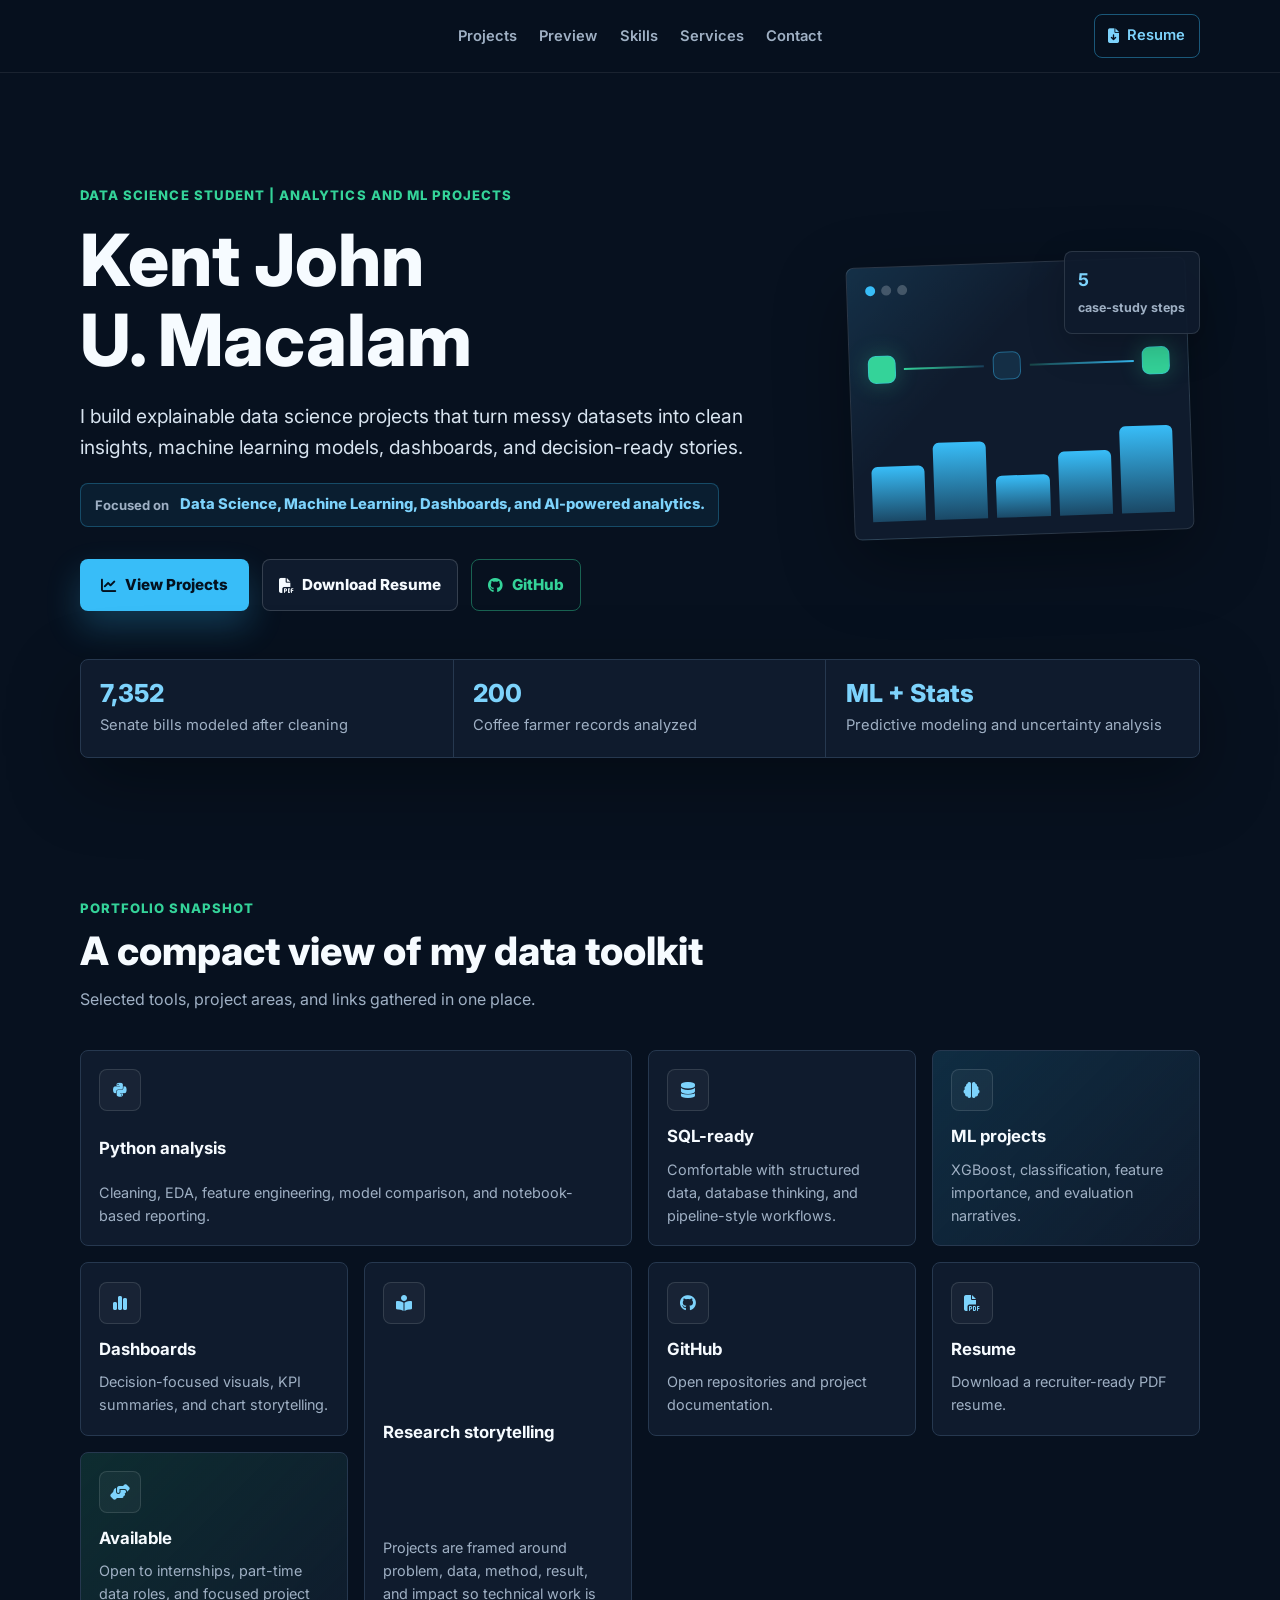
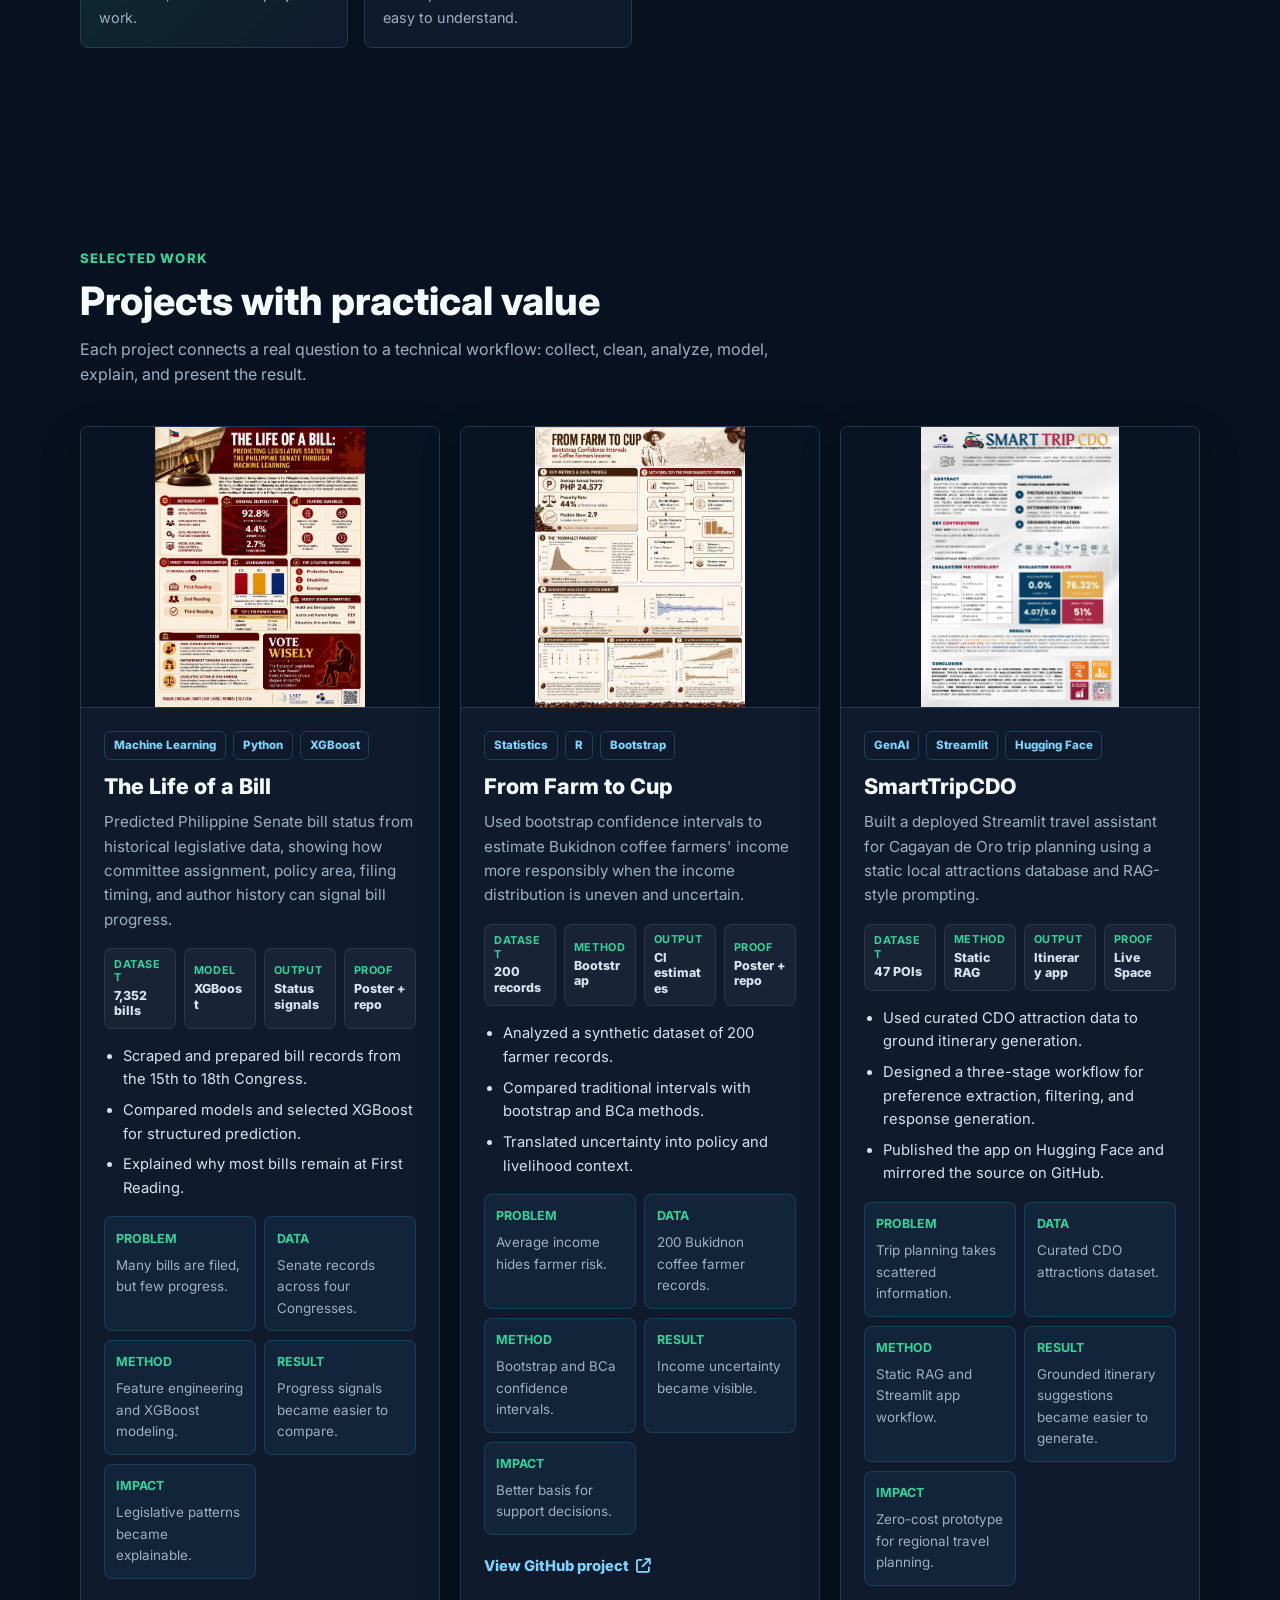
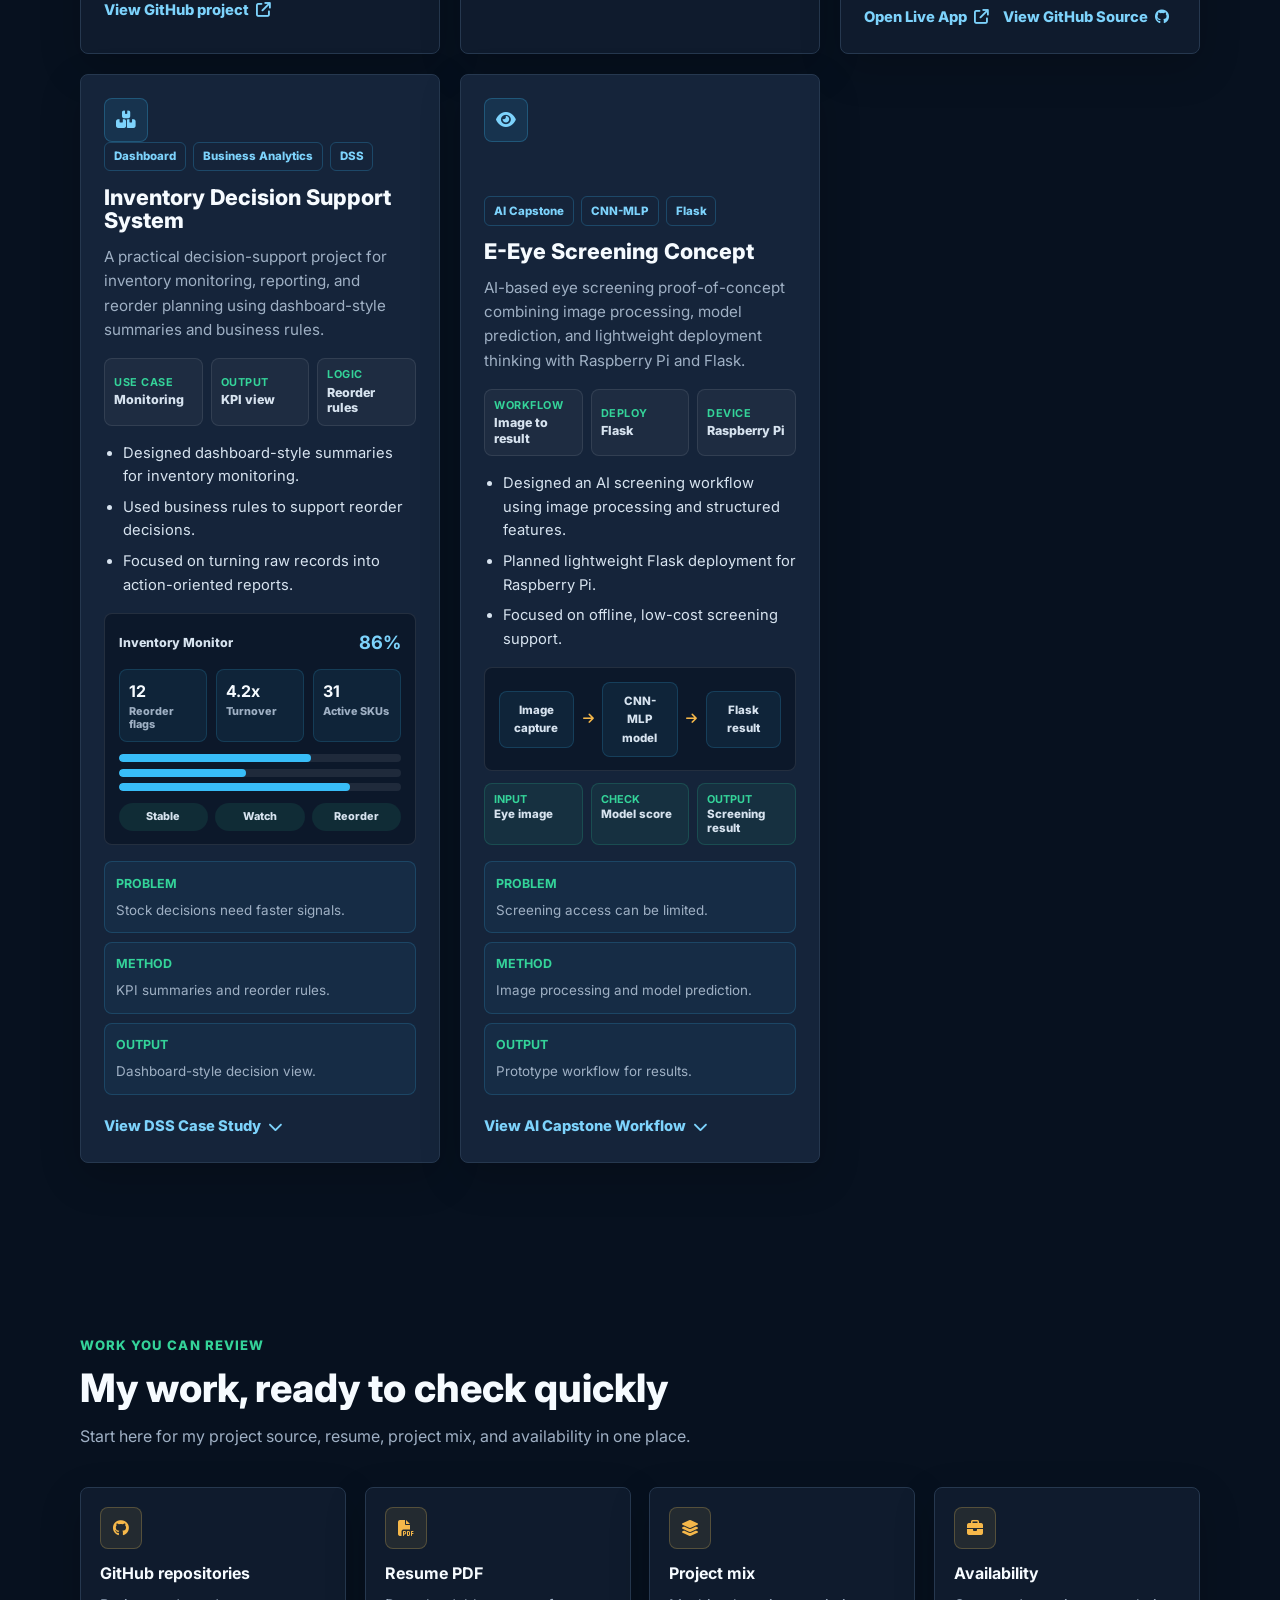
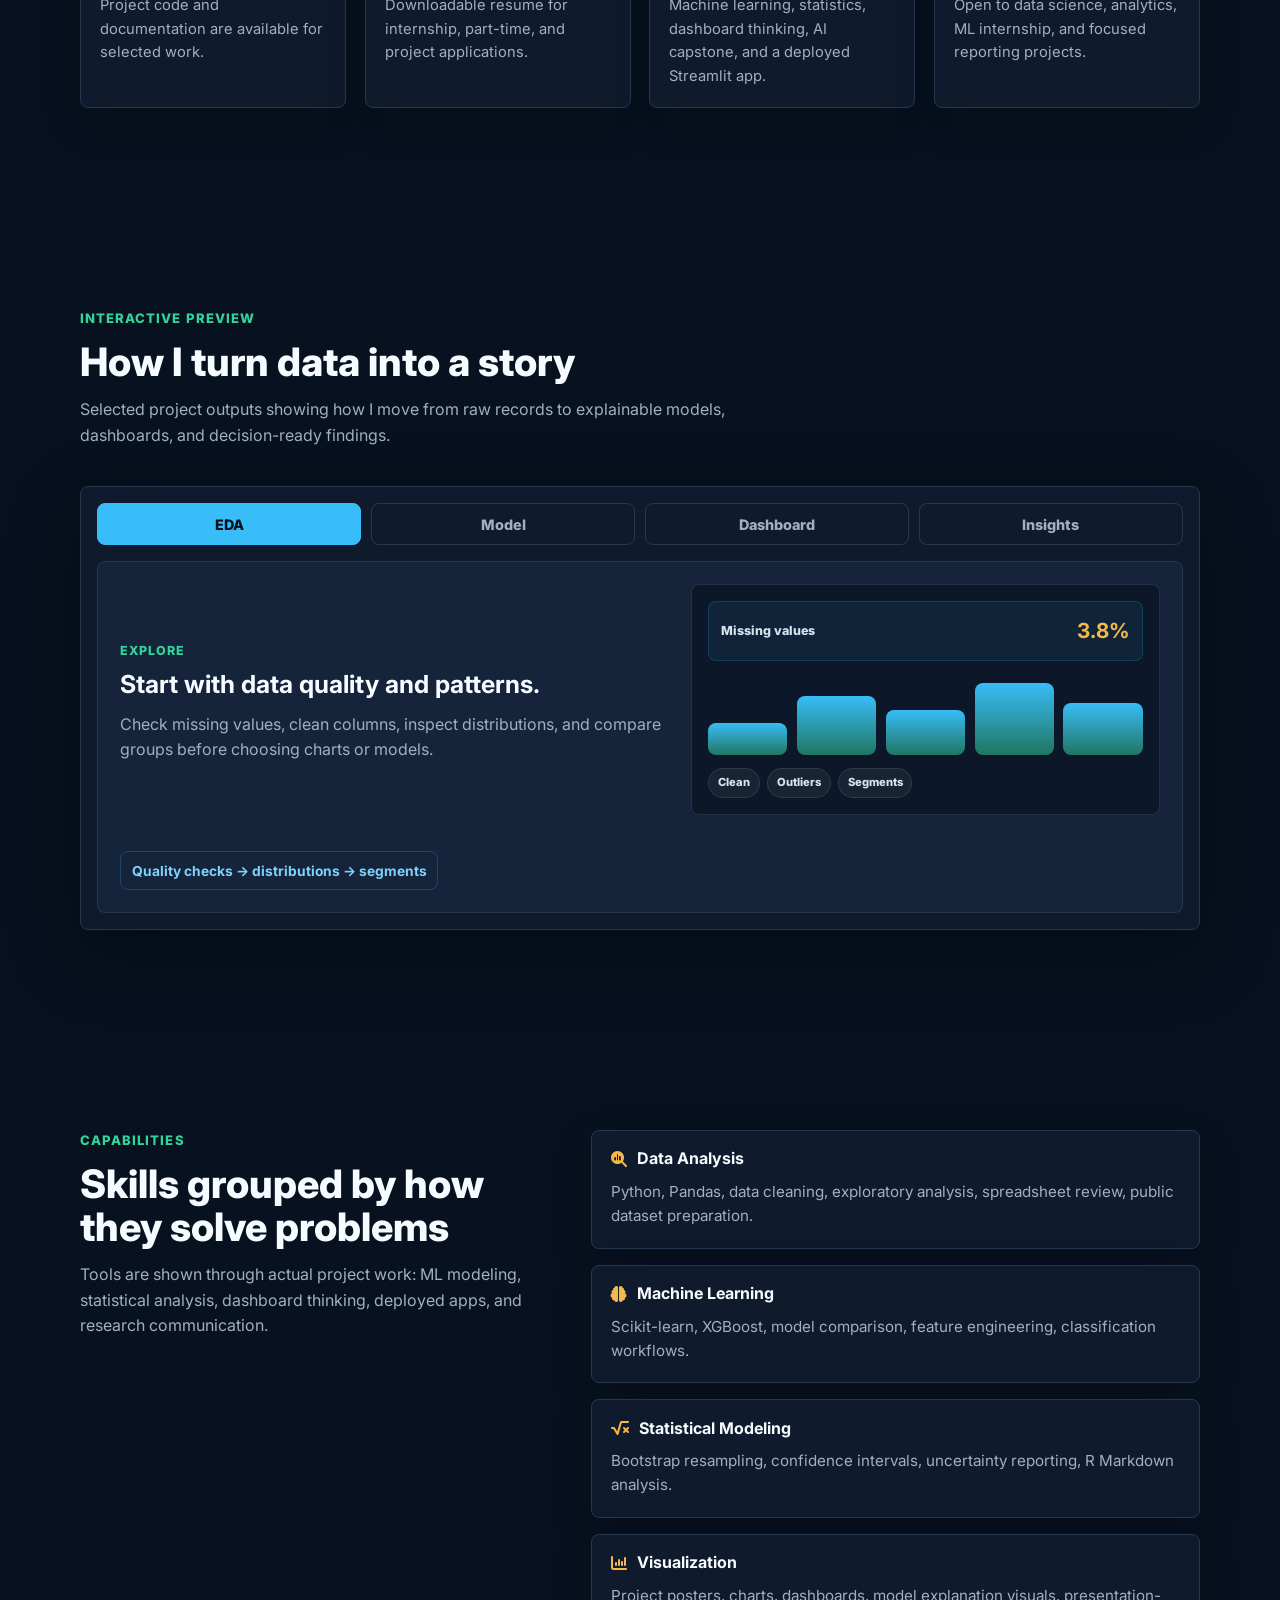
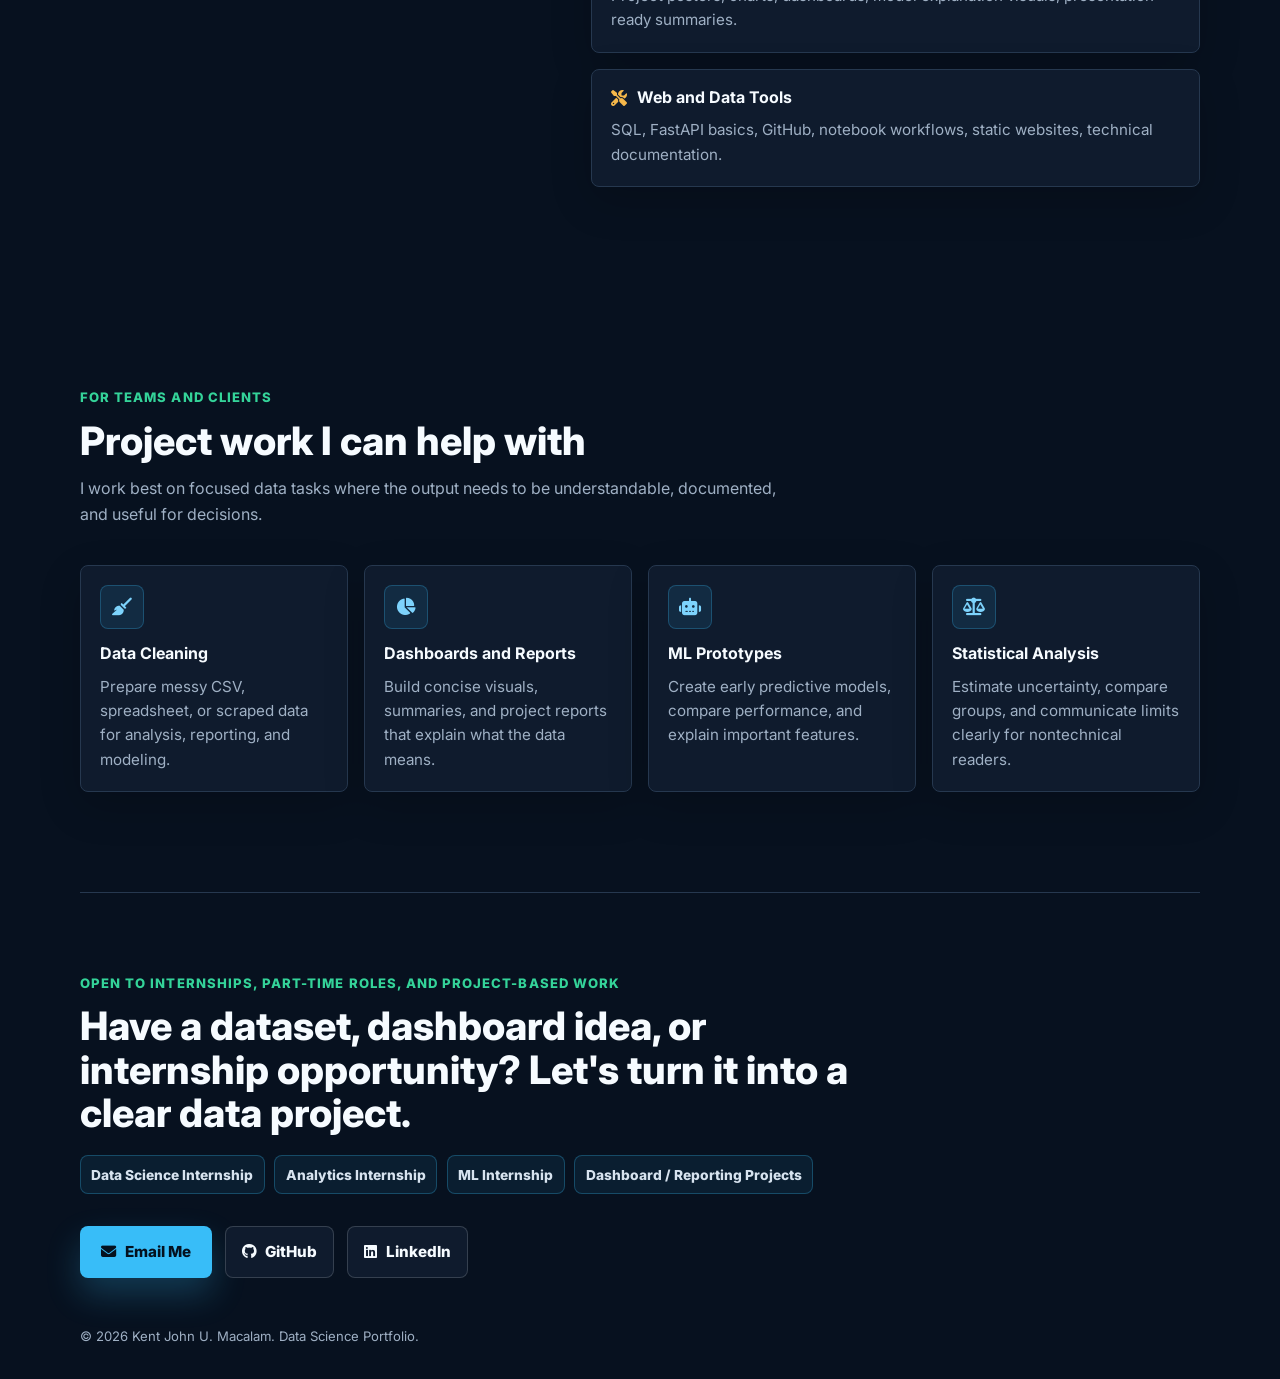
==== index.html @ 92735b00 "feat: add project case study pages" ====
<!DOCTYPE html>
<html lang="en">
<head>
    <meta charset="UTF-8">
    <meta name="viewport" content="width=device-width, initial-scale=1.0">
    <title>Kent John U. Macalam | Data Science Portfolio</title>

    <link rel="preconnect" href="https://fonts.googleapis.com">
    <link rel="preconnect" href="https://fonts.gstatic.com" crossorigin>
    <link href="https://fonts.googleapis.com/css2?family=Inter:wght@400;500;600;700;800&display=swap" rel="stylesheet">
    <link rel="stylesheet" href="https://cdnjs.cloudflare.com/ajax/libs/font-awesome/6.4.0/css/all.min.css">
    <link rel="stylesheet" href="style.css">
</head>
<body>
    <header class="site-header">
        <nav class="nav-shell" aria-label="Primary navigation">
            <ul class="nav-links">
                <li><a href="#projects">Projects</a></li>
                <li><a href="#preview">Preview</a></li>
                <li><a href="#skills">Skills</a></li>
                <li><a href="#services">Services</a></li>
                <li><a href="#contact">Contact</a></li>
            </ul>
            <a class="nav-action" href="assets/documents/Kent_John_Macalam_RESUME.pdf" download="Kent_John_Macalam_RESUME.pdf">
                <i class="fa-solid fa-file-arrow-down" aria-hidden="true"></i>
                Resume
            </a>
        </nav>
    </header>

    <main>
        <section id="hero" class="hero-section">
            <div class="hero-layout">
                <div class="hero-content">
                    <p class="eyebrow">Data Science Student | Analytics and ML Projects</p>
                    <h1>Kent John U. Macalam</h1>
                    <p class="hero-copy">
                        I build explainable data science projects that turn messy datasets into clean insights, machine learning models, dashboards, and decision-ready stories.
                    </p>
                    <div class="keyword-rail" aria-label="Portfolio focus areas">
                        <span class="keyword-label">Focused on</span>
                        <span class="keyword-text">Data Science, Machine Learning, Dashboards, and AI-powered analytics.</span>
                    </div>
                    <div class="hero-actions" aria-label="Primary actions">
                        <a class="button primary" href="#projects">
                            <i class="fa-solid fa-chart-line" aria-hidden="true"></i>
                            View Projects
                        </a>
                        <a class="button secondary" href="assets/documents/Kent_John_Macalam_RESUME.pdf" download="Kent_John_Macalam_RESUME.pdf">
                            <i class="fa-solid fa-file-pdf" aria-hidden="true"></i>
                            Download Resume
                        </a>
                        <a class="button ghost" href="https://github.com/Kent0625" target="_blank" rel="noopener">
                            <i class="fa-brands fa-github" aria-hidden="true"></i>
                            GitHub
                        </a>
                    </div>
                </div>

                <div class="hero-visual" aria-label="Data workflow visual">
                    <div class="signal-panel">
                        <div class="signal-header">
                            <span></span>
                            <span></span>
                            <span></span>
                        </div>
                        <div class="signal-grid">
                            <span class="signal-node active"></span>
                            <span class="signal-line"></span>
                            <span class="signal-node"></span>
                            <span class="signal-line long"></span>
                            <span class="signal-node active"></span>
                        </div>
                        <div class="mini-bars" aria-hidden="true">
                            <span style="--height: 58%"></span>
                            <span style="--height: 82%"></span>
                            <span style="--height: 44%"></span>
                            <span style="--height: 68%"></span>
                            <span style="--height: 92%"></span>
                        </div>
                    </div>
                    <div class="metric-chip primary-chip">
                        <strong>5</strong>
                        <span>case-study steps</span>
                    </div>
                </div>
            </div>

            <div class="proof-strip" aria-label="Portfolio highlights">
                <div>
                    <span>7,352</span>
                    <p>Senate bills modeled after cleaning</p>
                </div>
                <div>
                    <span>200</span>
                    <p>Coffee farmer records analyzed</p>
                </div>
                <div>
                    <span>ML + Stats</span>
                    <p>Predictive modeling and uncertainty analysis</p>
                </div>
            </div>
        </section>

        <section class="section-block bento-section" aria-labelledby="snapshot-title">
            <div class="section-heading">
                <p class="eyebrow">Portfolio snapshot</p>
                <h2 id="snapshot-title">A compact view of my data toolkit</h2>
                <p>
                    Selected tools, project areas, and links gathered in one place.
                </p>
            </div>

            <div class="bento-grid">
                <article class="bento-card large">
                    <i class="fa-brands fa-python" aria-hidden="true"></i>
                    <h3>Python analysis</h3>
                    <p>Cleaning, EDA, feature engineering, model comparison, and notebook-based reporting.</p>
                </article>
                <article class="bento-card">
                    <i class="fa-solid fa-database" aria-hidden="true"></i>
                    <h3>SQL-ready</h3>
                    <p>Comfortable with structured data, database thinking, and pipeline-style workflows.</p>
                </article>
                <article class="bento-card accent">
                    <i class="fa-solid fa-brain" aria-hidden="true"></i>
                    <h3>ML projects</h3>
                    <p>XGBoost, classification, feature importance, and evaluation narratives.</p>
                </article>
                <article class="bento-card">
                    <i class="fa-solid fa-chart-simple" aria-hidden="true"></i>
                    <h3>Dashboards</h3>
                    <p>Decision-focused visuals, KPI summaries, and chart storytelling.</p>
                </article>
                <article class="bento-card tall">
                    <i class="fa-solid fa-book-open-reader" aria-hidden="true"></i>
                    <h3>Research storytelling</h3>
                    <p>Projects are framed around problem, data, method, result, and impact so technical work is easy to understand.</p>
                </article>
                <a class="bento-card link-card" href="https://github.com/Kent0625" target="_blank" rel="noopener">
                    <i class="fa-brands fa-github" aria-hidden="true"></i>
                    <h3>GitHub</h3>
                    <p>Open repositories and project documentation.</p>
                </a>
                <a class="bento-card link-card" href="assets/documents/Kent_John_Macalam_RESUME.pdf" download="Kent_John_Macalam_RESUME.pdf">
                    <i class="fa-solid fa-file-pdf" aria-hidden="true"></i>
                    <h3>Resume</h3>
                    <p>Download a recruiter-ready PDF resume.</p>
                </a>
                <article class="bento-card accent-alt">
                    <i class="fa-solid fa-handshake-angle" aria-hidden="true"></i>
                    <h3>Available</h3>
                    <p>Open to internships, part-time data roles, and focused project work.</p>
                </article>
            </div>
        </section>

        <section id="projects" class="section-block">
            <div class="section-heading">
                <p class="eyebrow">Selected work</p>
                <h2>Projects with practical value</h2>
                <p>
                    Each project connects a real question to a technical workflow: collect, clean, analyze, model, explain, and present the result.
                </p>
            </div>

            <div class="project-grid">
                <article class="project-card featured">
                    <a class="project-image" href="projects/life-of-a-bill.html" aria-label="Open The Life of a Bill case study">
                        <img src="assets/projects/legislative-ml-pubmat.png" alt="Publication material for The Life of a Bill machine learning project">
                    </a>
                    <div class="project-body">
                        <div class="project-meta">
                            <span>Machine Learning</span>
                            <span>Python</span>
                            <span>XGBoost</span>
                        </div>
                        <h3><a class="project-title-link" href="projects/life-of-a-bill.html">The Life of a Bill</a></h3>
                        <p>
                            Predicted Philippine Senate bill status from historical legislative data, showing how committee assignment, policy area, filing timing, and author history can signal bill progress.
                        </p>
                        <div class="project-facts" aria-label="The Life of a Bill proof points">
                            <span><strong>Dataset</strong>7,352 bills</span>
                            <span><strong>Model</strong>XGBoost</span>
                            <span><strong>Output</strong>Status signals</span>
                            <span><strong>Proof</strong>Poster + repo</span>
                        </div>
                        <ul class="result-list">
                            <li>Scraped and prepared bill records from the 15th to 18th Congress.</li>
                            <li>Compared models and selected XGBoost for structured prediction.</li>
                            <li>Explained why most bills remain at First Reading.</li>
                        </ul>
                        <div class="story-steps" aria-label="The Life of a Bill project story">
                            <span><strong>Problem</strong> Many bills are filed, but few progress.</span>
                            <span><strong>Data</strong> Senate records across four Congresses.</span>
                            <span><strong>Method</strong> Feature engineering and XGBoost modeling.</span>
                            <span><strong>Result</strong> Progress signals became easier to compare.</span>
                            <span><strong>Impact</strong> Legislative patterns became explainable.</span>
                        </div>
                        <a class="text-link" href="https://github.com/Kent0625/ML_FINAL_PROJECT" target="_blank" rel="noopener">
                            View GitHub project
                            <i class="fa-solid fa-arrow-up-right-from-square" aria-hidden="true"></i>
                        </a>
                    </div>
                </article>

                <article class="project-card featured">
                    <a class="project-image" href="projects/from-farm-to-cup.html" aria-label="Open From Farm to Cup case study">
                        <img src="assets/projects/coffee-income-poster.png" alt="Poster for From Farm to Cup bootstrap confidence interval project">
                    </a>
                    <div class="project-body">
                        <div class="project-meta">
                            <span>Statistics</span>
                            <span>R</span>
                            <span>Bootstrap</span>
                        </div>
                        <h3><a class="project-title-link" href="projects/from-farm-to-cup.html">From Farm to Cup</a></h3>
                        <p>
                            Used bootstrap confidence intervals to estimate Bukidnon coffee farmers' income more responsibly when the income distribution is uneven and uncertain.
                        </p>
                        <div class="project-facts" aria-label="From Farm to Cup proof points">
                            <span><strong>Dataset</strong>200 records</span>
                            <span><strong>Method</strong>Bootstrap</span>
                            <span><strong>Output</strong>CI estimates</span>
                            <span><strong>Proof</strong>Poster + repo</span>
                        </div>
                        <ul class="result-list">
                            <li>Analyzed a synthetic dataset of 200 farmer records.</li>
                            <li>Compared traditional intervals with bootstrap and BCa methods.</li>
                            <li>Translated uncertainty into policy and livelihood context.</li>
                        </ul>
                        <div class="story-steps" aria-label="From Farm to Cup project story">
                            <span><strong>Problem</strong> Average income hides farmer risk.</span>
                            <span><strong>Data</strong> 200 Bukidnon coffee farmer records.</span>
                            <span><strong>Method</strong> Bootstrap and BCa confidence intervals.</span>
                            <span><strong>Result</strong> Income uncertainty became visible.</span>
                            <span><strong>Impact</strong> Better basis for support decisions.</span>
                        </div>
                        <a class="text-link" href="https://github.com/Kent0625/bootstrap-coffee-farmers-income" target="_blank" rel="noopener">
                            View GitHub project
                            <i class="fa-solid fa-arrow-up-right-from-square" aria-hidden="true"></i>
                        </a>
                    </div>
                </article>

                <article class="project-card featured">
                    <a class="project-image" href="projects/smartrip-cdo.html" aria-label="Open SmartTripCDO case study">
                        <img src="GEN_AI/FINAL%20Research%20Poster%20.png" alt="Research poster for SmartTripCDO static RAG travel itinerary system">
                    </a>
                    <div class="project-body">
                        <div class="project-meta">
                            <span>GenAI</span>
                            <span>Streamlit</span>
                            <span>Hugging Face</span>
                        </div>
                        <h3><a class="project-title-link" href="projects/smartrip-cdo.html">SmartTripCDO</a></h3>
                        <p>
                            Built a deployed Streamlit travel assistant for Cagayan de Oro trip planning using a static local attractions database and RAG-style prompting.
                        </p>
                        <div class="project-facts" aria-label="SmartTripCDO proof points">
                            <span><strong>Dataset</strong>47 POIs</span>
                            <span><strong>Method</strong>Static RAG</span>
                            <span><strong>Output</strong>Itinerary app</span>
                            <span><strong>Proof</strong>Live Space</span>
                        </div>
                        <ul class="result-list">
                            <li>Used curated CDO attraction data to ground itinerary generation.</li>
                            <li>Designed a three-stage workflow for preference extraction, filtering, and response generation.</li>
                            <li>Published the app on Hugging Face and mirrored the source on GitHub.</li>
                        </ul>
                        <div class="story-steps" aria-label="SmartTripCDO project story">
                            <span><strong>Problem</strong> Trip planning takes scattered information.</span>
                            <span><strong>Data</strong> Curated CDO attractions dataset.</span>
                            <span><strong>Method</strong> Static RAG and Streamlit app workflow.</span>
                            <span><strong>Result</strong> Grounded itinerary suggestions became easier to generate.</span>
                            <span><strong>Impact</strong> Zero-cost prototype for regional travel planning.</span>
                        </div>
                        <div class="project-actions">
                            <a class="text-link" href="https://kent0625-smartrip-cdo.hf.space" target="_blank" rel="noopener">
                                Open Live App
                                <i class="fa-solid fa-arrow-up-right-from-square" aria-hidden="true"></i>
                            </a>
                            <a class="text-link" href="https://github.com/Kent0625/smartrip_cdo" target="_blank" rel="noopener">
                                View GitHub Source
                                <i class="fa-brands fa-github" aria-hidden="true"></i>
                            </a>
                        </div>
                    </div>
                </article>

                <article class="project-card compact">
                    <div class="project-icon">
                        <i class="fa-solid fa-boxes-stacked" aria-hidden="true"></i>
                    </div>
                    <div class="project-body">
                        <div class="project-meta">
                            <span>Dashboard</span>
                            <span>Business Analytics</span>
                            <span>DSS</span>
                        </div>
                        <h3>Inventory Decision Support System</h3>
                        <p>
                            A practical decision-support project for inventory monitoring, reporting, and reorder planning using dashboard-style summaries and business rules.
                        </p>
                        <div class="project-facts" aria-label="Inventory DSS proof points">
                            <span><strong>Use case</strong>Monitoring</span>
                            <span><strong>Output</strong>KPI view</span>
                            <span><strong>Logic</strong>Reorder rules</span>
                        </div>
                        <ul class="result-list">
                            <li>Designed dashboard-style summaries for inventory monitoring.</li>
                            <li>Used business rules to support reorder decisions.</li>
                            <li>Focused on turning raw records into action-oriented reports.</li>
                        </ul>
                        <div class="project-proof inventory-proof" aria-label="Inventory dashboard proof visual">
                            <div class="proof-toolbar">
                                <span>Inventory Monitor</span>
                                <strong>86%</strong>
                            </div>
                            <div class="proof-kpis">
                                <span><strong>12</strong><small>Reorder flags</small></span>
                                <span><strong>4.2x</strong><small>Turnover</small></span>
                                <span><strong>31</strong><small>Active SKUs</small></span>
                            </div>
                            <div class="proof-bars" aria-hidden="true">
                                <span style="--width: 68%"></span>
                                <span style="--width: 45%"></span>
                                <span style="--width: 82%"></span>
                            </div>
                            <div class="proof-status" aria-hidden="true">
                                <span>Stable</span>
                                <span>Watch</span>
                                <span>Reorder</span>
                            </div>
                        </div>
                        <div class="story-steps compact-story" aria-label="Inventory DSS project story">
                            <span><strong>Problem</strong> Stock decisions need faster signals.</span>
                            <span><strong>Method</strong> KPI summaries and reorder rules.</span>
                            <span><strong>Output</strong> Dashboard-style decision view.</span>
                        </div>
                        <details class="project-details">
                            <summary>
                                View DSS Case Study
                                <i class="fa-solid fa-chevron-down" aria-hidden="true"></i>
                            </summary>
                            <p>
                                Built as a business analytics concept for monitoring inventory status, surfacing reorder needs, and turning routine records into decision support.
                            </p>
                        </details>
                    </div>
                </article>

                <article class="project-card compact">
                    <div class="project-icon">
                        <i class="fa-solid fa-eye" aria-hidden="true"></i>
                    </div>
                    <div class="project-body">
                        <div class="project-meta">
                            <span>AI Capstone</span>
                            <span>CNN-MLP</span>
                            <span>Flask</span>
                        </div>
                        <h3>E-Eye Screening Concept</h3>
                        <p>
                            AI-based eye screening proof-of-concept combining image processing, model prediction, and lightweight deployment thinking with Raspberry Pi and Flask.
                        </p>
                        <div class="project-facts" aria-label="E-Eye proof points">
                            <span><strong>Workflow</strong>Image to result</span>
                            <span><strong>Deploy</strong>Flask</span>
                            <span><strong>Device</strong>Raspberry Pi</span>
                        </div>
                        <ul class="result-list">
                            <li>Designed an AI screening workflow using image processing and structured features.</li>
                            <li>Planned lightweight Flask deployment for Raspberry Pi.</li>
                            <li>Focused on offline, low-cost screening support.</li>
                        </ul>
                        <div class="project-proof architecture-proof" aria-label="E-Eye system architecture proof visual">
                            <span>Image capture</span>
                            <i class="fa-solid fa-arrow-right" aria-hidden="true"></i>
                            <span>CNN-MLP model</span>
                            <i class="fa-solid fa-arrow-right" aria-hidden="true"></i>
                            <span>Flask result</span>
                        </div>
                        <div class="prototype-proof" aria-label="E-Eye prototype proof visual">
                            <span><strong>Input</strong>Eye image</span>
                            <span><strong>Check</strong>Model score</span>
                            <span><strong>Output</strong>Screening result</span>
                        </div>
                        <div class="story-steps compact-story" aria-label="E-Eye project story">
                            <span><strong>Problem</strong> Screening access can be limited.</span>
                            <span><strong>Method</strong> Image processing and model prediction.</span>
                            <span><strong>Output</strong> Prototype workflow for results.</span>
                        </div>
                        <details class="project-details">
                            <summary>
                                View AI Capstone Workflow
                                <i class="fa-solid fa-chevron-down" aria-hidden="true"></i>
                            </summary>
                            <p>
                                The concept connects image capture, preprocessing, model inference, and a lightweight Flask interface for explaining screening output.
                            </p>
                        </details>
                    </div>
                </article>

            </div>
        </section>

        <section id="proof" class="section-block proof-work-section" aria-labelledby="proof-title">
            <div class="section-heading">
                <p class="eyebrow">Work you can review</p>
                <h2 id="proof-title">My work, ready to check quickly</h2>
                <p>
                    Start here for my project source, resume, project mix, and availability in one place.
                </p>
            </div>

            <div class="proof-work-grid">
                <a class="proof-work-card" href="https://github.com/Kent0625" target="_blank" rel="noopener">
                    <i class="fa-brands fa-github" aria-hidden="true"></i>
                    <h3>GitHub repositories</h3>
                    <p>Project code and documentation are available for selected work.</p>
                </a>
                <a class="proof-work-card" href="assets/documents/Kent_John_Macalam_RESUME.pdf" download="Kent_John_Macalam_RESUME.pdf">
                    <i class="fa-solid fa-file-pdf" aria-hidden="true"></i>
                    <h3>Resume PDF</h3>
                    <p>Downloadable resume for internship, part-time, and project applications.</p>
                </a>
                <article class="proof-work-card">
                    <i class="fa-solid fa-layer-group" aria-hidden="true"></i>
                    <h3>Project mix</h3>
                    <p>Machine learning, statistics, dashboard thinking, AI capstone, and a deployed Streamlit app.</p>
                </article>
                <article class="proof-work-card">
                    <i class="fa-solid fa-briefcase" aria-hidden="true"></i>
                    <h3>Availability</h3>
                    <p>Open to data science, analytics, ML internship, and focused reporting projects.</p>
                </article>
            </div>
        </section>

        <section id="preview" class="section-block preview-section">
            <div class="section-heading">
                <p class="eyebrow">Interactive preview</p>
                <h2>How I turn data into a story</h2>
                <p>
                    Selected project outputs showing how I move from raw records to explainable models, dashboards, and decision-ready findings.
                </p>
            </div>

            <div class="preview-shell">
                <input class="preview-radio" type="radio" name="preview-tab" id="preview-eda" checked>
                <input class="preview-radio" type="radio" name="preview-tab" id="preview-model">
                <input class="preview-radio" type="radio" name="preview-tab" id="preview-dashboard">
                <input class="preview-radio" type="radio" name="preview-tab" id="preview-insights">

                <div class="preview-tabs" role="tablist" aria-label="Data workflow preview tabs">
                    <label for="preview-eda" role="tab">EDA</label>
                    <label for="preview-model" role="tab">Model</label>
                    <label for="preview-dashboard" role="tab">Dashboard</label>
                    <label for="preview-insights" role="tab">Insights</label>
                </div>

                <div class="preview-panels">
                    <article class="preview-panel eda-panel">
                        <div>
                            <span class="preview-kicker">Explore</span>
                            <h3>Start with data quality and patterns.</h3>
                            <p>Check missing values, clean columns, inspect distributions, and compare groups before choosing charts or models.</p>
                        </div>
                        <div class="preview-chart eda-visual" aria-hidden="true">
                            <div class="missing-card">
                                <span>Missing values</span>
                                <strong>3.8%</strong>
                            </div>
                            <div class="mini-histogram">
                                <span style="--height: 40%"></span>
                                <span style="--height: 72%"></span>
                                <span style="--height: 56%"></span>
                                <span style="--height: 88%"></span>
                                <span style="--height: 64%"></span>
                            </div>
                            <div class="data-checks">
                                <span>Clean</span>
                                <span>Outliers</span>
                                <span>Segments</span>
                            </div>
                        </div>
                        <strong class="preview-metric">Quality checks -> distributions -> segments</strong>
                    </article>

                    <article class="preview-panel model-panel">
                        <div>
                            <span class="preview-kicker">Model</span>
                            <h3>Compare models before trusting predictions.</h3>
                            <p>Use validation results, model comparison, and feature importance so outputs are explainable and not treated like magic.</p>
                        </div>
                        <div class="preview-chart model-visual" aria-hidden="true">
                            <div class="score-row">
                                <span><small>Baseline</small><strong>0.71</strong></span>
                                <span class="winner"><small>XGBoost</small><strong>0.84</strong></span>
                                <span><small>Tree</small><strong>0.78</strong></span>
                            </div>
                            <div class="feature-bars">
                                <span style="--width: 86%"><em>committee</em></span>
                                <span style="--width: 68%"><em>timing</em></span>
                                <span style="--width: 54%"><em>author</em></span>
                            </div>
                        </div>
                        <strong class="preview-metric">Baseline -> comparison -> explanation</strong>
                    </article>

                    <article class="preview-panel dashboard-panel">
                        <div>
                            <span class="preview-kicker">Dashboard</span>
                            <h3>Turn analysis into a useful view.</h3>
                            <p>Summarize KPIs, trend changes, status groups, and next actions so the output can support decisions quickly.</p>
                        </div>
                        <div class="preview-chart dashboard-visual" aria-hidden="true">
                            <div class="dashboard-kpis">
                                <span><strong>86%</strong><small>Stock health</small></span>
                                <span><strong>12</strong><small>Flags</small></span>
                            </div>
                            <div class="dashboard-trend">
                                <span style="--height: 42%"></span>
                                <span style="--height: 58%"></span>
                                <span style="--height: 50%"></span>
                                <span style="--height: 76%"></span>
                                <span style="--height: 68%"></span>
                            </div>
                            <div class="status-row">
                                <span>Stable</span>
                                <span>Review</span>
                                <span>Restock</span>
                            </div>
                        </div>
                        <strong class="preview-metric">KPI cards -> trends -> status summary</strong>
                    </article>

                    <article class="preview-panel insights-panel">
                        <div>
                            <span class="preview-kicker">Insights</span>
                            <h3>End with what changed and what to do next.</h3>
                            <p>Every project should state the result, limitation, recommendation, and follow-up action for the audience.</p>
                        </div>
                        <div class="preview-chart insights-visual" aria-hidden="true">
                            <span><strong>Recommendation</strong> Prioritize high-risk items.</span>
                            <span><strong>Limitation</strong> Validate with newer records.</span>
                            <span><strong>Next step</strong> Turn summary into a dashboard.</span>
                        </div>
                        <strong class="preview-metric">Recommendation -> limitation -> next step</strong>
                    </article>
                </div>
            </div>
        </section>

        <section id="skills" class="section-block split-section">
            <div class="section-heading sticky-heading">
                <p class="eyebrow">Capabilities</p>
                <h2>Skills grouped by how they solve problems</h2>
                <p>
                    Tools are shown through actual project work: ML modeling, statistical analysis, dashboard thinking, deployed apps, and research communication.
                </p>
            </div>

            <div class="skills-grid">
                <article class="skill-group">
                    <h3><i class="fa-solid fa-magnifying-glass-chart" aria-hidden="true"></i> Data Analysis</h3>
                    <p>Python, Pandas, data cleaning, exploratory analysis, spreadsheet review, public dataset preparation.</p>
                </article>
                <article class="skill-group">
                    <h3><i class="fa-solid fa-brain" aria-hidden="true"></i> Machine Learning</h3>
                    <p>Scikit-learn, XGBoost, model comparison, feature engineering, classification workflows.</p>
                </article>
                <article class="skill-group">
                    <h3><i class="fa-solid fa-square-root-variable" aria-hidden="true"></i> Statistical Modeling</h3>
                    <p>Bootstrap resampling, confidence intervals, uncertainty reporting, R Markdown analysis.</p>
                </article>
                <article class="skill-group">
                    <h3><i class="fa-solid fa-chart-column" aria-hidden="true"></i> Visualization</h3>
                    <p>Project posters, charts, dashboards, model explanation visuals, presentation-ready summaries.</p>
                </article>
                <article class="skill-group">
                    <h3><i class="fa-solid fa-screwdriver-wrench" aria-hidden="true"></i> Web and Data Tools</h3>
                    <p>SQL, FastAPI basics, GitHub, notebook workflows, static websites, technical documentation.</p>
                </article>
            </div>
        </section>

        <section id="services" class="section-block">
            <div class="section-heading">
                <p class="eyebrow">For teams and clients</p>
                <h2>Project work I can help with</h2>
                <p>
                    I work best on focused data tasks where the output needs to be understandable, documented, and useful for decisions.
                </p>
            </div>

            <div class="service-grid">
                <article class="service-card">
                    <i class="fa-solid fa-broom" aria-hidden="true"></i>
                    <h3>Data Cleaning</h3>
                    <p>Prepare messy CSV, spreadsheet, or scraped data for analysis, reporting, and modeling.</p>
                </article>
                <article class="service-card">
                    <i class="fa-solid fa-chart-pie" aria-hidden="true"></i>
                    <h3>Dashboards and Reports</h3>
                    <p>Build concise visuals, summaries, and project reports that explain what the data means.</p>
                </article>
                <article class="service-card">
                    <i class="fa-solid fa-robot" aria-hidden="true"></i>
                    <h3>ML Prototypes</h3>
                    <p>Create early predictive models, compare performance, and explain important features.</p>
                </article>
                <article class="service-card">
                    <i class="fa-solid fa-scale-balanced" aria-hidden="true"></i>
                    <h3>Statistical Analysis</h3>
                    <p>Estimate uncertainty, compare groups, and communicate limits clearly for nontechnical readers.</p>
                </article>
            </div>
        </section>
    </main>

    <footer id="contact" class="site-footer">
        <div class="footer-content">
            <p class="eyebrow">Open to internships, part-time roles, and project-based work</p>
            <h2>Have a dataset, dashboard idea, or internship opportunity? Let's turn it into a clear data project.</h2>
            <div class="availability-list" aria-label="Availability">
                <span>Data Science Internship</span>
                <span>Analytics Internship</span>
                <span>ML Internship</span>
                <span>Dashboard / Reporting Projects</span>
            </div>
            <div class="footer-actions">
                <a class="button primary" href="mailto:macalam.kentjohn@gmail.com">
                    <i class="fa-solid fa-envelope" aria-hidden="true"></i>
                    Email Me
                </a>
                <a class="button secondary" href="https://github.com/Kent0625" target="_blank" rel="noopener">
                    <i class="fa-brands fa-github" aria-hidden="true"></i>
                    GitHub
                </a>
                <a class="button secondary" href="https://www.linkedin.com/in/kent-john-macalam-4229a52b3/" target="_blank" rel="noopener">
                    <i class="fa-brands fa-linkedin" aria-hidden="true"></i>
                    LinkedIn
                </a>
            </div>
        </div>
        <p class="copyright">&copy; 2026 Kent John U. Macalam. Data Science Portfolio.</p>
    </footer>
</body>
</html>
---- style.css ----
:root {
    --bg: #07111f;
    --surface: #0f1b2d;
    --surface-strong: #15243a;
    --line: #26384f;
    --text: #f6fbff;
    --muted: #9fb0c4;
    --muted-strong: #d7e3ef;
    --accent: #38bdf8;
    --accent-strong: #7dd3fc;
    --accent-alt: #34d399;
    --warning: #f6b84a;
    --accent-rgb: 56, 189, 248;
    --accent-alt-rgb: 52, 211, 153;
    --warning-rgb: 246, 184, 74;
    --shadow: 0 24px 70px rgba(0, 0, 0, 0.34);
    --radius: 8px;
    --transition: 180ms ease;
}

* {
    box-sizing: border-box;
    margin: 0;
    padding: 0;
}

html {
    scroll-behavior: smooth;
}

body {
    min-width: 320px;
    background: var(--bg);
    color: var(--text);
    font-family: "Inter", Arial, sans-serif;
    line-height: 1.6;
    overflow-x: hidden;
}

img {
    display: block;
    max-width: 100%;
}

a {
    color: inherit;
}

ul {
    padding-left: 1.15rem;
}

.site-header {
    position: sticky;
    top: 0;
    z-index: 20;
    border-bottom: 1px solid rgba(246, 251, 255, 0.08);
    background: rgba(7, 17, 31, 0.92);
    backdrop-filter: blur(16px);
}

.nav-shell {
    width: min(1120px, calc(100% - 32px));
    margin: 0 auto;
    min-height: 72px;
    display: grid;
    grid-template-columns: 1fr auto 1fr;
    align-items: center;
    gap: 1rem;
}

.nav-links {
    grid-column: 2;
    display: flex;
    align-items: center;
    justify-content: center;
    gap: 1.4rem;
    list-style: none;
    padding: 0;
}

.nav-links a,
.nav-action {
    color: var(--muted);
    font-size: 0.92rem;
    font-weight: 600;
    text-decoration: none;
    transition: color var(--transition), border-color var(--transition), background var(--transition);
}

.nav-links a:hover,
.nav-links a:focus-visible {
    color: var(--text);
}

.nav-action {
    grid-column: 3;
    justify-self: end;
    display: inline-flex;
    min-height: 40px;
    align-items: center;
    justify-content: center;
    gap: 0.5rem;
    border: 1px solid rgba(var(--accent-rgb), 0.42);
    border-radius: var(--radius);
    padding: 0.55rem 0.85rem;
    color: var(--accent-strong);
}

.nav-action:hover,
.nav-action:focus-visible {
    background: rgba(var(--accent-rgb), 0.1);
    border-color: rgba(var(--accent-rgb), 0.72);
}

.hero-section {
    width: min(1120px, calc(100% - 32px));
    min-height: 76svh;
    margin: 0 auto;
    padding: 7rem 0 2.5rem;
    display: flex;
    flex-direction: column;
    justify-content: center;
    gap: 3rem;
}

.hero-layout {
    display: grid;
    grid-template-columns: minmax(0, 1fr) minmax(280px, 360px);
    gap: 2rem;
    align-items: center;
}

.hero-content {
    max-width: 850px;
}

.eyebrow {
    color: var(--accent-alt);
    font-size: 0.82rem;
    font-weight: 800;
    letter-spacing: 0.08em;
    text-transform: uppercase;
}

h1,
h2,
h3 {
    line-height: 1.1;
}

h1 {
    max-width: 780px;
    margin-top: 0.9rem;
    font-size: 4.5rem;
    font-weight: 800;
    overflow-wrap: break-word;
    text-wrap: balance;
}

.hero-copy {
    max-width: 760px;
    margin-top: 1.4rem;
    color: var(--muted-strong);
    font-size: 1.2rem;
}

.keyword-rail {
    width: fit-content;
    max-width: 100%;
    min-height: 44px;
    margin-top: 1.3rem;
    display: flex;
    align-items: center;
    flex-wrap: wrap;
    gap: 0.7rem;
    border: 1px solid rgba(var(--accent-rgb), 0.28);
    border-radius: var(--radius);
    background: rgba(var(--accent-rgb), 0.08);
    padding: 0 0.85rem;
}

.keyword-label {
    color: var(--muted);
    font-size: 0.82rem;
    font-weight: 700;
    white-space: nowrap;
}

.keyword-text {
    color: var(--accent-strong);
    font-size: 0.92rem;
    font-weight: 800;
    line-height: 1.35;
}

.hero-visual {
    position: relative;
    min-height: 330px;
    display: grid;
    place-items: center;
}

.signal-panel {
    width: min(100%, 340px);
    border: 1px solid rgba(246, 251, 255, 0.12);
    border-radius: var(--radius);
    background:
        linear-gradient(135deg, rgba(var(--accent-rgb), 0.13), transparent 36%),
        var(--surface);
    box-shadow: var(--shadow);
    padding: 1.1rem;
    transform: rotate(-2deg);
}

.signal-header {
    display: flex;
    gap: 0.38rem;
}

.signal-header span {
    width: 10px;
    height: 10px;
    border-radius: 6px;
    background: rgba(246, 251, 255, 0.22);
}

.signal-header span:first-child {
    background: var(--accent);
}

.signal-grid {
    min-height: 116px;
    margin-top: 1rem;
    display: grid;
    grid-template-columns: 28px 1fr 28px 1.3fr 28px;
    align-items: center;
    gap: 0.55rem;
}

.signal-node {
    width: 28px;
    height: 28px;
    border: 1px solid rgba(var(--accent-rgb), 0.42);
    border-radius: var(--radius);
    background: rgba(var(--accent-rgb), 0.12);
}

.signal-node.active {
    background: var(--accent-alt);
    box-shadow: 0 0 22px rgba(var(--accent-alt-rgb), 0.3);
}

.signal-line {
    height: 2px;
    background: linear-gradient(90deg, var(--accent-alt), rgba(var(--accent-rgb), 0.22));
}

.signal-line.long {
    background: linear-gradient(90deg, rgba(var(--accent-alt-rgb), 0.22), var(--accent));
}

.mini-bars {
    height: 94px;
    display: grid;
    grid-template-columns: repeat(5, 1fr);
    align-items: end;
    gap: 0.55rem;
}

.mini-bars span,
.preview-chart.bars span {
    height: var(--height);
    min-height: 24px;
    border-radius: 6px 6px 0 0;
    background: linear-gradient(180deg, var(--accent), rgba(var(--accent-rgb), 0.28));
}

.metric-chip {
    position: absolute;
    max-width: 150px;
    border: 1px solid rgba(246, 251, 255, 0.12);
    border-radius: var(--radius);
    background: rgba(15, 27, 45, 0.94);
    box-shadow: 0 14px 36px rgba(0, 0, 0, 0.22);
    padding: 0.85rem;
}

.metric-chip strong {
    display: block;
    color: var(--accent-strong);
    font-size: 1.1rem;
}

.metric-chip span {
    color: var(--muted);
    font-size: 0.78rem;
    font-weight: 700;
}

.primary-chip {
    top: 18px;
    right: 0;
}

.hero-actions,
.footer-actions {
    display: flex;
    flex-wrap: wrap;
    gap: 0.8rem;
    margin-top: 2rem;
}

.button {
    display: inline-flex;
    min-height: 46px;
    align-items: center;
    justify-content: center;
    gap: 0.55rem;
    border: 1px solid transparent;
    border-radius: var(--radius);
    padding: 0.78rem 1rem;
    font-size: 0.95rem;
    font-weight: 800;
    line-height: 1.2;
    text-decoration: none;
    transition: transform var(--transition), border-color var(--transition), background var(--transition), color var(--transition), box-shadow var(--transition);
}

.button:hover,
.button:focus-visible {
    transform: translateY(-2px);
}

.button.primary {
    background: var(--accent);
    color: #04111f;
    min-height: 52px;
    padding-inline: 1.25rem;
    box-shadow: 0 16px 34px rgba(var(--accent-rgb), 0.24);
}

.button.primary:hover,
.button.primary:focus-visible {
    background: var(--accent-strong);
    box-shadow: 0 18px 42px rgba(var(--accent-rgb), 0.34);
}

.button.secondary {
    border-color: rgba(246, 251, 255, 0.16);
    background: var(--surface);
    color: var(--text);
}

.button.secondary:hover,
.button.secondary:focus-visible {
    border-color: rgba(var(--accent-rgb), 0.55);
}

.button.ghost {
    border-color: rgba(var(--accent-alt-rgb), 0.42);
    color: var(--accent-alt);
}

.button.ghost:hover,
.button.ghost:focus-visible {
    background: rgba(var(--accent-alt-rgb), 0.1);
}

.proof-strip {
    display: grid;
    grid-template-columns: repeat(3, 1fr);
    border: 1px solid var(--line);
    border-radius: var(--radius);
    background: var(--surface);
    box-shadow: var(--shadow);
}

.proof-strip div {
    padding: 1.2rem;
    border-right: 1px solid var(--line);
}

.proof-strip div:last-child {
    border-right: 0;
}

.proof-strip span {
    display: block;
    color: var(--accent-strong);
    font-size: 1.55rem;
    font-weight: 800;
    line-height: 1.1;
}

.proof-strip p {
    margin-top: 0.45rem;
    color: var(--muted);
    font-size: 0.92rem;
}

.bento-grid {
    display: grid;
    grid-template-columns: repeat(4, minmax(0, 1fr));
    grid-auto-rows: minmax(160px, auto);
    gap: 1rem;
}

.bento-card {
    min-height: 160px;
    display: flex;
    flex-direction: column;
    justify-content: space-between;
    border: 1px solid var(--line);
    border-radius: var(--radius);
    background: var(--surface);
    padding: 1.15rem;
    color: var(--text);
    text-decoration: none;
    transition: transform var(--transition), border-color var(--transition), background var(--transition);
}

.bento-card:hover,
.bento-card:focus-visible,
.project-card:hover,
.skill-group:hover,
.service-card:hover {
    transform: translateY(-4px);
    border-color: rgba(var(--accent-rgb), 0.48);
}

.bento-card.large {
    grid-column: span 2;
}

.bento-card.tall {
    grid-row: span 2;
}

.bento-card.accent {
    background: linear-gradient(135deg, rgba(var(--accent-rgb), 0.16), var(--surface));
}

.bento-card.accent-alt {
    background: linear-gradient(135deg, rgba(var(--accent-alt-rgb), 0.14), var(--surface));
}

.bento-card i {
    width: 42px;
    height: 42px;
    display: inline-flex;
    align-items: center;
    justify-content: center;
    border: 1px solid rgba(246, 251, 255, 0.12);
    border-radius: var(--radius);
    color: var(--accent-strong);
    background: rgba(246, 251, 255, 0.04);
}

.bento-card h3 {
    margin-top: 1rem;
    font-size: 1.05rem;
}

.bento-card p {
    margin-top: 0.75rem;
    color: var(--muted);
    font-size: 0.9rem;
}

.link-card:hover h3,
.link-card:focus-visible h3 {
    color: var(--accent-strong);
}

.section-block {
    width: min(1120px, calc(100% - 32px));
    margin: 0 auto;
    padding: 6.25rem 0;
    scroll-margin-top: 88px;
}

.section-heading {
    max-width: 720px;
    margin-bottom: 2.35rem;
}

.section-heading h2,
.site-footer h2 {
    margin-top: 0.65rem;
    font-size: 2.45rem;
    font-weight: 800;
}

.section-heading p:not(.eyebrow) {
    margin-top: 0.9rem;
    color: var(--muted);
    font-size: 1rem;
}

.project-grid {
    display: grid;
    grid-template-columns: repeat(3, minmax(0, 1fr));
    gap: 1.25rem;
}

.project-card,
.skill-group,
.service-card {
    border: 1px solid var(--line);
    border-radius: var(--radius);
    background: var(--surface);
    box-shadow: 0 14px 42px rgba(0, 0, 0, 0.18);
}

.project-card {
    overflow: hidden;
}

.project-card.featured {
    display: flex;
    flex-direction: column;
}

.project-card.compact {
    min-height: 280px;
    padding: 1.45rem;
    display: flex;
    flex-direction: column;
    justify-content: space-between;
    background: var(--surface-strong);
}

.project-image {
    min-height: 280px;
    display: grid;
    place-items: center;
    border-bottom: 1px solid var(--line);
    background: #081424;
    text-decoration: none;
}

.project-image img {
    width: 100%;
    height: 280px;
    object-fit: contain;
}

.project-body {
    padding: 1.45rem;
}

.project-card.compact .project-body {
    padding: 0;
}

.project-meta {
    display: flex;
    flex-wrap: wrap;
    gap: 0.45rem;
    margin-bottom: 0.9rem;
}

.project-meta span {
    border: 1px solid rgba(var(--accent-rgb), 0.24);
    border-radius: 6px;
    padding: 0.28rem 0.55rem;
    color: var(--accent-strong);
    font-size: 0.72rem;
    font-weight: 800;
}

.project-facts {
    margin-top: 1rem;
    display: grid;
    grid-template-columns: repeat(4, minmax(0, 1fr));
    gap: 0.5rem;
}

.project-card.compact .project-facts {
    grid-template-columns: repeat(3, minmax(0, 1fr));
}

.project-facts span {
    min-width: 0;
    min-height: 66px;
    display: flex;
    flex-direction: column;
    justify-content: center;
    border: 1px solid rgba(246, 251, 255, 0.09);
    border-radius: var(--radius);
    background: rgba(246, 251, 255, 0.04);
    padding: 0.55rem;
    color: var(--muted-strong);
    font-size: 0.78rem;
    font-weight: 800;
    line-height: 1.25;
    overflow-wrap: anywhere;
}

.project-facts strong {
    display: block;
    margin-bottom: 0.18rem;
    color: var(--accent-alt);
    font-size: 0.68rem;
    letter-spacing: 0.05em;
    text-transform: uppercase;
}

.project-card h3 {
    font-size: 1.35rem;
    font-weight: 800;
}

.project-card p,
.service-card p,
.skill-group p {
    margin-top: 0.75rem;
    color: var(--muted);
    font-size: 0.95rem;
}

.result-list {
    margin-top: 1rem;
    color: var(--muted-strong);
    font-size: 0.92rem;
}

.result-list li + li {
    margin-top: 0.45rem;
}

.story-steps {
    margin-top: 1rem;
    display: grid;
    grid-template-columns: repeat(auto-fit, minmax(118px, 1fr));
    gap: 0.55rem;
}

.story-steps span {
    min-height: 92px;
    display: flex;
    flex-direction: column;
    gap: 0.38rem;
    border: 1px solid rgba(var(--accent-rgb), 0.18);
    border-radius: var(--radius);
    background: rgba(var(--accent-rgb), 0.06);
    padding: 0.7rem;
    color: var(--muted);
    font-size: 0.84rem;
}

.compact-story {
    grid-template-columns: 1fr;
}

.compact-story span {
    min-height: auto;
}

.story-steps strong {
    color: var(--accent-alt);
    font-size: 0.78rem;
    text-transform: uppercase;
}

.text-link {
    width: fit-content;
    display: inline-flex;
    align-items: center;
    gap: 0.45rem;
    margin-top: 1.25rem;
    color: var(--accent-strong);
    font-size: 0.92rem;
    font-weight: 800;
    text-decoration: none;
}

.text-link:hover,
.text-link:focus-visible {
    text-decoration: underline;
}

.project-actions {
    display: flex;
    flex-wrap: wrap;
    gap: 0.85rem;
}

.project-details {
    margin-top: 1.15rem;
}

.project-details summary {
    width: fit-content;
    display: inline-flex;
    align-items: center;
    gap: 0.45rem;
    color: var(--accent-strong);
    cursor: pointer;
    font-size: 0.92rem;
    font-weight: 800;
    list-style: none;
}

.project-details summary::-webkit-details-marker {
    display: none;
}

.project-details summary:hover,
.project-details summary:focus-visible {
    text-decoration: underline;
}

.project-details[open] summary i {
    transform: rotate(180deg);
}

.project-details p {
    margin-top: 0.75rem;
    border: 1px solid rgba(246, 251, 255, 0.08);
    border-radius: var(--radius);
    background: rgba(246, 251, 255, 0.04);
    padding: 0.85rem;
}

.project-icon,
.service-card i {
    width: 44px;
    height: 44px;
    display: inline-flex;
    align-items: center;
    justify-content: center;
    border: 1px solid rgba(var(--accent-rgb), 0.26);
    border-radius: var(--radius);
    background: rgba(var(--accent-rgb), 0.1);
    color: var(--accent-strong);
    font-size: 1.1rem;
}

.project-proof {
    margin-top: 1rem;
    border: 1px solid rgba(246, 251, 255, 0.1);
    border-radius: var(--radius);
    background: rgba(7, 17, 31, 0.58);
    padding: 0.85rem;
}

.proof-toolbar {
    display: flex;
    align-items: center;
    justify-content: space-between;
    gap: 0.7rem;
    color: var(--muted-strong);
    font-size: 0.78rem;
    font-weight: 800;
}

.proof-toolbar strong {
    color: var(--accent-strong);
    font-size: 1.15rem;
}

.proof-kpis {
    display: grid;
    grid-template-columns: repeat(3, minmax(0, 1fr));
    gap: 0.55rem;
    margin-top: 0.75rem;
}

.proof-kpis span {
    min-width: 0;
    border: 1px solid rgba(var(--accent-rgb), 0.16);
    border-radius: var(--radius);
    background: rgba(var(--accent-rgb), 0.07);
    padding: 0.55rem;
}

.proof-kpis strong,
.dashboard-kpis strong,
.score-row strong {
    display: block;
    color: var(--text);
    font-size: 1rem;
}

.proof-kpis small,
.dashboard-kpis small,
.score-row small {
    display: block;
    color: var(--muted);
    font-size: 0.68rem;
    font-weight: 800;
    line-height: 1.25;
}

.proof-bars {
    display: grid;
    gap: 0.4rem;
    margin-top: 0.8rem;
}

.proof-bars span {
    height: 8px;
    border-radius: 999px;
    background: rgba(246, 251, 255, 0.08);
    overflow: hidden;
}

.proof-bars span::before {
    content: "";
    display: block;
    width: var(--width);
    height: 100%;
    border-radius: inherit;
    background: var(--accent);
}

.proof-status {
    margin-top: 0.75rem;
    display: grid;
    grid-template-columns: repeat(3, minmax(0, 1fr));
    gap: 0.45rem;
}

.proof-status span {
    border-radius: 999px;
    background: rgba(var(--accent-alt-rgb), 0.1);
    color: var(--muted-strong);
    padding: 0.32rem 0.45rem;
    text-align: center;
    font-size: 0.68rem;
    font-weight: 800;
    overflow-wrap: anywhere;
}

.architecture-proof {
    display: grid;
    grid-template-columns: 1fr auto 1fr auto 1fr;
    align-items: center;
    gap: 0.55rem;
}

.architecture-proof span {
    min-height: 56px;
    display: inline-flex;
    align-items: center;
    justify-content: center;
    border: 1px solid rgba(var(--accent-rgb), 0.18);
    border-radius: var(--radius);
    background: rgba(var(--accent-rgb), 0.07);
    color: var(--muted-strong);
    padding: 0.55rem;
    text-align: center;
    font-size: 0.72rem;
    font-weight: 800;
}

.architecture-proof i {
    color: var(--warning);
    font-size: 0.78rem;
}

.prototype-proof {
    margin-top: 0.75rem;
    display: grid;
    grid-template-columns: repeat(3, minmax(0, 1fr));
    gap: 0.5rem;
}

.prototype-proof span {
    min-height: 58px;
    border: 1px solid rgba(var(--accent-alt-rgb), 0.18);
    border-radius: var(--radius);
    background: rgba(var(--accent-alt-rgb), 0.07);
    padding: 0.55rem;
    color: var(--muted-strong);
    font-size: 0.72rem;
    font-weight: 800;
    line-height: 1.25;
    overflow-wrap: anywhere;
}

.prototype-proof strong {
    display: block;
    color: var(--accent-alt);
    font-size: 0.68rem;
    text-transform: uppercase;
}

.proof-work-section {
    padding-top: 4.5rem;
}

.proof-work-grid {
    display: grid;
    grid-template-columns: repeat(4, minmax(0, 1fr));
    gap: 1.15rem;
}

.proof-work-card {
    min-height: 205px;
    display: flex;
    flex-direction: column;
    border: 1px solid var(--line);
    border-radius: var(--radius);
    background: var(--surface);
    padding: 1.2rem;
    color: inherit;
    text-decoration: none;
    box-shadow: 0 14px 42px rgba(0, 0, 0, 0.18);
}

.proof-work-card i {
    width: 42px;
    height: 42px;
    display: inline-flex;
    align-items: center;
    justify-content: center;
    border: 1px solid rgba(241, 199, 91, 0.24);
    border-radius: var(--radius);
    background: rgba(241, 199, 91, 0.09);
    color: var(--warning);
}

.proof-work-card h3 {
    margin-top: 1rem;
    font-size: 1rem;
}

.proof-work-card p {
    margin-top: 0.7rem;
    color: var(--muted);
    font-size: 0.92rem;
}

.proof-work-card:hover,
.proof-work-card:focus-visible {
    border-color: rgba(var(--accent-rgb), 0.42);
}

.preview-shell {
    position: relative;
    border: 1px solid var(--line);
    border-radius: var(--radius);
    background: var(--surface);
    padding: 1rem;
    box-shadow: var(--shadow);
}

.preview-radio {
    position: absolute;
    opacity: 0;
    pointer-events: none;
}

.preview-tabs {
    display: grid;
    grid-template-columns: repeat(4, minmax(0, 1fr));
    gap: 0.6rem;
}

.preview-tabs label {
    min-height: 42px;
    display: inline-flex;
    align-items: center;
    justify-content: center;
    border: 1px solid rgba(246, 251, 255, 0.12);
    border-radius: var(--radius);
    color: var(--muted);
    cursor: pointer;
    font-size: 0.9rem;
    font-weight: 800;
    transition: background var(--transition), color var(--transition), border-color var(--transition);
}

.preview-tabs label:hover {
    color: var(--text);
    border-color: rgba(var(--accent-rgb), 0.42);
}

#preview-eda:checked ~ .preview-tabs label[for="preview-eda"],
#preview-model:checked ~ .preview-tabs label[for="preview-model"],
#preview-dashboard:checked ~ .preview-tabs label[for="preview-dashboard"],
#preview-insights:checked ~ .preview-tabs label[for="preview-insights"] {
    color: #04111f;
    border-color: var(--accent);
    background: var(--accent);
}

.preview-panels {
    margin-top: 1rem;
}

.preview-panel {
    min-height: 300px;
    display: none;
    grid-template-columns: minmax(0, 1fr) minmax(240px, 0.85fr);
    gap: 1.25rem;
    align-items: center;
    border: 1px solid rgba(246, 251, 255, 0.08);
    border-radius: var(--radius);
    background: var(--surface-strong);
    padding: 1.4rem;
}

#preview-eda:checked ~ .preview-panels .eda-panel,
#preview-model:checked ~ .preview-panels .model-panel,
#preview-dashboard:checked ~ .preview-panels .dashboard-panel,
#preview-insights:checked ~ .preview-panels .insights-panel {
    display: grid;
}

.preview-kicker {
    color: var(--accent-alt);
    font-size: 0.78rem;
    font-weight: 800;
    letter-spacing: 0.08em;
    text-transform: uppercase;
}

.preview-panel h3 {
    margin-top: 0.55rem;
    font-size: 1.55rem;
}

.preview-panel p {
    max-width: 560px;
    margin-top: 0.8rem;
    color: var(--muted);
}

.preview-metric {
    display: inline-flex;
    width: fit-content;
    margin-top: 1rem;
    border: 1px solid rgba(var(--accent-rgb), 0.24);
    border-radius: var(--radius);
    padding: 0.45rem 0.65rem;
    color: var(--accent-strong);
    font-size: 0.86rem;
}

.preview-chart {
    min-height: 190px;
    border: 1px solid rgba(246, 251, 255, 0.1);
    border-radius: var(--radius);
    background: rgba(7, 17, 31, 0.6);
    padding: 1rem;
}

.eda-visual,
.model-visual,
.dashboard-visual,
.insights-visual {
    display: grid;
    gap: 0.8rem;
}

.missing-card,
.score-row span,
.dashboard-kpis span {
    border: 1px solid rgba(var(--accent-rgb), 0.18);
    border-radius: var(--radius);
    background: rgba(var(--accent-rgb), 0.07);
    padding: 0.75rem;
}

.missing-card {
    display: flex;
    align-items: center;
    justify-content: space-between;
    color: var(--muted-strong);
    font-size: 0.78rem;
    font-weight: 800;
}

.missing-card strong {
    color: var(--warning);
    font-size: 1.3rem;
}

.mini-histogram,
.dashboard-trend {
    display: grid;
    grid-template-columns: repeat(5, minmax(0, 1fr));
    align-items: end;
    gap: 0.6rem;
    min-height: 82px;
}

.mini-histogram span,
.dashboard-trend span {
    height: var(--height);
    border-radius: var(--radius);
    background: linear-gradient(180deg, var(--accent), rgba(var(--accent-alt-rgb), 0.5));
}

.data-checks,
.status-row {
    display: flex;
    flex-wrap: wrap;
    gap: 0.45rem;
}

.data-checks span,
.status-row span {
    border: 1px solid rgba(246, 251, 255, 0.1);
    border-radius: 999px;
    background: rgba(246, 251, 255, 0.05);
    color: var(--muted-strong);
    padding: 0.32rem 0.55rem;
    font-size: 0.7rem;
    font-weight: 800;
}

.score-row,
.dashboard-kpis {
    display: grid;
    grid-template-columns: repeat(3, minmax(0, 1fr));
    gap: 0.6rem;
}

.score-row span.winner {
    border-color: rgba(var(--accent-alt-rgb), 0.36);
    background: rgba(var(--accent-alt-rgb), 0.11);
}

.feature-bars {
    display: grid;
    gap: 0.55rem;
}

.feature-bars span {
    position: relative;
    min-height: 30px;
    overflow: hidden;
    border: 1px solid rgba(246, 251, 255, 0.08);
    border-radius: var(--radius);
    background: rgba(246, 251, 255, 0.04);
}

.feature-bars span::before {
    content: "";
    position: absolute;
    inset: 0 auto 0 0;
    width: var(--width);
    background: rgba(var(--accent-rgb), 0.28);
}

.feature-bars em {
    position: relative;
    z-index: 1;
    display: inline-flex;
    padding: 0.38rem 0.55rem;
    color: var(--muted-strong);
    font-size: 0.72rem;
    font-style: normal;
    font-weight: 800;
}

.dashboard-kpis {
    grid-template-columns: repeat(2, minmax(0, 1fr));
}

.dashboard-trend {
    min-height: 96px;
    border: 1px solid rgba(246, 251, 255, 0.08);
    border-radius: var(--radius);
    background: rgba(246, 251, 255, 0.04);
    padding: 0.75rem;
}

.insights-visual {
    align-content: center;
}

.insights-visual span {
    border-left: 3px solid var(--accent);
    border-radius: var(--radius);
    background: rgba(246, 251, 255, 0.05);
    padding: 0.8rem;
    color: var(--muted-strong);
    font-size: 0.86rem;
}

.insights-visual strong {
    display: block;
    color: var(--accent-alt);
    font-size: 0.72rem;
    text-transform: uppercase;
}

.split-section {
    display: grid;
    grid-template-columns: minmax(0, 0.88fr) minmax(0, 1.12fr);
    gap: 2rem;
    align-items: start;
}

.sticky-heading {
    position: sticky;
    top: 104px;
}

.skills-grid,
.service-grid {
    display: grid;
    gap: 1rem;
}

.skills-grid {
    grid-template-columns: 1fr;
}

.skill-group {
    padding: 1.2rem;
}

.skill-group h3,
.service-card h3 {
    display: flex;
    align-items: center;
    gap: 0.65rem;
    color: var(--text);
    font-size: 1rem;
}

.skill-group h3 i {
    color: var(--warning);
}

.service-grid {
    grid-template-columns: repeat(4, minmax(0, 1fr));
}

.service-card {
    padding: 1.2rem;
}

.service-card h3 {
    margin-top: 1rem;
}

.site-footer {
    width: min(1120px, calc(100% - 32px));
    margin: 0 auto;
    padding: 5rem 0 2rem;
    border-top: 1px solid var(--line);
    scroll-margin-top: 88px;
}

.footer-content {
    max-width: 780px;
}

.availability-list {
    display: flex;
    flex-wrap: wrap;
    gap: 0.6rem;
    margin-top: 1.35rem;
}

.availability-list span {
    border: 1px solid rgba(var(--accent-rgb), 0.28);
    border-radius: var(--radius);
    background: rgba(var(--accent-rgb), 0.08);
    color: var(--muted-strong);
    padding: 0.45rem 0.65rem;
    font-size: 0.86rem;
    font-weight: 800;
}

.copyright {
    margin-top: 3rem;
    color: var(--muted);
    font-size: 0.82rem;
}

.case-study-page {
    background:
        radial-gradient(circle at 18% 8%, rgba(var(--accent-rgb), 0.16), transparent 32rem),
        radial-gradient(circle at 82% 16%, rgba(var(--accent-alt-rgb), 0.1), transparent 28rem),
        var(--bg);
}

.case-header {
    position: sticky;
    top: 0;
    z-index: 20;
    border-bottom: 1px solid rgba(246, 251, 255, 0.08);
    background: rgba(7, 17, 31, 0.92);
    backdrop-filter: blur(16px);
}

.case-nav {
    width: min(1120px, calc(100% - 32px));
    min-height: 72px;
    margin: 0 auto;
    display: flex;
    align-items: center;
    justify-content: space-between;
    gap: 1rem;
}

.case-back {
    display: inline-flex;
    min-height: 40px;
    align-items: center;
    gap: 0.55rem;
    color: var(--muted-strong);
    font-size: 0.92rem;
    font-weight: 800;
    text-decoration: none;
}

.case-back:hover,
.case-back:focus-visible {
    color: var(--accent-strong);
}

.case-main {
    width: min(1120px, calc(100% - 32px));
    margin: 0 auto;
    padding: 5.25rem 0 6rem;
}

.case-hero {
    min-height: 52svh;
    display: grid;
    grid-template-columns: minmax(0, 1fr) minmax(260px, 360px);
    gap: 2rem;
    align-items: end;
}

.case-hero-copy {
    max-width: 800px;
}

.case-hero h1 {
    font-size: clamp(2.6rem, 7vw, 5.2rem);
}

.case-hero p:not(.eyebrow) {
    max-width: 760px;
    margin-top: 1.25rem;
    color: var(--muted-strong);
    font-size: 1.12rem;
}

.case-actions {
    margin-top: 1.5rem;
    display: flex;
    flex-wrap: wrap;
    gap: 0.8rem;
}

.case-metrics {
    display: grid;
    gap: 0.7rem;
}

.case-metrics span,
.case-evidence div {
    border: 1px solid rgba(246, 251, 255, 0.1);
    border-radius: var(--radius);
    background: rgba(246, 251, 255, 0.04);
    padding: 0.9rem;
    color: var(--muted-strong);
    font-size: 0.88rem;
    font-weight: 800;
}

.case-metrics strong,
.case-evidence strong {
    display: block;
    color: var(--accent-strong);
    font-size: 1.25rem;
}

.case-proof-grid {
    margin-top: 4rem;
    display: grid;
    grid-template-columns: minmax(0, 1.05fr) minmax(280px, 0.95fr);
    gap: 1.25rem;
    align-items: stretch;
}

.case-visual {
    min-height: 420px;
    display: grid;
    place-items: center;
    overflow: hidden;
    border: 1px solid var(--line);
    border-radius: var(--radius);
    background: #081424;
    text-decoration: none;
}

.case-visual img {
    width: 100%;
    height: 100%;
    max-height: 640px;
    object-fit: contain;
}

.case-summary {
    border: 1px solid var(--line);
    border-radius: var(--radius);
    background: var(--surface);
    padding: 1.4rem;
}

.case-summary h2,
.case-panel h2 {
    margin-top: 0.65rem;
    font-size: 1.6rem;
}

.case-summary p:not(.eyebrow),
.case-panel p {
    margin-top: 0.9rem;
    color: var(--muted);
}

.case-section-grid {
    margin-top: 1.25rem;
    display: grid;
    grid-template-columns: repeat(2, minmax(0, 1fr));
    gap: 1.25rem;
}

.case-panel {
    border: 1px solid var(--line);
    border-radius: var(--radius);
    background: var(--surface);
    padding: 1.35rem;
}

.case-panel-wide {
    grid-column: 1 / -1;
}

.case-evidence {
    margin-top: 1.25rem;
    display: grid;
    grid-template-columns: repeat(3, minmax(0, 1fr));
    gap: 1.25rem;
}

.case-evidence span {
    display: block;
    margin-top: 0.35rem;
    color: var(--muted);
    font-size: 0.9rem;
}

.project-title-link {
    color: inherit;
    text-decoration: none;
}

.project-title-link:hover,
.project-title-link:focus-visible {
    color: var(--accent-strong);
}

@supports (animation-timeline: view()) {
    .bento-card,
    .project-card,
    .preview-shell,
    .skill-group,
    .service-card {
        animation: reveal-up both;
        animation-timeline: view();
        animation-range: entry 12% cover 32%;
    }
}

@keyframes reveal-up {
    from {
        opacity: 0.15;
        transform: translateY(22px);
    }
    to {
        opacity: 1;
        transform: translateY(0);
    }
}

@media (max-width: 900px) {
    .nav-shell {
        grid-template-columns: 1fr auto;
        min-height: auto;
        padding: 0.85rem 0;
    }

    .nav-links {
        grid-column: 1;
        width: 100%;
        justify-content: flex-start;
        gap: 1rem;
        overflow-x: auto;
        padding-bottom: 0.1rem;
    }

    .nav-action {
        grid-column: 2;
    }

    h1 {
        font-size: 3.35rem;
    }

    .hero-layout {
        grid-template-columns: 1fr;
    }

    .hero-visual {
        min-height: 250px;
    }

    .signal-panel {
        width: min(100%, 300px);
    }

    .hero-section {
        min-height: auto;
        padding-top: 5rem;
    }

    .project-grid,
    .split-section,
    .case-hero,
    .case-proof-grid,
    .case-section-grid,
    .case-evidence,
    .service-grid,
    .proof-work-grid {
        grid-template-columns: 1fr;
    }

    .bento-grid {
        grid-template-columns: repeat(2, minmax(0, 1fr));
    }

    .bento-card.large,
    .bento-card.tall {
        grid-column: span 2;
        grid-row: auto;
    }

    .preview-panel {
        grid-template-columns: 1fr;
    }

    .sticky-heading {
        position: static;
    }
}

@media (max-width: 650px) {
    .nav-shell,
    .hero-section,
    .section-block,
    .case-nav,
    .case-main,
    .site-footer {
        width: min(100% - 24px, 1120px);
    }

    .nav-action {
        padding-inline: 0.7rem;
    }

    .nav-links {
        display: none;
    }

    .hero-section {
        padding-top: 2.2rem;
        gap: 1.3rem;
    }

    .hero-visual {
        display: none;
    }

    h1 {
        max-width: 11ch;
        font-size: 2.1rem;
    }

    .hero-copy {
        font-size: 1rem;
    }

    .hero-actions {
        display: grid;
        grid-template-columns: repeat(2, minmax(0, 1fr));
        gap: 0.7rem;
    }

    .hero-actions .button:first-child {
        grid-column: 1 / -1;
    }

    .keyword-rail {
        width: 100%;
        height: auto;
        min-height: 42px;
        justify-content: space-between;
        gap: 0.45rem;
        padding-block: 0.55rem;
    }

    .keyword-text {
        font-size: 0.84rem;
    }

    .button {
        min-height: 48px;
        padding-inline: 0.7rem;
        font-size: 0.9rem;
    }

    .footer-actions .button {
        width: 100%;
    }

    .proof-strip {
        grid-template-columns: 1fr;
    }

    .proof-strip div {
        padding: 0.85rem;
        border-right: 0;
        border-bottom: 1px solid var(--line);
    }

    .proof-strip div:last-child {
        border-bottom: 0;
    }

    .proof-strip span {
        font-size: 1.1rem;
    }

    .proof-strip p {
        font-size: 0.82rem;
        line-height: 1.35;
    }

    .section-block {
        padding: 4rem 0;
    }

    .case-main {
        padding: 3.2rem 0 4rem;
    }

    .case-nav {
        min-height: auto;
        padding: 0.85rem 0;
    }

    .case-hero {
        min-height: auto;
        gap: 1.5rem;
    }

    .case-hero h1 {
        max-width: none;
    }

    .case-hero p:not(.eyebrow) {
        font-size: 1rem;
    }

    .case-actions .button,
    .case-nav .nav-action {
        width: 100%;
    }

    .case-proof-grid {
        margin-top: 2.5rem;
    }

    .case-visual {
        min-height: 300px;
    }

    .case-summary,
    .case-panel {
        padding: 1rem;
    }

    .bento-grid {
        grid-template-columns: 1fr;
    }

    .bento-card.large,
    .bento-card.tall {
        grid-column: auto;
    }

    .section-heading h2,
    .site-footer h2 {
        font-size: 2rem;
    }

    .project-image,
    .project-image img {
        height: 230px;
        min-height: 230px;
    }

    .project-card.compact {
        min-height: auto;
    }

    .story-steps {
        grid-template-columns: 1fr;
    }

    .story-steps span {
        gap: 0.25rem;
        min-height: auto;
    }

    .proof-kpis,
    .score-row {
        grid-template-columns: 1fr;
    }

    .architecture-proof {
        grid-template-columns: 1fr;
    }

    .architecture-proof i {
        transform: rotate(90deg);
        justify-self: center;
    }

    .proof-work-card {
        min-height: auto;
    }

    .preview-shell {
        padding: 0.8rem;
    }

    .preview-tabs {
        grid-template-columns: repeat(2, minmax(0, 1fr));
    }

    .preview-panel {
        min-height: auto;
        padding: 1rem;
    }

    .preview-chart {
        min-height: 150px;
    }

    .project-body,
    .project-card.compact,
    .skill-group,
    .service-card {
        padding: 1rem;
    }
}

@media (prefers-reduced-motion: reduce) {
    *,
    *::before,
    *::after {
        animation-duration: 0.01ms !important;
        animation-iteration-count: 1 !important;
        scroll-behavior: auto !important;
        transition-duration: 0.01ms !important;
    }

}
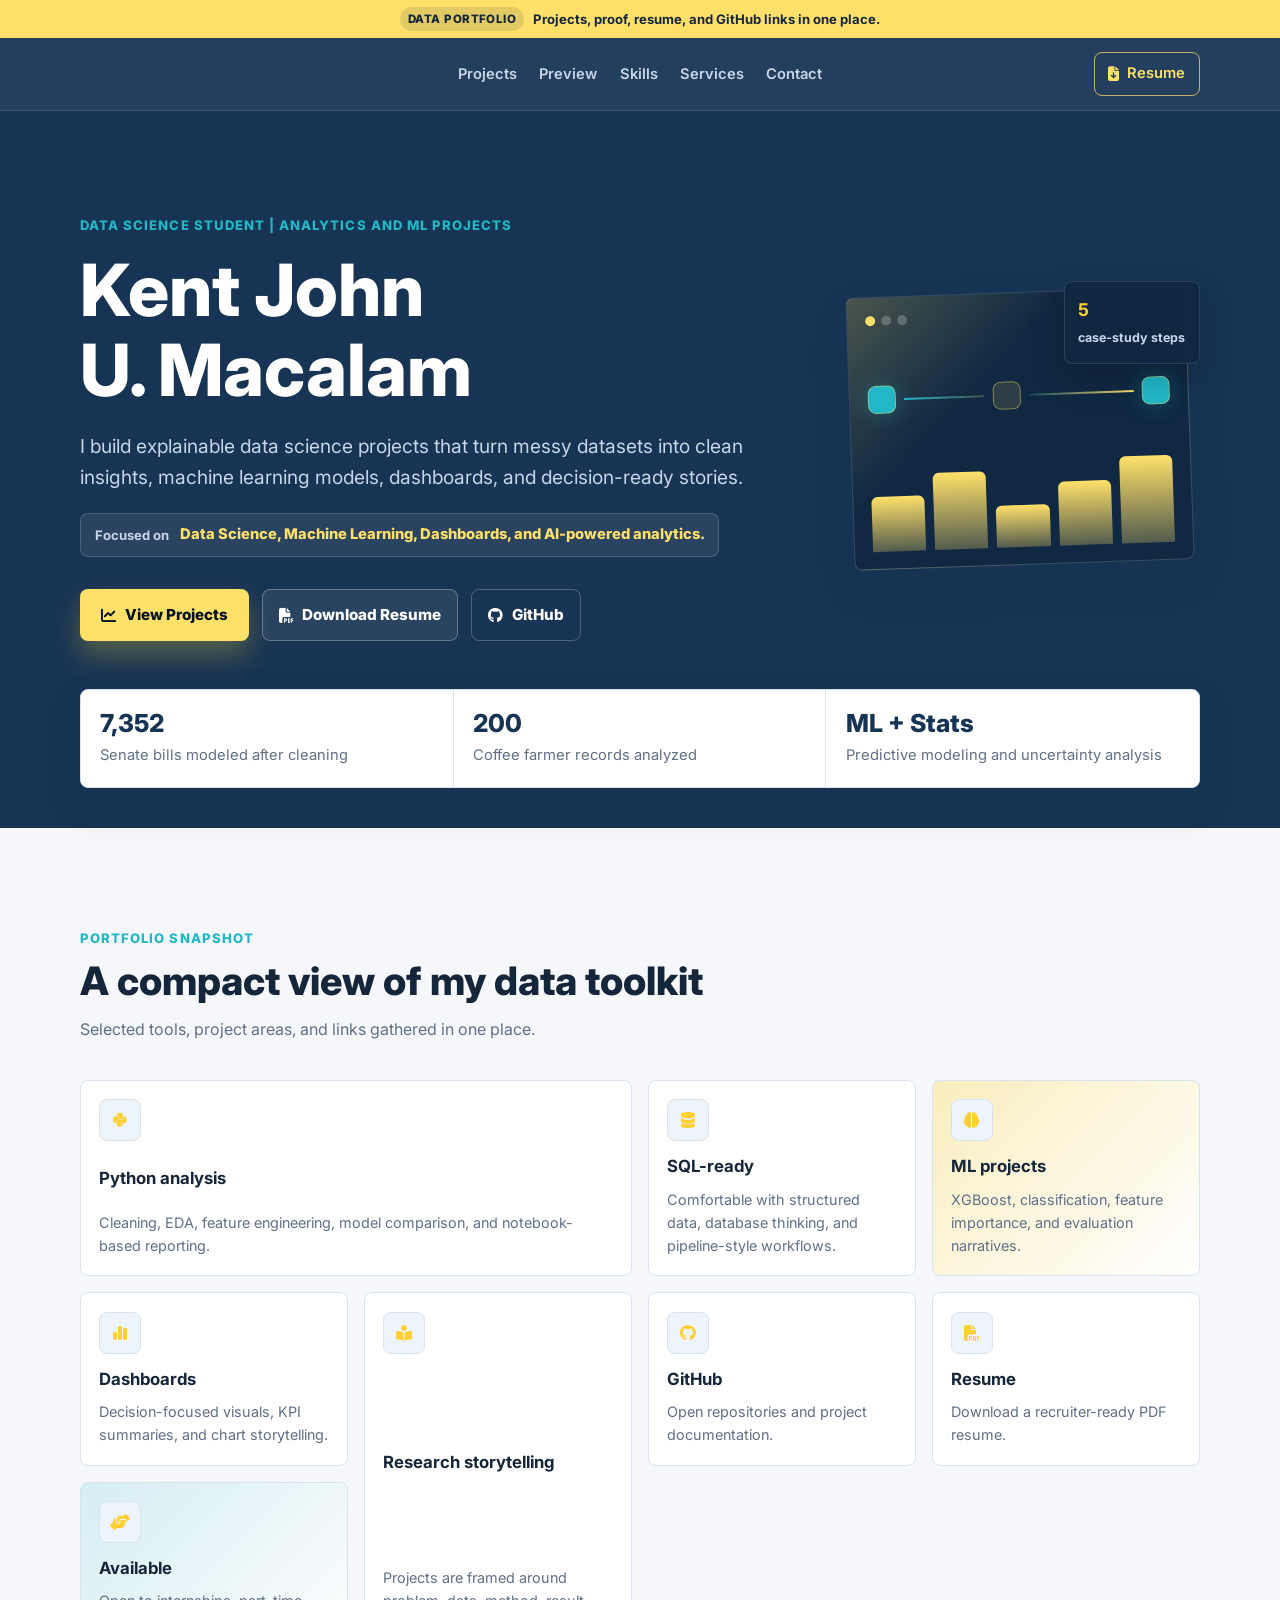
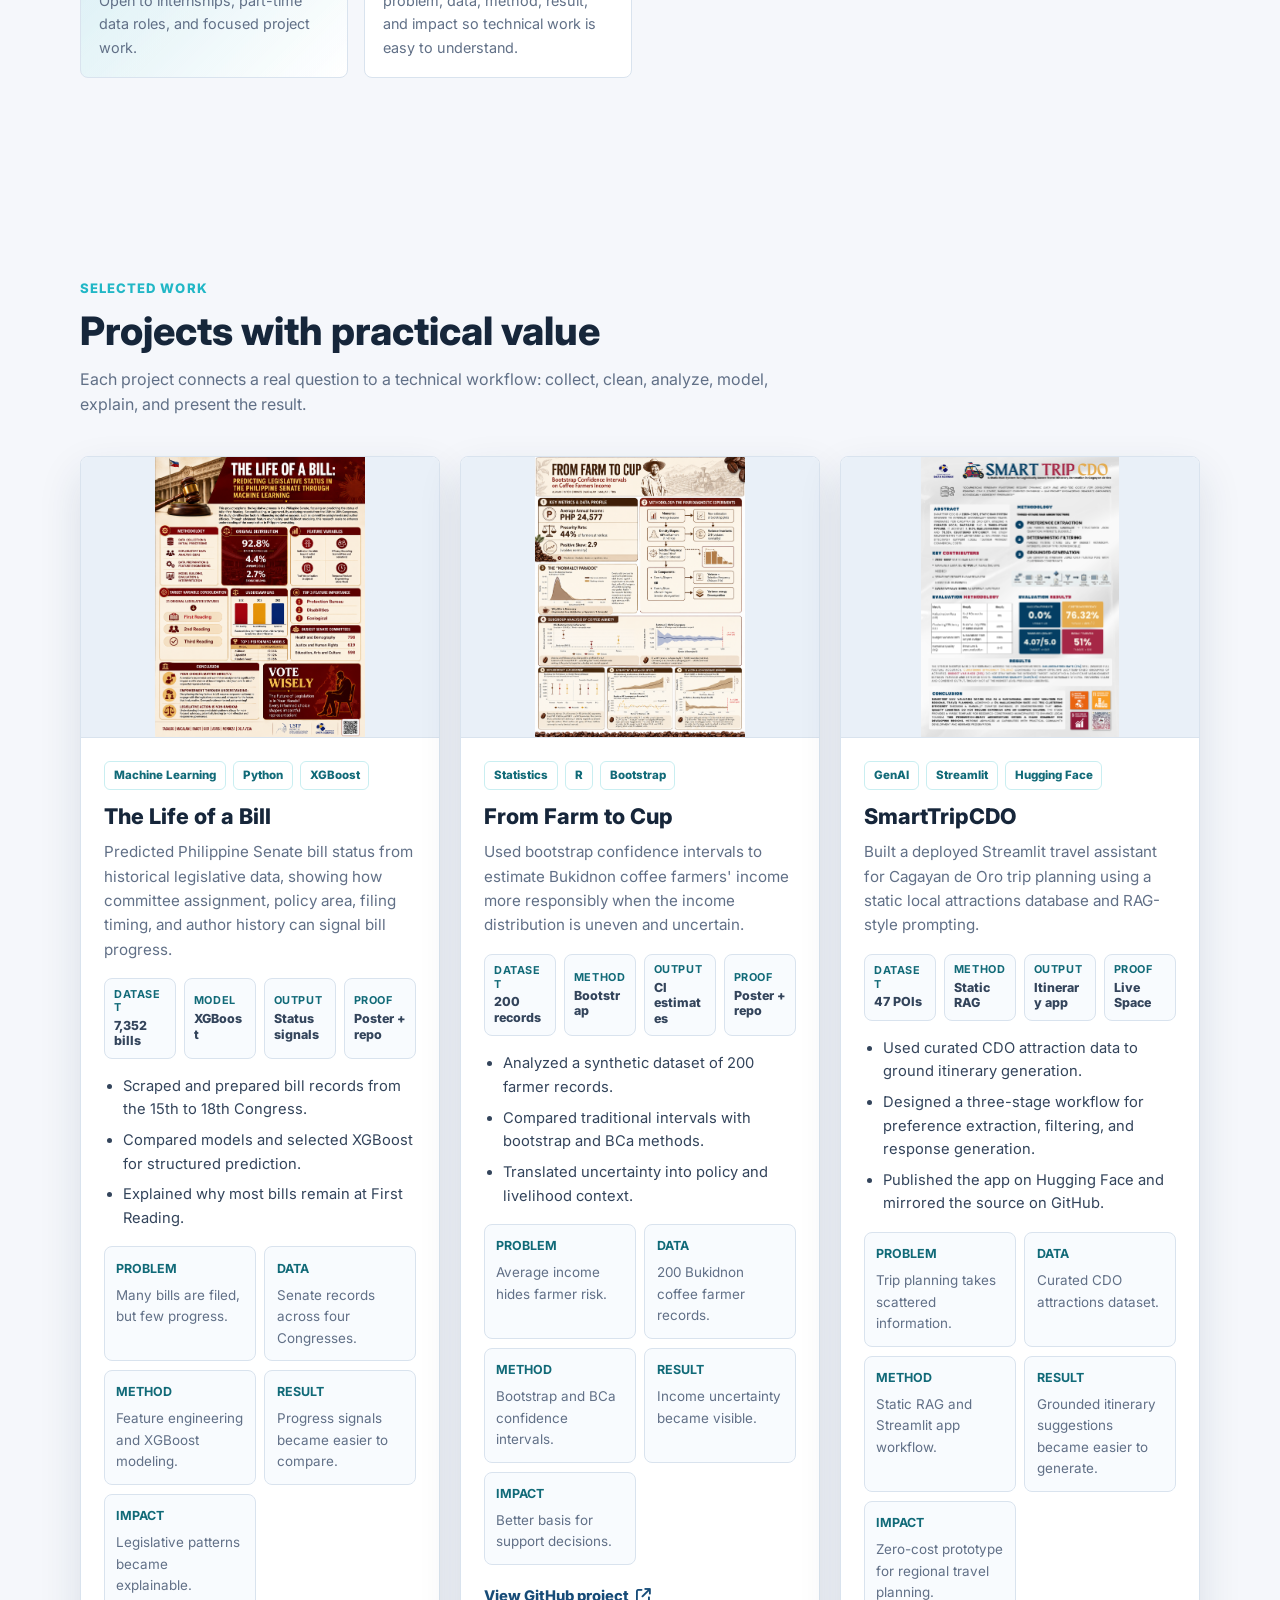
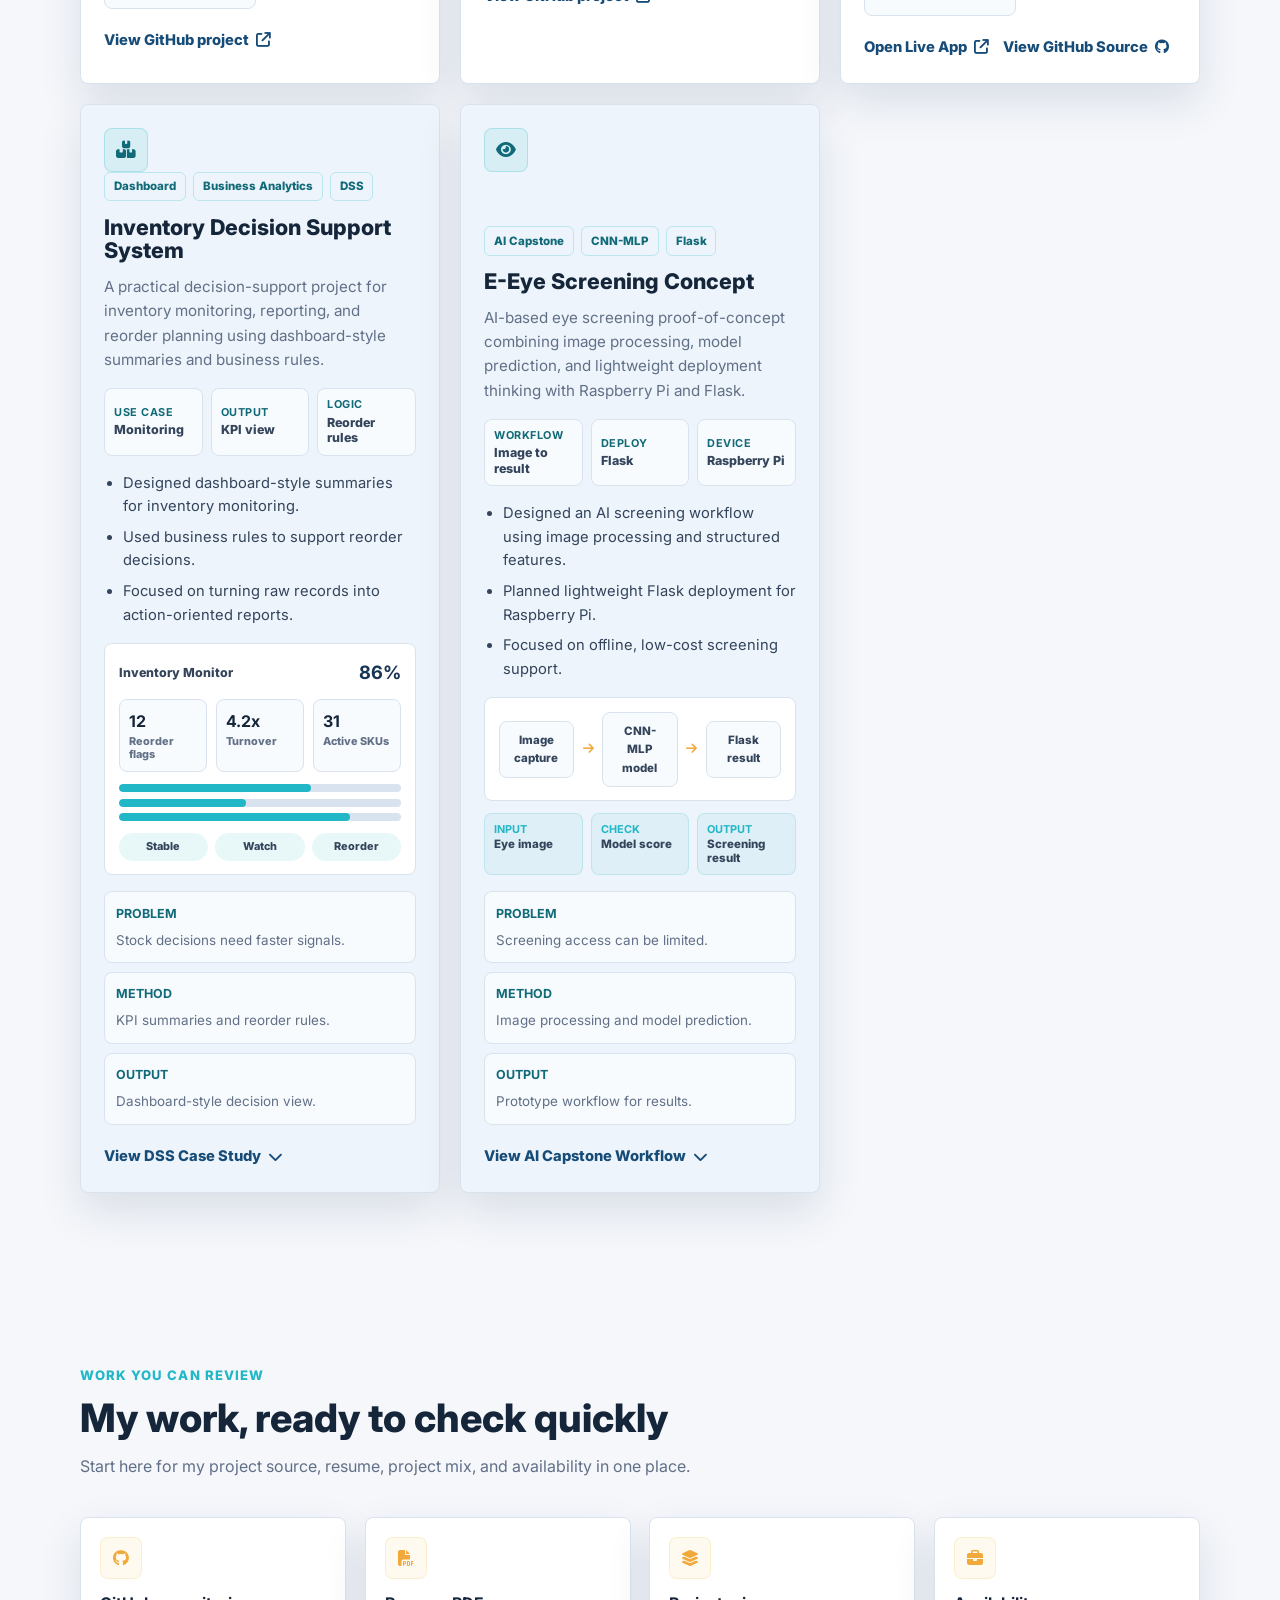
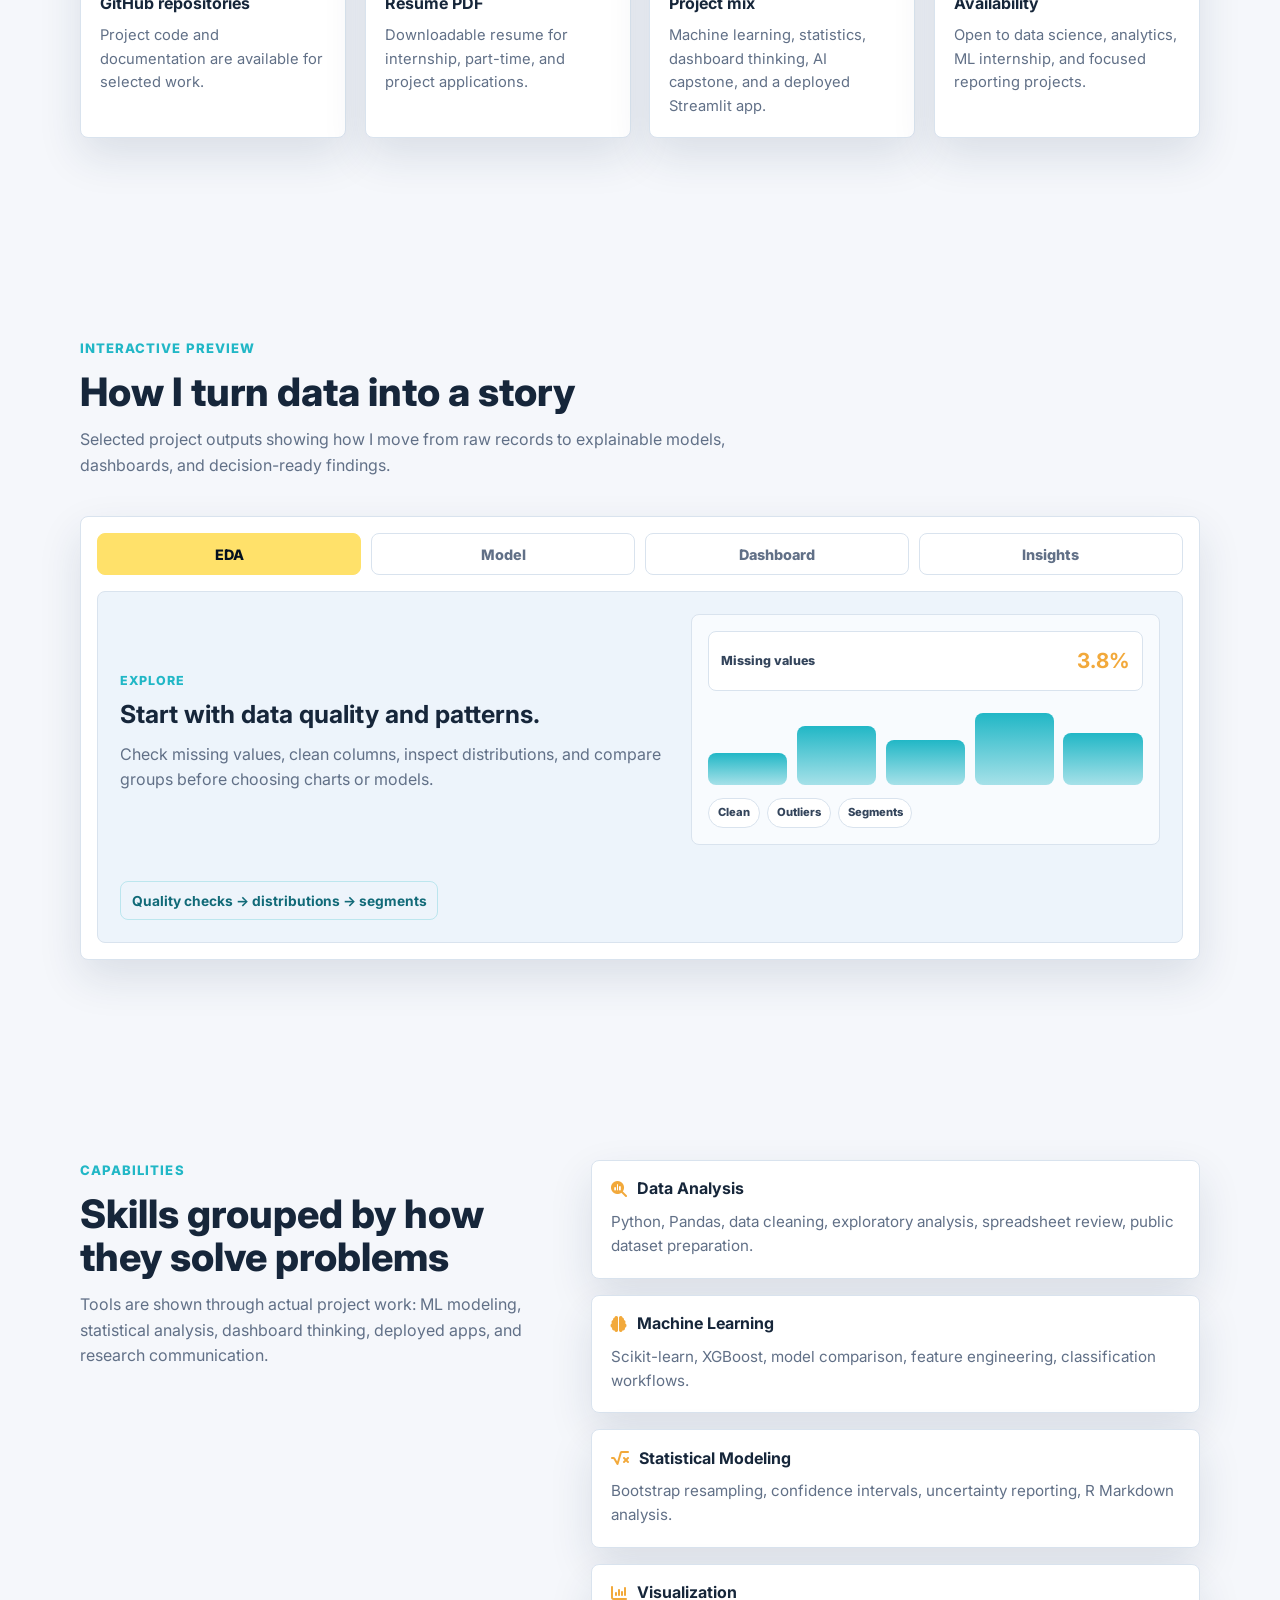
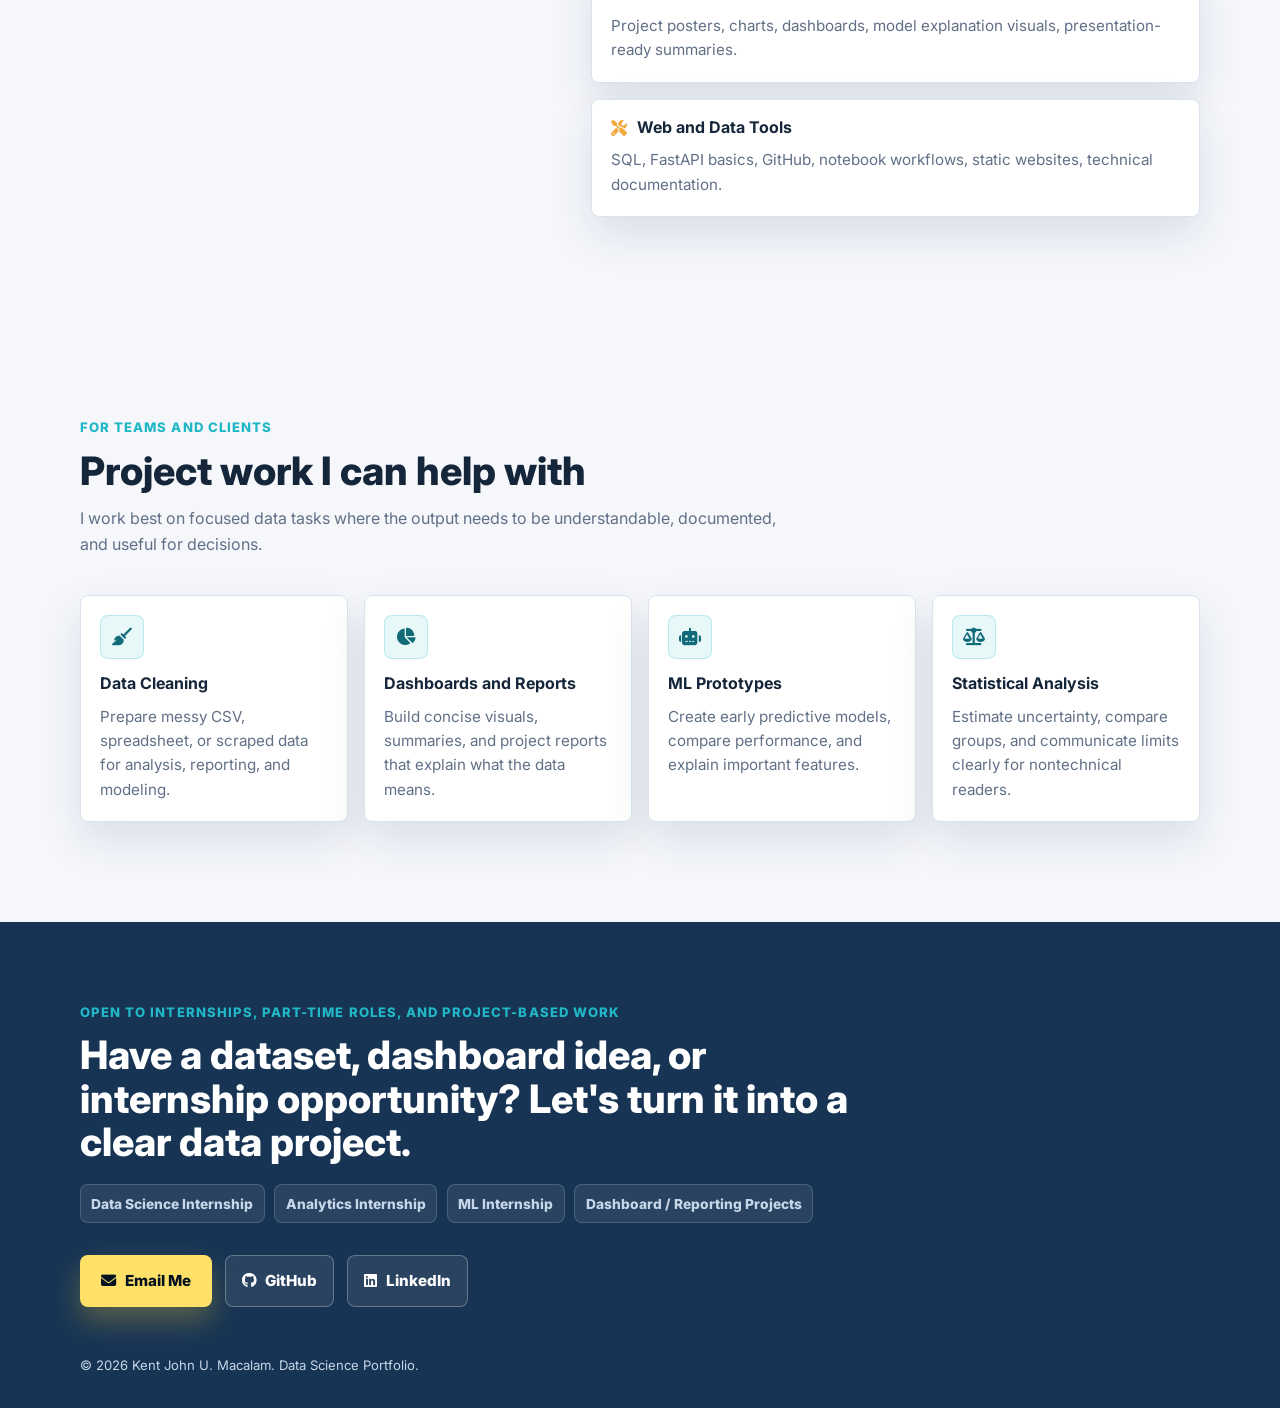
==== commit b92460cf: "style: apply dataworld inspired portfolio redesign" ====
--- a/index.html
+++ b/index.html
@@ -4,6 +4,7 @@
     <meta charset="UTF-8">
     <meta name="viewport" content="width=device-width, initial-scale=1.0">
     <title>Kent John U. Macalam | Data Science Portfolio</title>
+    <link rel="icon" href="data:,">
 
     <link rel="preconnect" href="https://fonts.googleapis.com">
     <link rel="preconnect" href="https://fonts.gstatic.com" crossorigin>
@@ -12,6 +13,10 @@
     <link rel="stylesheet" href="style.css">
 </head>
 <body>
+    <div class="top-status-bar">
+        <span>Data portfolio</span>
+        <strong>Projects, proof, resume, and GitHub links in one place.</strong>
+    </div>
     <header class="site-header">
         <nav class="nav-shell" aria-label="Primary navigation">
             <ul class="nav-links">
@@ -165,7 +170,7 @@
             </div>
 
             <div class="project-grid">
-                <article class="project-card featured">
+                <article class="project-card featured" data-detail-href="projects/life-of-a-bill.html" role="link" tabindex="0" aria-label="Open The Life of a Bill case study">
                     <a class="project-image" href="projects/life-of-a-bill.html" aria-label="Open The Life of a Bill case study">
                         <img src="assets/projects/legislative-ml-pubmat.png" alt="Publication material for The Life of a Bill machine learning project">
                     </a>
@@ -204,7 +209,7 @@
                     </div>
                 </article>
 
-                <article class="project-card featured">
+                <article class="project-card featured" data-detail-href="projects/from-farm-to-cup.html" role="link" tabindex="0" aria-label="Open From Farm to Cup case study">
                     <a class="project-image" href="projects/from-farm-to-cup.html" aria-label="Open From Farm to Cup case study">
                         <img src="assets/projects/coffee-income-poster.png" alt="Poster for From Farm to Cup bootstrap confidence interval project">
                     </a>
@@ -243,7 +248,7 @@
                     </div>
                 </article>
 
-                <article class="project-card featured">
+                <article class="project-card featured" data-detail-href="projects/smartrip-cdo.html" role="link" tabindex="0" aria-label="Open SmartTripCDO case study">
                     <a class="project-image" href="projects/smartrip-cdo.html" aria-label="Open SmartTripCDO case study">
                         <img src="GEN_AI/FINAL%20Research%20Poster%20.png" alt="Research poster for SmartTripCDO static RAG travel itinerary system">
                     </a>
@@ -648,5 +653,25 @@
         </div>
         <p class="copyright">&copy; 2026 Kent John U. Macalam. Data Science Portfolio.</p>
     </footer>
+    <script>
+        document.querySelectorAll('[data-detail-href]').forEach((card) => {
+            const destination = card.dataset.detailHref;
+
+            card.addEventListener('click', (event) => {
+                if (event.target.closest('a, button, summary')) {
+                    return;
+                }
+
+                window.location.href = destination;
+            });
+
+            card.addEventListener('keydown', (event) => {
+                if ((event.key === 'Enter' || event.key === ' ') && event.target === card) {
+                    event.preventDefault();
+                    window.location.href = destination;
+                }
+            });
+        });
+    </script>
 </body>
 </html>
--- a/style.css
+++ b/style.css
@@ -1,19 +1,23 @@
 :root {
-    --bg: #07111f;
-    --surface: #0f1b2d;
-    --surface-strong: #15243a;
-    --line: #26384f;
-    --text: #f6fbff;
-    --muted: #9fb0c4;
-    --muted-strong: #d7e3ef;
-    --accent: #38bdf8;
-    --accent-strong: #7dd3fc;
-    --accent-alt: #34d399;
-    --warning: #f6b84a;
-    --accent-rgb: 56, 189, 248;
-    --accent-alt-rgb: 52, 211, 153;
-    --warning-rgb: 246, 184, 74;
-    --shadow: 0 24px 70px rgba(0, 0, 0, 0.34);
+    --bg: #f5f7fb;
+    --hero-bg: #173454;
+    --hero-bg-strong: #102842;
+    --surface: #ffffff;
+    --surface-strong: #edf4fb;
+    --line: #d9e3ee;
+    --text: #16263a;
+    --muted: #617087;
+    --muted-strong: #33445b;
+    --hero-text: #ffffff;
+    --hero-muted: #c7d6e8;
+    --accent: #ffe16a;
+    --accent-strong: #ffcf33;
+    --accent-alt: #21b7c6;
+    --warning: #f2a93b;
+    --accent-rgb: 255, 225, 106;
+    --accent-alt-rgb: 33, 183, 198;
+    --warning-rgb: 242, 169, 59;
+    --shadow: 0 18px 44px rgba(23, 52, 84, 0.12);
     --radius: 8px;
     --transition: 180ms ease;
 }
@@ -37,6 +41,30 @@
     overflow-x: hidden;
 }
 
+.top-status-bar {
+    min-height: 38px;
+    display: flex;
+    align-items: center;
+    justify-content: center;
+    gap: 0.55rem;
+    background: var(--accent);
+    color: #16263a;
+    padding: 0.45rem 1rem;
+    text-align: center;
+    font-size: 0.82rem;
+    font-weight: 700;
+}
+
+.top-status-bar span {
+    border-radius: 999px;
+    background: rgba(22, 38, 58, 0.12);
+    padding: 0.16rem 0.48rem;
+    font-size: 0.72rem;
+    font-weight: 800;
+    letter-spacing: 0.04em;
+    text-transform: uppercase;
+}
+
 img {
     display: block;
     max-width: 100%;
@@ -54,8 +82,8 @@
     position: sticky;
     top: 0;
     z-index: 20;
-    border-bottom: 1px solid rgba(246, 251, 255, 0.08);
-    background: rgba(7, 17, 31, 0.92);
+    border-bottom: 1px solid rgba(255, 255, 255, 0.1);
+    background: rgba(23, 52, 84, 0.94);
     backdrop-filter: blur(16px);
 }
 
@@ -81,7 +109,7 @@
 
 .nav-links a,
 .nav-action {
-    color: var(--muted);
+    color: var(--hero-muted);
     font-size: 0.92rem;
     font-weight: 600;
     text-decoration: none;
@@ -90,7 +118,7 @@
 
 .nav-links a:hover,
 .nav-links a:focus-visible {
-    color: var(--text);
+    color: var(--hero-text);
 }
 
 .nav-action {
@@ -101,27 +129,29 @@
     align-items: center;
     justify-content: center;
     gap: 0.5rem;
-    border: 1px solid rgba(var(--accent-rgb), 0.42);
+    border: 1px solid rgba(var(--accent-rgb), 0.72);
     border-radius: var(--radius);
     padding: 0.55rem 0.85rem;
-    color: var(--accent-strong);
+    color: var(--accent);
 }
 
 .nav-action:hover,
 .nav-action:focus-visible {
-    background: rgba(var(--accent-rgb), 0.1);
-    border-color: rgba(var(--accent-rgb), 0.72);
+    background: rgba(var(--accent-rgb), 0.12);
+    border-color: var(--accent);
 }
 
 .hero-section {
-    width: min(1120px, calc(100% - 32px));
+    width: 100%;
     min-height: 76svh;
-    margin: 0 auto;
-    padding: 7rem 0 2.5rem;
+    margin: 0;
+    padding: 6.5rem max(16px, calc((100vw - 1120px) / 2)) 2.5rem;
     display: flex;
     flex-direction: column;
     justify-content: center;
     gap: 3rem;
+    background: var(--hero-bg);
+    color: var(--hero-text);
 }
 
 .hero-layout {
@@ -161,7 +191,7 @@
 .hero-copy {
     max-width: 760px;
     margin-top: 1.4rem;
-    color: var(--muted-strong);
+    color: var(--hero-muted);
     font-size: 1.2rem;
 }
 
@@ -174,21 +204,21 @@
     align-items: center;
     flex-wrap: wrap;
     gap: 0.7rem;
-    border: 1px solid rgba(var(--accent-rgb), 0.28);
-    border-radius: var(--radius);
-    background: rgba(var(--accent-rgb), 0.08);
+    border: 1px solid rgba(255, 255, 255, 0.16);
+    border-radius: var(--radius);
+    background: rgba(255, 255, 255, 0.08);
     padding: 0 0.85rem;
 }
 
 .keyword-label {
-    color: var(--muted);
+    color: var(--hero-muted);
     font-size: 0.82rem;
     font-weight: 700;
     white-space: nowrap;
 }
 
 .keyword-text {
-    color: var(--accent-strong);
+    color: var(--accent);
     font-size: 0.92rem;
     font-weight: 800;
     line-height: 1.35;
@@ -203,11 +233,11 @@
 
 .signal-panel {
     width: min(100%, 340px);
-    border: 1px solid rgba(246, 251, 255, 0.12);
+    border: 1px solid rgba(255, 255, 255, 0.16);
     border-radius: var(--radius);
     background:
-        linear-gradient(135deg, rgba(var(--accent-rgb), 0.13), transparent 36%),
-        var(--surface);
+        linear-gradient(135deg, rgba(var(--accent-rgb), 0.24), transparent 36%),
+        var(--hero-bg-strong);
     box-shadow: var(--shadow);
     padding: 1.1rem;
     transform: rotate(-2deg);
@@ -222,7 +252,7 @@
     width: 10px;
     height: 10px;
     border-radius: 6px;
-    background: rgba(246, 251, 255, 0.22);
+    background: rgba(255, 255, 255, 0.22);
 }
 
 .signal-header span:first-child {
@@ -279,10 +309,10 @@
 .metric-chip {
     position: absolute;
     max-width: 150px;
-    border: 1px solid rgba(246, 251, 255, 0.12);
-    border-radius: var(--radius);
-    background: rgba(15, 27, 45, 0.94);
-    box-shadow: 0 14px 36px rgba(0, 0, 0, 0.22);
+    border: 1px solid rgba(255, 255, 255, 0.12);
+    border-radius: var(--radius);
+    background: rgba(16, 40, 66, 0.94);
+    box-shadow: 0 14px 36px rgba(0, 0, 0, 0.18);
     padding: 0.85rem;
 }
 
@@ -293,7 +323,7 @@
 }
 
 .metric-chip span {
-    color: var(--muted);
+    color: var(--hero-muted);
     font-size: 0.78rem;
     font-weight: 700;
 }
@@ -337,34 +367,35 @@
     color: #04111f;
     min-height: 52px;
     padding-inline: 1.25rem;
-    box-shadow: 0 16px 34px rgba(var(--accent-rgb), 0.24);
+    box-shadow: 0 14px 28px rgba(255, 207, 51, 0.28);
 }
 
 .button.primary:hover,
 .button.primary:focus-visible {
     background: var(--accent-strong);
-    box-shadow: 0 18px 42px rgba(var(--accent-rgb), 0.34);
+    box-shadow: 0 18px 36px rgba(255, 207, 51, 0.34);
 }
 
 .button.secondary {
-    border-color: rgba(246, 251, 255, 0.16);
-    background: var(--surface);
-    color: var(--text);
+    border-color: rgba(255, 255, 255, 0.28);
+    background: rgba(255, 255, 255, 0.08);
+    color: var(--hero-text);
 }
 
 .button.secondary:hover,
 .button.secondary:focus-visible {
-    border-color: rgba(var(--accent-rgb), 0.55);
+    border-color: var(--accent);
+    background: rgba(255, 255, 255, 0.13);
 }
 
 .button.ghost {
-    border-color: rgba(var(--accent-alt-rgb), 0.42);
-    color: var(--accent-alt);
+    border-color: rgba(255, 255, 255, 0.24);
+    color: var(--hero-text);
 }
 
 .button.ghost:hover,
 .button.ghost:focus-visible {
-    background: rgba(var(--accent-alt-rgb), 0.1);
+    background: rgba(255, 255, 255, 0.1);
 }
 
 .proof-strip {
@@ -387,7 +418,7 @@
 
 .proof-strip span {
     display: block;
-    color: var(--accent-strong);
+    color: var(--hero-bg);
     font-size: 1.55rem;
     font-weight: 800;
     line-height: 1.1;
@@ -426,7 +457,7 @@
 .skill-group:hover,
 .service-card:hover {
     transform: translateY(-4px);
-    border-color: rgba(var(--accent-rgb), 0.48);
+    border-color: rgba(var(--accent-alt-rgb), 0.42);
 }
 
 .bento-card.large {
@@ -438,11 +469,11 @@
 }
 
 .bento-card.accent {
-    background: linear-gradient(135deg, rgba(var(--accent-rgb), 0.16), var(--surface));
+    background: linear-gradient(135deg, rgba(var(--accent-rgb), 0.42), var(--surface));
 }
 
 .bento-card.accent-alt {
-    background: linear-gradient(135deg, rgba(var(--accent-alt-rgb), 0.14), var(--surface));
+    background: linear-gradient(135deg, rgba(var(--accent-alt-rgb), 0.15), var(--surface));
 }
 
 .bento-card i {
@@ -451,10 +482,10 @@
     display: inline-flex;
     align-items: center;
     justify-content: center;
-    border: 1px solid rgba(246, 251, 255, 0.12);
+    border: 1px solid var(--line);
     border-radius: var(--radius);
     color: var(--accent-strong);
-    background: rgba(246, 251, 255, 0.04);
+    background: var(--surface-strong);
 }
 
 .bento-card h3 {
@@ -510,7 +541,7 @@
     border: 1px solid var(--line);
     border-radius: var(--radius);
     background: var(--surface);
-    box-shadow: 0 14px 42px rgba(0, 0, 0, 0.18);
+    box-shadow: var(--shadow);
 }
 
 .project-card {
@@ -520,6 +551,12 @@
 .project-card.featured {
     display: flex;
     flex-direction: column;
+    cursor: pointer;
+}
+
+.project-card.featured:focus-visible {
+    outline: 3px solid rgba(var(--accent-rgb), 0.58);
+    outline-offset: 4px;
 }
 
 .project-card.compact {
@@ -536,7 +573,7 @@
     display: grid;
     place-items: center;
     border-bottom: 1px solid var(--line);
-    background: #081424;
+    background: #e9f0f8;
     text-decoration: none;
 }
 
@@ -562,10 +599,10 @@
 }
 
 .project-meta span {
-    border: 1px solid rgba(var(--accent-rgb), 0.24);
+    border: 1px solid rgba(var(--accent-alt-rgb), 0.24);
     border-radius: 6px;
     padding: 0.28rem 0.55rem;
-    color: var(--accent-strong);
+    color: #116a78;
     font-size: 0.72rem;
     font-weight: 800;
 }
@@ -587,9 +624,9 @@
     display: flex;
     flex-direction: column;
     justify-content: center;
-    border: 1px solid rgba(246, 251, 255, 0.09);
-    border-radius: var(--radius);
-    background: rgba(246, 251, 255, 0.04);
+    border: 1px solid var(--line);
+    border-radius: var(--radius);
+    background: #f8fbfe;
     padding: 0.55rem;
     color: var(--muted-strong);
     font-size: 0.78rem;
@@ -601,7 +638,7 @@
 .project-facts strong {
     display: block;
     margin-bottom: 0.18rem;
-    color: var(--accent-alt);
+    color: #116a78;
     font-size: 0.68rem;
     letter-spacing: 0.05em;
     text-transform: uppercase;
@@ -642,9 +679,9 @@
     display: flex;
     flex-direction: column;
     gap: 0.38rem;
-    border: 1px solid rgba(var(--accent-rgb), 0.18);
-    border-radius: var(--radius);
-    background: rgba(var(--accent-rgb), 0.06);
+    border: 1px solid var(--line);
+    border-radius: var(--radius);
+    background: #f8fbfe;
     padding: 0.7rem;
     color: var(--muted);
     font-size: 0.84rem;
@@ -659,7 +696,7 @@
 }
 
 .story-steps strong {
-    color: var(--accent-alt);
+    color: #116a78;
     font-size: 0.78rem;
     text-transform: uppercase;
 }
@@ -670,7 +707,7 @@
     align-items: center;
     gap: 0.45rem;
     margin-top: 1.25rem;
-    color: var(--accent-strong);
+    color: #174c78;
     font-size: 0.92rem;
     font-weight: 800;
     text-decoration: none;
@@ -696,7 +733,7 @@
     display: inline-flex;
     align-items: center;
     gap: 0.45rem;
-    color: var(--accent-strong);
+    color: #174c78;
     cursor: pointer;
     font-size: 0.92rem;
     font-weight: 800;
@@ -718,9 +755,9 @@
 
 .project-details p {
     margin-top: 0.75rem;
-    border: 1px solid rgba(246, 251, 255, 0.08);
-    border-radius: var(--radius);
-    background: rgba(246, 251, 255, 0.04);
+    border: 1px solid var(--line);
+    border-radius: var(--radius);
+    background: #f8fbfe;
     padding: 0.85rem;
 }
 
@@ -731,18 +768,18 @@
     display: inline-flex;
     align-items: center;
     justify-content: center;
-    border: 1px solid rgba(var(--accent-rgb), 0.26);
-    border-radius: var(--radius);
-    background: rgba(var(--accent-rgb), 0.1);
-    color: var(--accent-strong);
+    border: 1px solid rgba(var(--accent-alt-rgb), 0.24);
+    border-radius: var(--radius);
+    background: rgba(var(--accent-alt-rgb), 0.1);
+    color: #116a78;
     font-size: 1.1rem;
 }
 
 .project-proof {
     margin-top: 1rem;
-    border: 1px solid rgba(246, 251, 255, 0.1);
-    border-radius: var(--radius);
-    background: rgba(7, 17, 31, 0.58);
+    border: 1px solid var(--line);
+    border-radius: var(--radius);
+    background: var(--surface);
     padding: 0.85rem;
 }
 
@@ -757,7 +794,7 @@
 }
 
 .proof-toolbar strong {
-    color: var(--accent-strong);
+    color: var(--hero-bg);
     font-size: 1.15rem;
 }
 
@@ -770,9 +807,9 @@
 
 .proof-kpis span {
     min-width: 0;
-    border: 1px solid rgba(var(--accent-rgb), 0.16);
-    border-radius: var(--radius);
-    background: rgba(var(--accent-rgb), 0.07);
+    border: 1px solid var(--line);
+    border-radius: var(--radius);
+    background: #f8fbfe;
     padding: 0.55rem;
 }
 
@@ -803,7 +840,7 @@
 .proof-bars span {
     height: 8px;
     border-radius: 999px;
-    background: rgba(246, 251, 255, 0.08);
+    background: #d8e3ef;
     overflow: hidden;
 }
 
@@ -813,7 +850,7 @@
     width: var(--width);
     height: 100%;
     border-radius: inherit;
-    background: var(--accent);
+    background: var(--accent-alt);
 }
 
 .proof-status {
@@ -846,9 +883,9 @@
     display: inline-flex;
     align-items: center;
     justify-content: center;
-    border: 1px solid rgba(var(--accent-rgb), 0.18);
-    border-radius: var(--radius);
-    background: rgba(var(--accent-rgb), 0.07);
+    border: 1px solid var(--line);
+    border-radius: var(--radius);
+    background: #f8fbfe;
     color: var(--muted-strong);
     padding: 0.55rem;
     text-align: center;
@@ -908,7 +945,7 @@
     padding: 1.2rem;
     color: inherit;
     text-decoration: none;
-    box-shadow: 0 14px 42px rgba(0, 0, 0, 0.18);
+    box-shadow: var(--shadow);
 }
 
 .proof-work-card i {
@@ -936,7 +973,7 @@
 
 .proof-work-card:hover,
 .proof-work-card:focus-visible {
-    border-color: rgba(var(--accent-rgb), 0.42);
+    border-color: rgba(var(--accent-alt-rgb), 0.42);
 }
 
 .preview-shell {
@@ -965,7 +1002,7 @@
     display: inline-flex;
     align-items: center;
     justify-content: center;
-    border: 1px solid rgba(246, 251, 255, 0.12);
+    border: 1px solid var(--line);
     border-radius: var(--radius);
     color: var(--muted);
     cursor: pointer;
@@ -976,7 +1013,7 @@
 
 .preview-tabs label:hover {
     color: var(--text);
-    border-color: rgba(var(--accent-rgb), 0.42);
+    border-color: rgba(var(--accent-alt-rgb), 0.42);
 }
 
 #preview-eda:checked ~ .preview-tabs label[for="preview-eda"],
@@ -998,7 +1035,7 @@
     grid-template-columns: minmax(0, 1fr) minmax(240px, 0.85fr);
     gap: 1.25rem;
     align-items: center;
-    border: 1px solid rgba(246, 251, 255, 0.08);
+    border: 1px solid var(--line);
     border-radius: var(--radius);
     background: var(--surface-strong);
     padding: 1.4rem;
@@ -1034,18 +1071,18 @@
     display: inline-flex;
     width: fit-content;
     margin-top: 1rem;
-    border: 1px solid rgba(var(--accent-rgb), 0.24);
+    border: 1px solid rgba(var(--accent-alt-rgb), 0.24);
     border-radius: var(--radius);
     padding: 0.45rem 0.65rem;
-    color: var(--accent-strong);
+    color: #116a78;
     font-size: 0.86rem;
 }
 
 .preview-chart {
     min-height: 190px;
-    border: 1px solid rgba(246, 251, 255, 0.1);
-    border-radius: var(--radius);
-    background: rgba(7, 17, 31, 0.6);
+    border: 1px solid var(--line);
+    border-radius: var(--radius);
+    background: #f8fbfe;
     padding: 1rem;
 }
 
@@ -1060,9 +1097,9 @@
 .missing-card,
 .score-row span,
 .dashboard-kpis span {
-    border: 1px solid rgba(var(--accent-rgb), 0.18);
-    border-radius: var(--radius);
-    background: rgba(var(--accent-rgb), 0.07);
+    border: 1px solid var(--line);
+    border-radius: var(--radius);
+    background: var(--surface);
     padding: 0.75rem;
 }
 
@@ -1093,7 +1130,7 @@
 .dashboard-trend span {
     height: var(--height);
     border-radius: var(--radius);
-    background: linear-gradient(180deg, var(--accent), rgba(var(--accent-alt-rgb), 0.5));
+    background: linear-gradient(180deg, var(--accent-alt), rgba(var(--accent-alt-rgb), 0.38));
 }
 
 .data-checks,
@@ -1105,9 +1142,9 @@
 
 .data-checks span,
 .status-row span {
-    border: 1px solid rgba(246, 251, 255, 0.1);
+    border: 1px solid var(--line);
     border-radius: 999px;
-    background: rgba(246, 251, 255, 0.05);
+    background: var(--surface);
     color: var(--muted-strong);
     padding: 0.32rem 0.55rem;
     font-size: 0.7rem;
@@ -1135,9 +1172,9 @@
     position: relative;
     min-height: 30px;
     overflow: hidden;
-    border: 1px solid rgba(246, 251, 255, 0.08);
-    border-radius: var(--radius);
-    background: rgba(246, 251, 255, 0.04);
+    border: 1px solid var(--line);
+    border-radius: var(--radius);
+    background: var(--surface);
 }
 
 .feature-bars span::before {
@@ -1145,7 +1182,7 @@
     position: absolute;
     inset: 0 auto 0 0;
     width: var(--width);
-    background: rgba(var(--accent-rgb), 0.28);
+    background: rgba(var(--accent-alt-rgb), 0.24);
 }
 
 .feature-bars em {
@@ -1165,9 +1202,9 @@
 
 .dashboard-trend {
     min-height: 96px;
-    border: 1px solid rgba(246, 251, 255, 0.08);
-    border-radius: var(--radius);
-    background: rgba(246, 251, 255, 0.04);
+    border: 1px solid var(--line);
+    border-radius: var(--radius);
+    background: var(--surface);
     padding: 0.75rem;
 }
 
@@ -1176,9 +1213,9 @@
 }
 
 .insights-visual span {
-    border-left: 3px solid var(--accent);
-    border-radius: var(--radius);
-    background: rgba(246, 251, 255, 0.05);
+    border-left: 3px solid var(--accent-alt);
+    border-radius: var(--radius);
+    background: var(--surface);
     padding: 0.8rem;
     color: var(--muted-strong);
     font-size: 0.86rem;
@@ -1243,10 +1280,12 @@
 }
 
 .site-footer {
-    width: min(1120px, calc(100% - 32px));
-    margin: 0 auto;
-    padding: 5rem 0 2rem;
-    border-top: 1px solid var(--line);
+    width: 100%;
+    margin: 0;
+    padding: 5rem max(16px, calc((100vw - 1120px) / 2)) 2rem;
+    border-top: 0;
+    background: var(--hero-bg);
+    color: var(--hero-text);
     scroll-margin-top: 88px;
 }
 
@@ -1262,10 +1301,10 @@
 }
 
 .availability-list span {
-    border: 1px solid rgba(var(--accent-rgb), 0.28);
-    border-radius: var(--radius);
-    background: rgba(var(--accent-rgb), 0.08);
-    color: var(--muted-strong);
+    border: 1px solid rgba(255, 255, 255, 0.16);
+    border-radius: var(--radius);
+    background: rgba(255, 255, 255, 0.08);
+    color: var(--hero-muted);
     padding: 0.45rem 0.65rem;
     font-size: 0.86rem;
     font-weight: 800;
@@ -1273,23 +1312,20 @@
 
 .copyright {
     margin-top: 3rem;
-    color: var(--muted);
+    color: var(--hero-muted);
     font-size: 0.82rem;
 }
 
 .case-study-page {
-    background:
-        radial-gradient(circle at 18% 8%, rgba(var(--accent-rgb), 0.16), transparent 32rem),
-        radial-gradient(circle at 82% 16%, rgba(var(--accent-alt-rgb), 0.1), transparent 28rem),
-        var(--bg);
+    background: var(--bg);
 }
 
 .case-header {
     position: sticky;
     top: 0;
     z-index: 20;
-    border-bottom: 1px solid rgba(246, 251, 255, 0.08);
-    background: rgba(7, 17, 31, 0.92);
+    border-bottom: 1px solid rgba(255, 255, 255, 0.1);
+    background: rgba(23, 52, 84, 0.94);
     backdrop-filter: blur(16px);
 }
 
@@ -1308,7 +1344,7 @@
     min-height: 40px;
     align-items: center;
     gap: 0.55rem;
-    color: var(--muted-strong);
+    color: var(--hero-muted);
     font-size: 0.92rem;
     font-weight: 800;
     text-decoration: none;
@@ -1316,7 +1352,7 @@
 
 .case-back:hover,
 .case-back:focus-visible {
-    color: var(--accent-strong);
+    color: var(--accent);
 }
 
 .case-main {
@@ -1331,6 +1367,10 @@
     grid-template-columns: minmax(0, 1fr) minmax(260px, 360px);
     gap: 2rem;
     align-items: end;
+    margin-inline: calc(max(16px, calc((100vw - 1120px) / 2)) * -1);
+    padding: 5.2rem max(16px, calc((100vw - 1120px) / 2));
+    background: var(--hero-bg);
+    color: var(--hero-text);
 }
 
 .case-hero-copy {
@@ -1344,7 +1384,7 @@
 .case-hero p:not(.eyebrow) {
     max-width: 760px;
     margin-top: 1.25rem;
-    color: var(--muted-strong);
+    color: var(--hero-muted);
     font-size: 1.12rem;
 }
 
@@ -1362,9 +1402,9 @@
 
 .case-metrics span,
 .case-evidence div {
-    border: 1px solid rgba(246, 251, 255, 0.1);
-    border-radius: var(--radius);
-    background: rgba(246, 251, 255, 0.04);
+    border: 1px solid var(--line);
+    border-radius: var(--radius);
+    background: var(--surface);
     padding: 0.9rem;
     color: var(--muted-strong);
     font-size: 0.88rem;
@@ -1374,8 +1414,18 @@
 .case-metrics strong,
 .case-evidence strong {
     display: block;
-    color: var(--accent-strong);
+    color: var(--hero-bg);
     font-size: 1.25rem;
+}
+
+.case-hero .case-metrics span {
+    border-color: rgba(255, 255, 255, 0.16);
+    background: rgba(255, 255, 255, 0.08);
+    color: var(--hero-muted);
+}
+
+.case-hero .case-metrics strong {
+    color: var(--accent);
 }
 
 .case-proof-grid {
@@ -1393,7 +1443,7 @@
     overflow: hidden;
     border: 1px solid var(--line);
     border-radius: var(--radius);
-    background: #081424;
+    background: #e9f0f8;
     text-decoration: none;
 }
 
@@ -1667,6 +1717,9 @@
     .case-hero {
         min-height: auto;
         gap: 1.5rem;
+        margin-inline: 0;
+        padding: 2.4rem 1rem;
+        border-radius: var(--radius);
     }
 
     .case-hero h1 {
@@ -1677,9 +1730,17 @@
         font-size: 1rem;
     }
 
-    .case-actions .button,
+    .case-actions .button {
+        width: 100%;
+    }
+
     .case-nav .nav-action {
-        width: 100%;
+        width: auto;
+        padding-inline: 0.75rem;
+    }
+
+    .case-back {
+        white-space: nowrap;
     }
 
     .case-proof-grid {
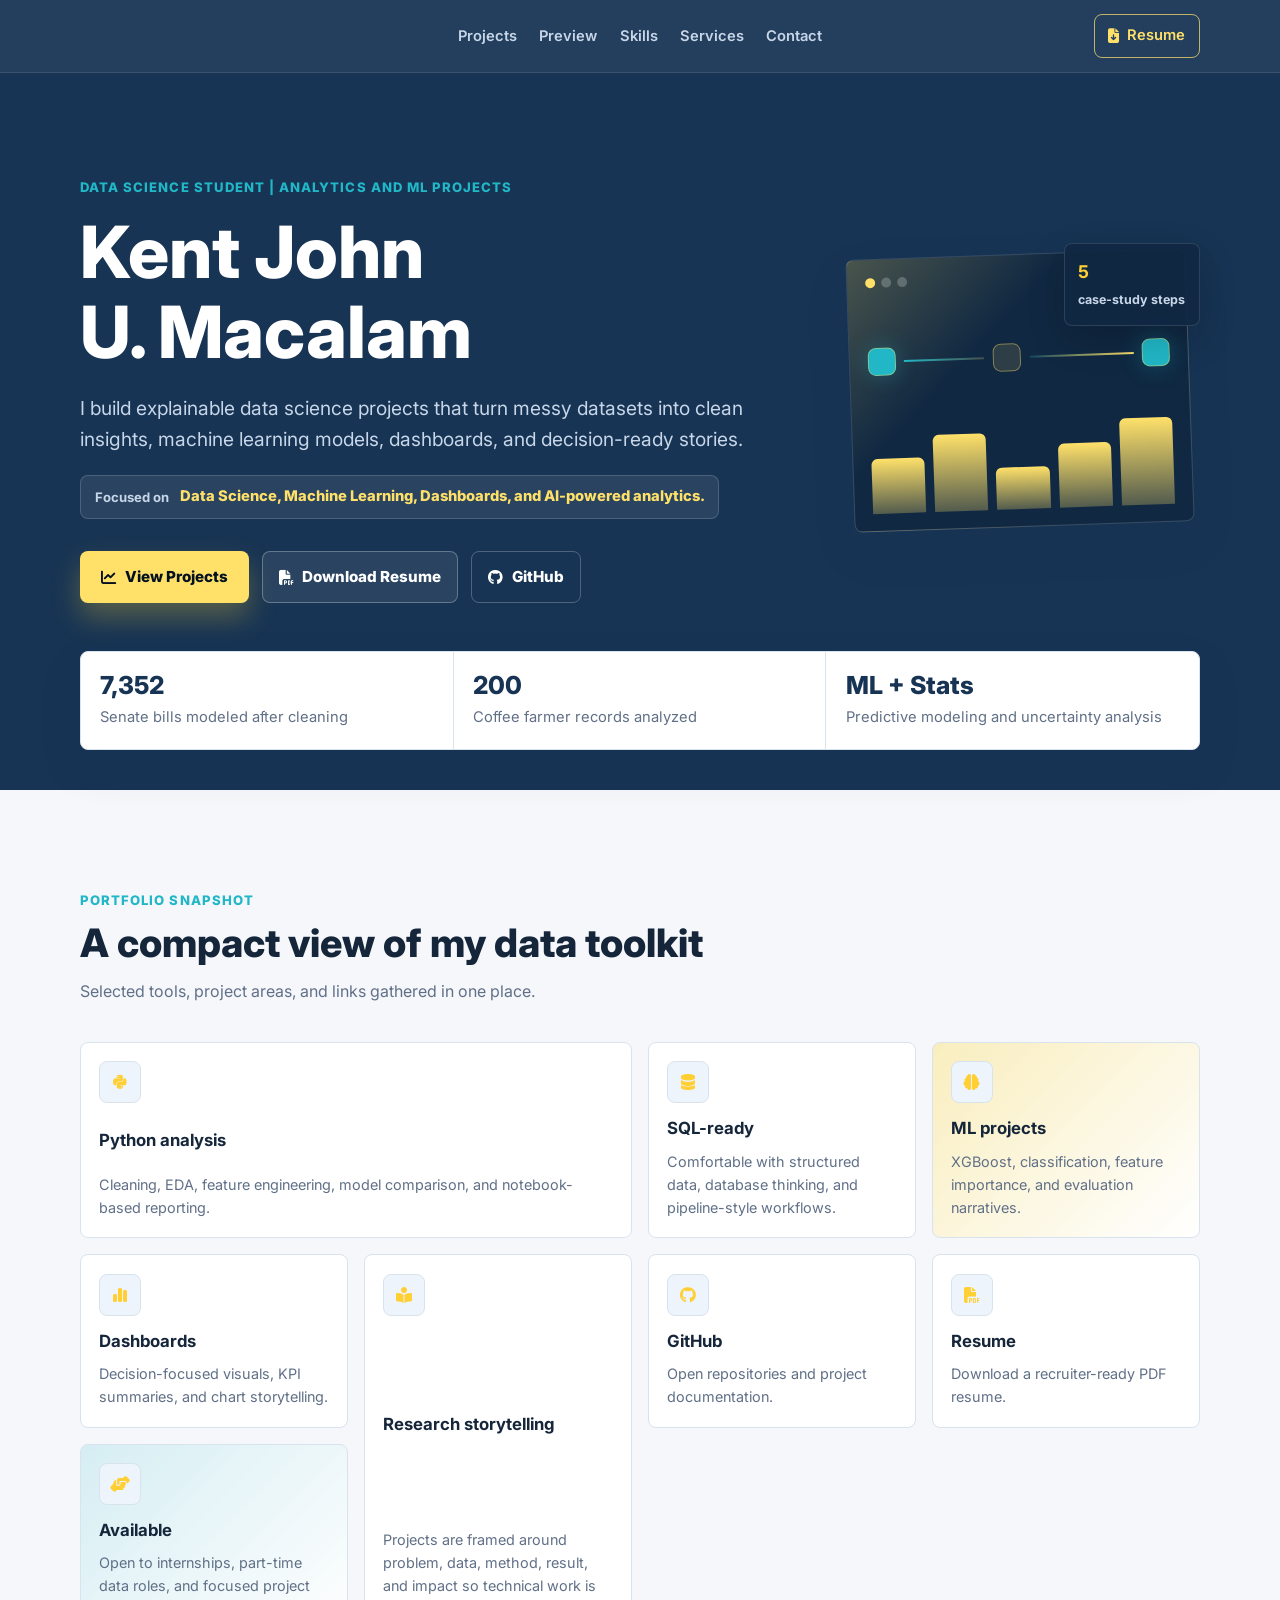
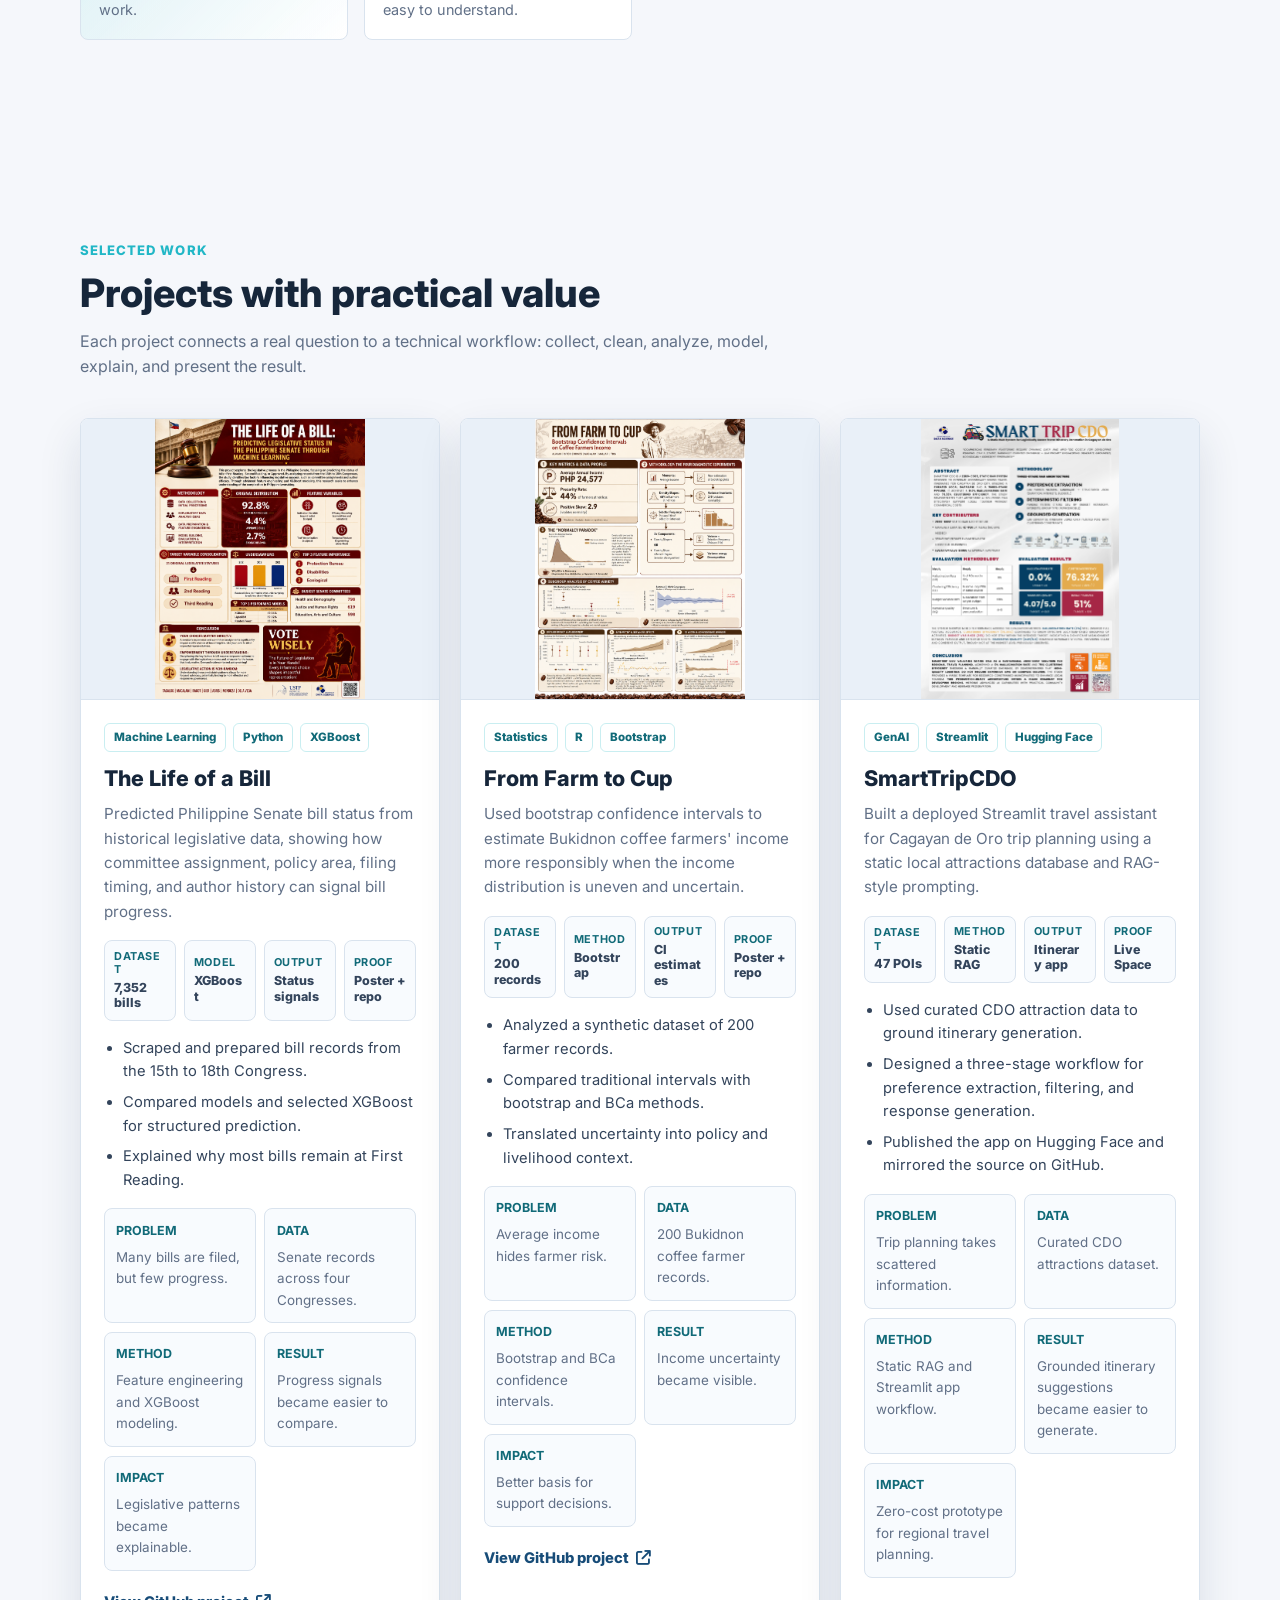
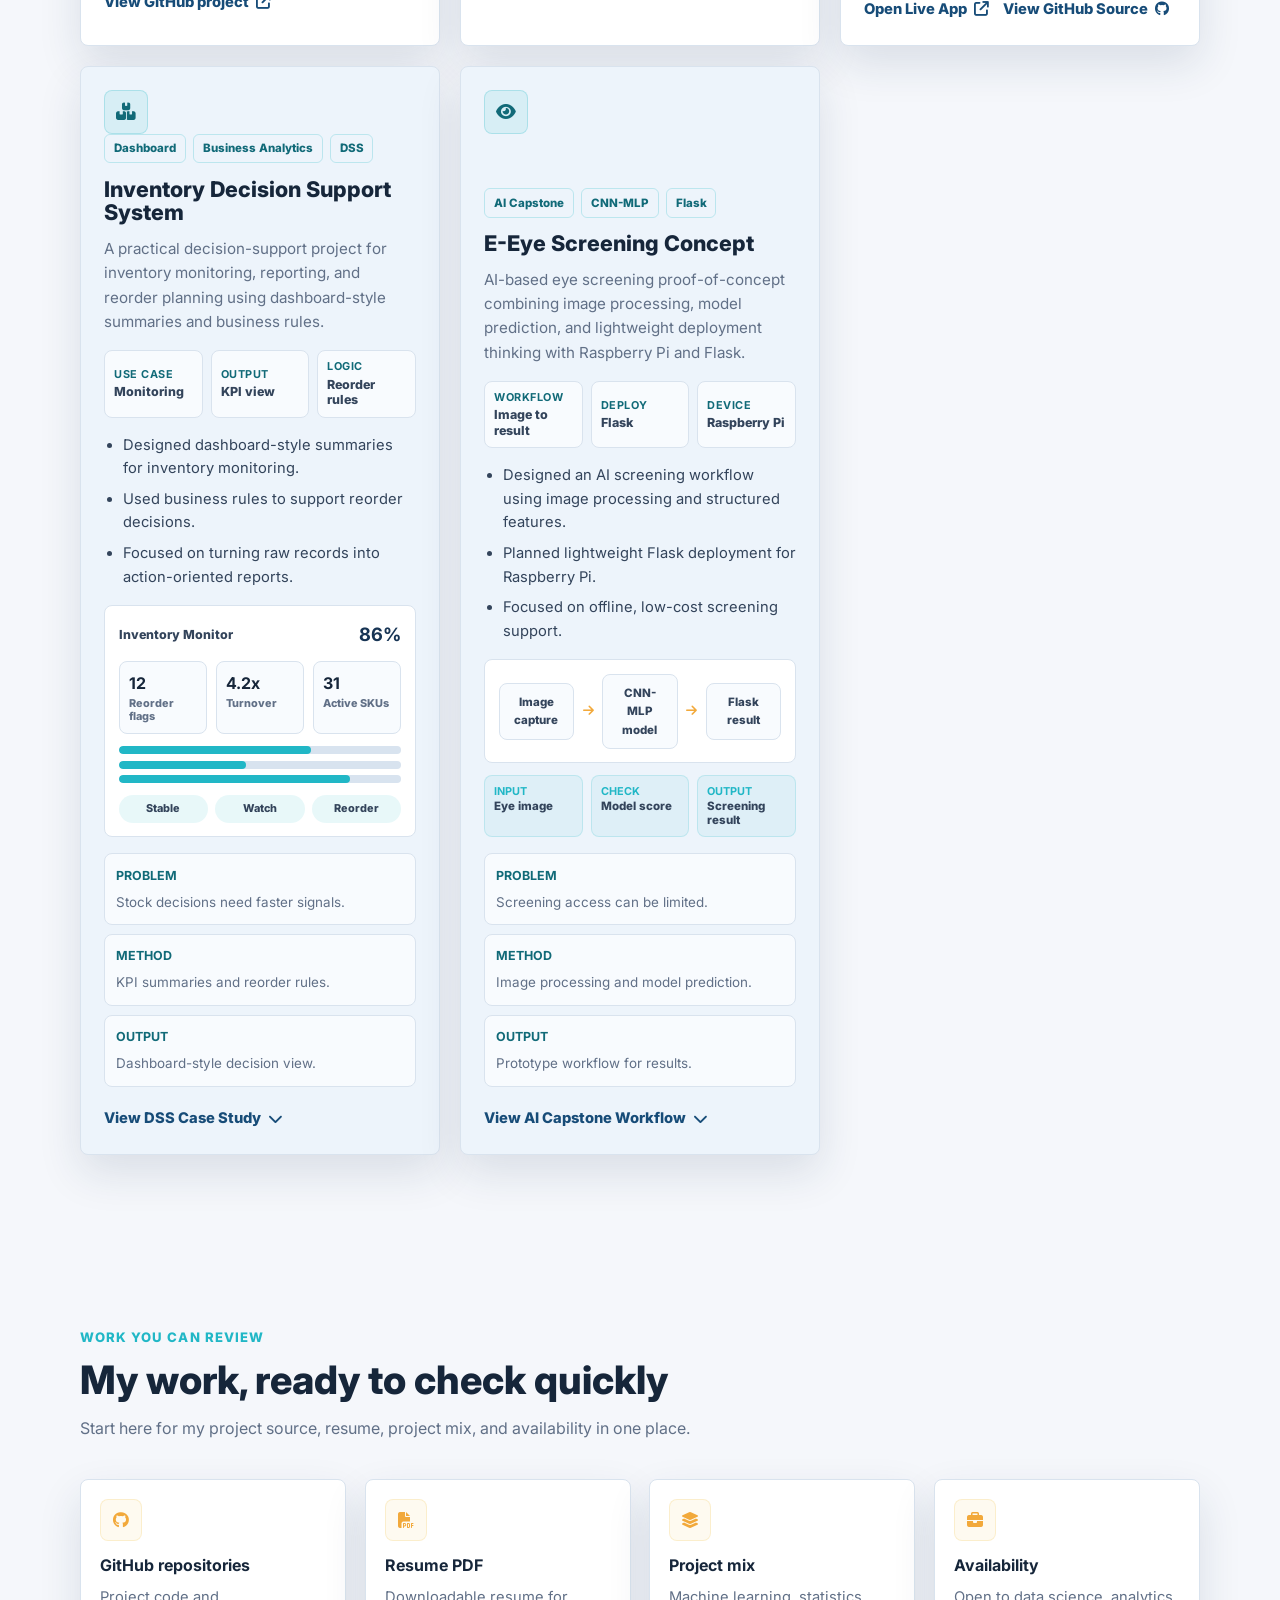
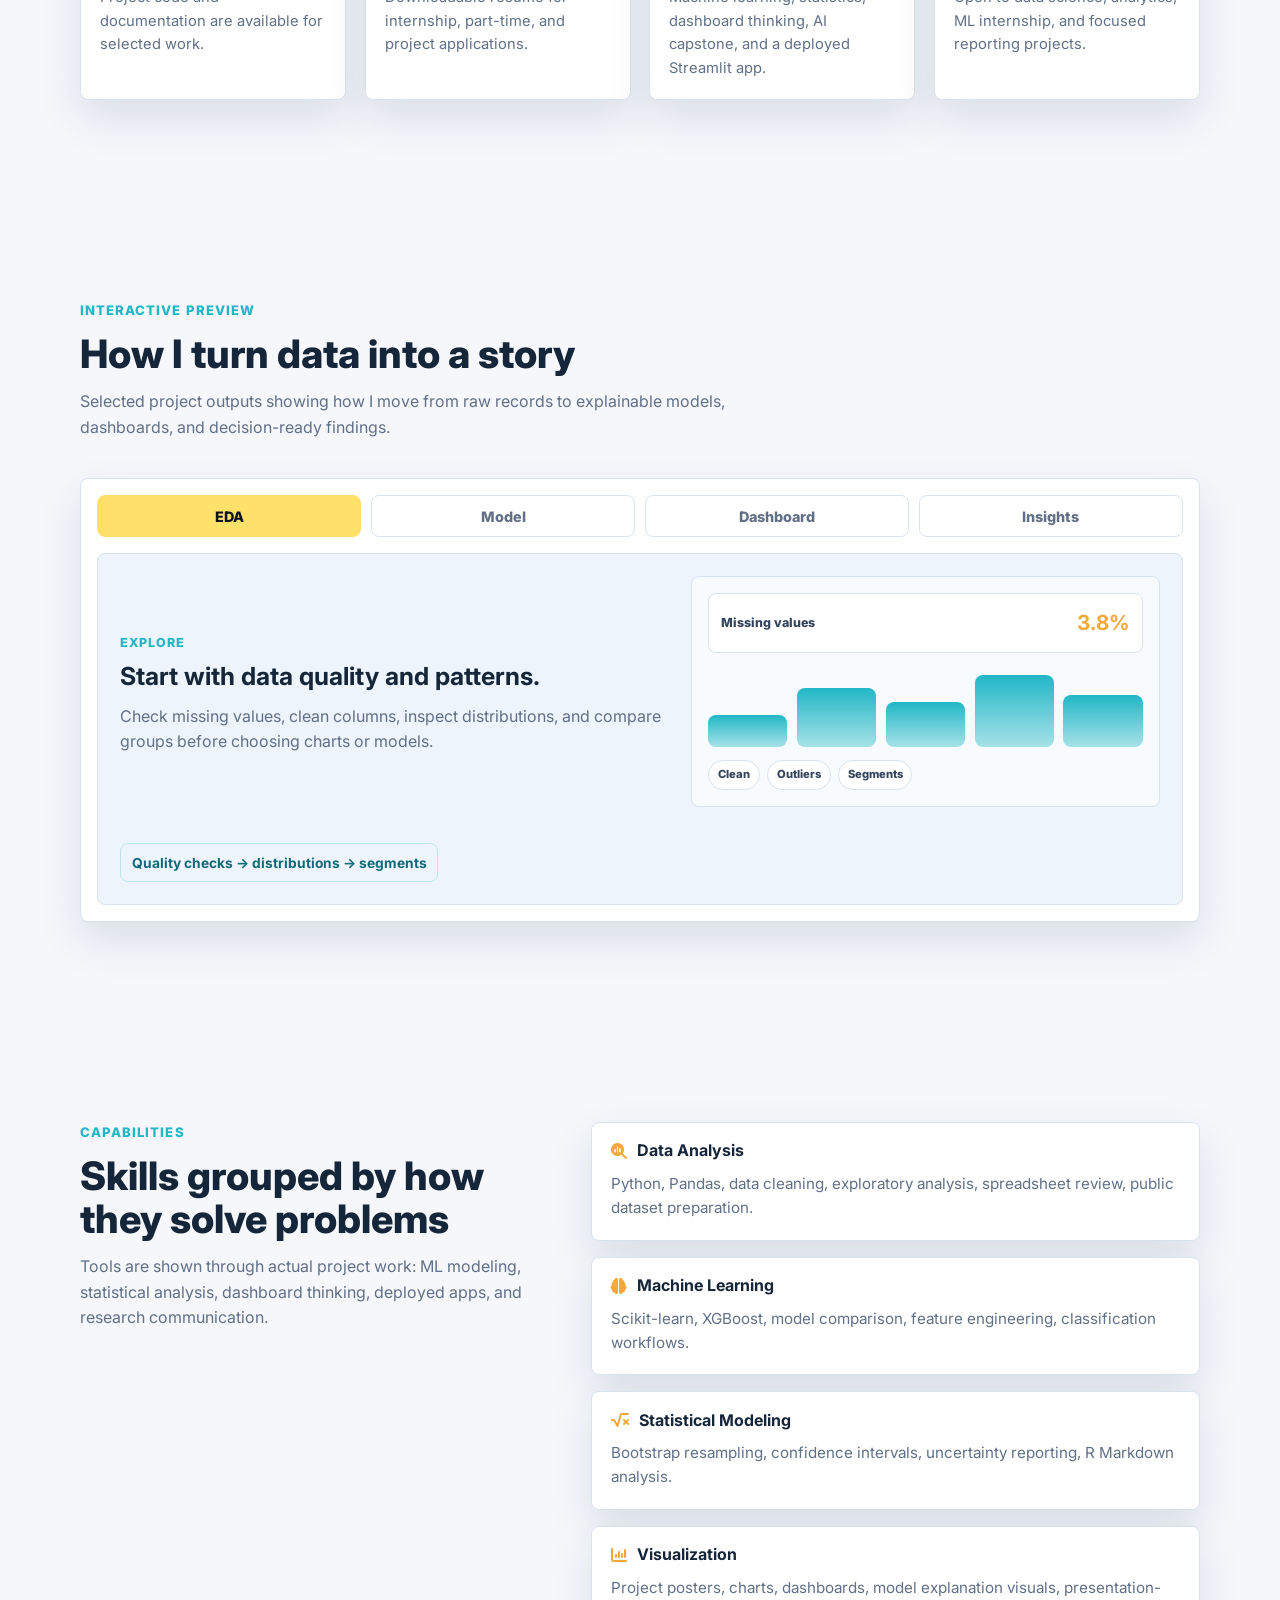
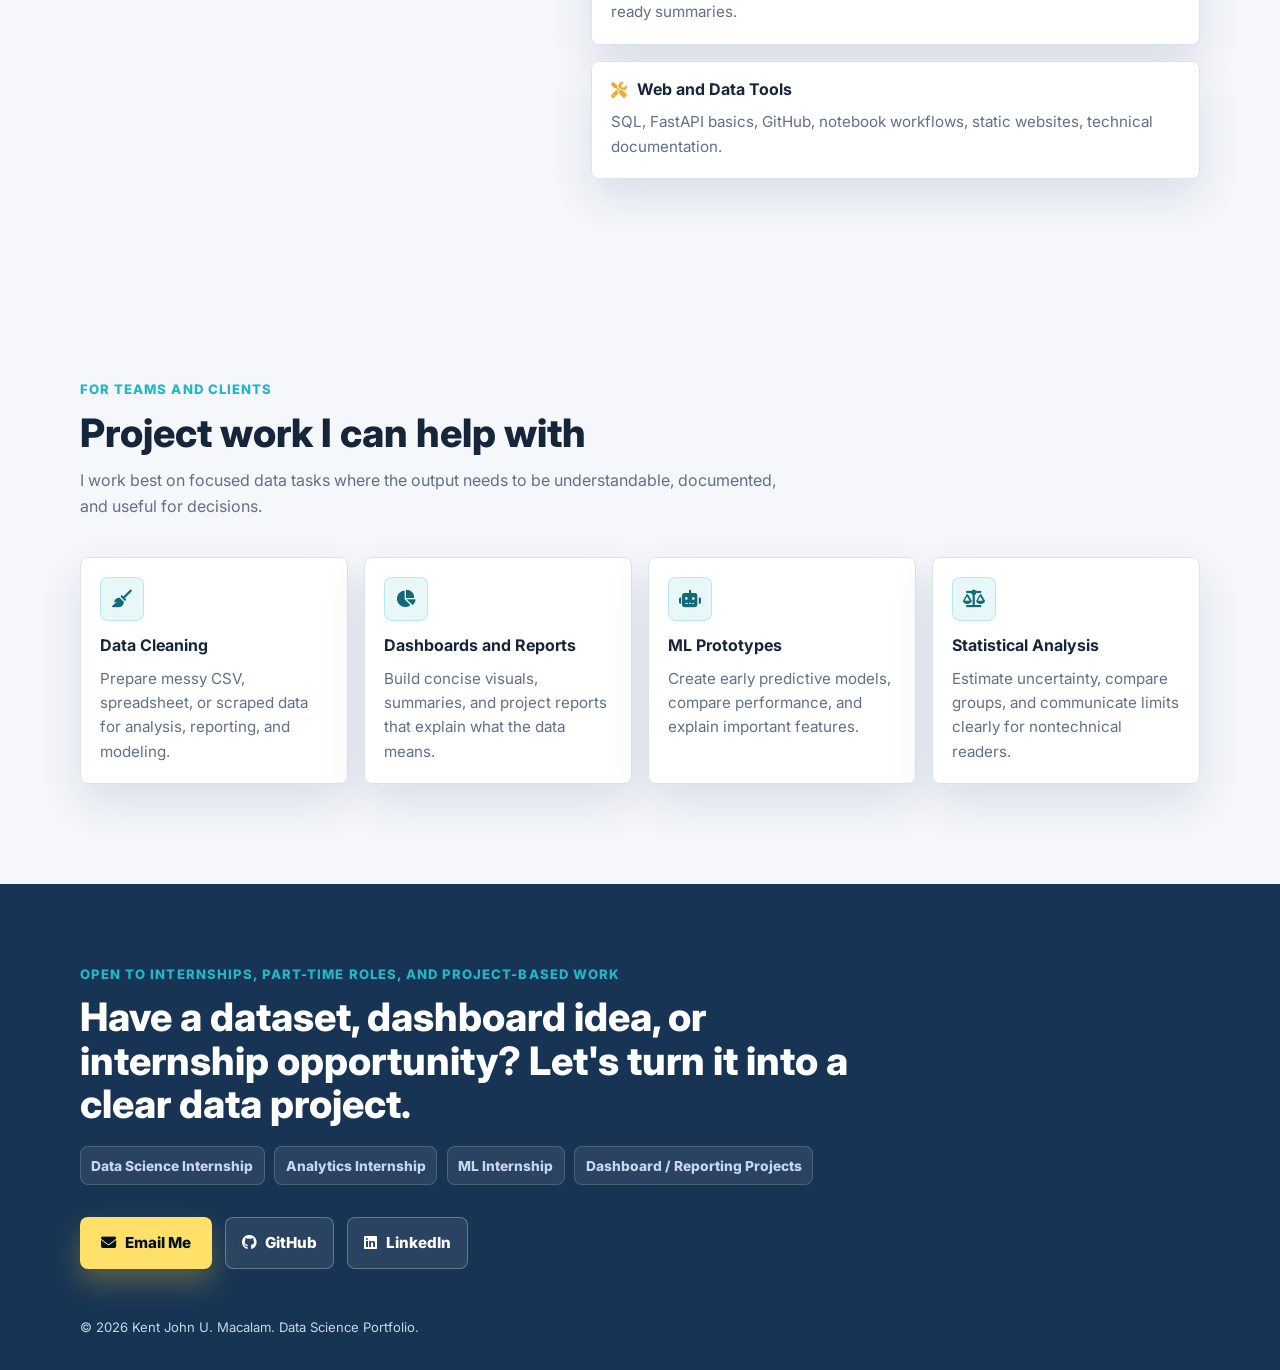
==== commit 0d472f29: "style: remove portfolio status bar" ====
--- a/index.html
+++ b/index.html
@@ -13,10 +13,6 @@
     <link rel="stylesheet" href="style.css">
 </head>
 <body>
-    <div class="top-status-bar">
-        <span>Data portfolio</span>
-        <strong>Projects, proof, resume, and GitHub links in one place.</strong>
-    </div>
     <header class="site-header">
         <nav class="nav-shell" aria-label="Primary navigation">
             <ul class="nav-links">
--- a/style.css
+++ b/style.css
@@ -41,30 +41,6 @@
     overflow-x: hidden;
 }
 
-.top-status-bar {
-    min-height: 38px;
-    display: flex;
-    align-items: center;
-    justify-content: center;
-    gap: 0.55rem;
-    background: var(--accent);
-    color: #16263a;
-    padding: 0.45rem 1rem;
-    text-align: center;
-    font-size: 0.82rem;
-    font-weight: 700;
-}
-
-.top-status-bar span {
-    border-radius: 999px;
-    background: rgba(22, 38, 58, 0.12);
-    padding: 0.16rem 0.48rem;
-    font-size: 0.72rem;
-    font-weight: 800;
-    letter-spacing: 0.04em;
-    text-transform: uppercase;
-}
-
 img {
     display: block;
     max-width: 100%;
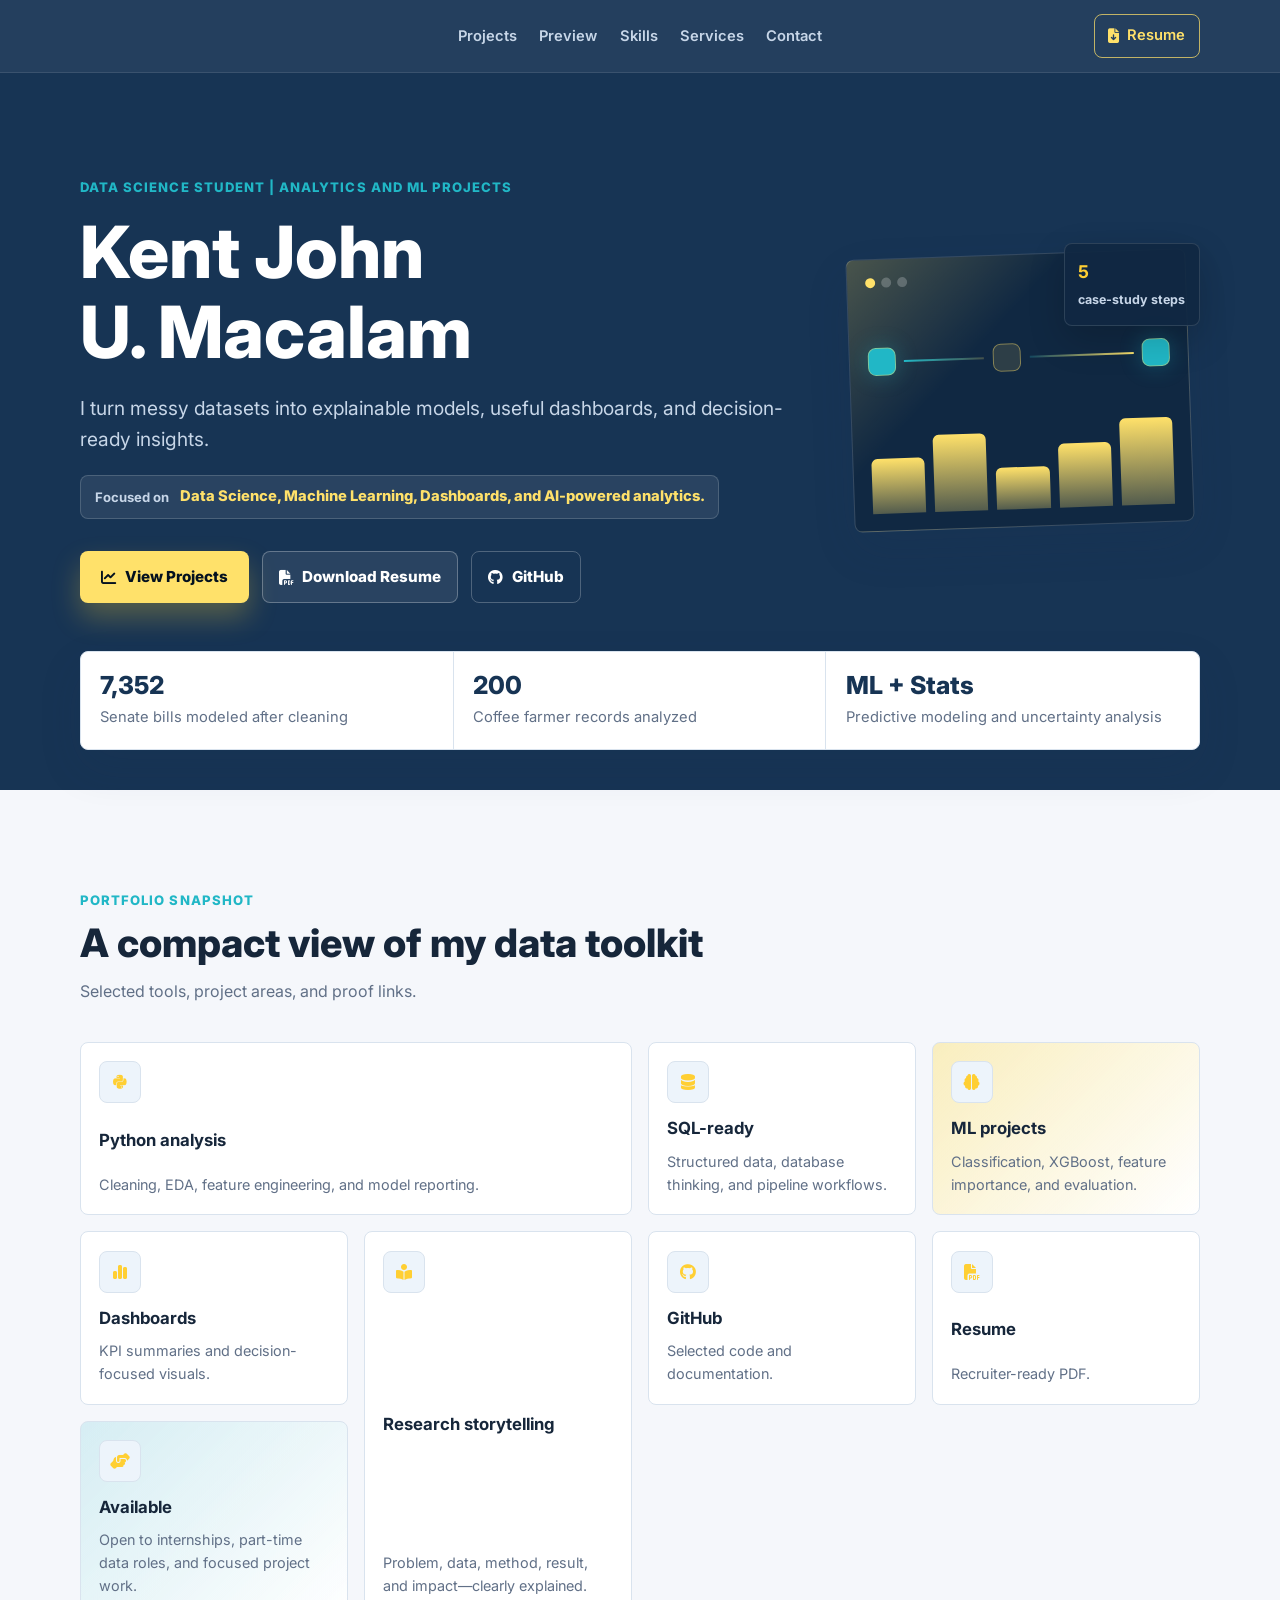
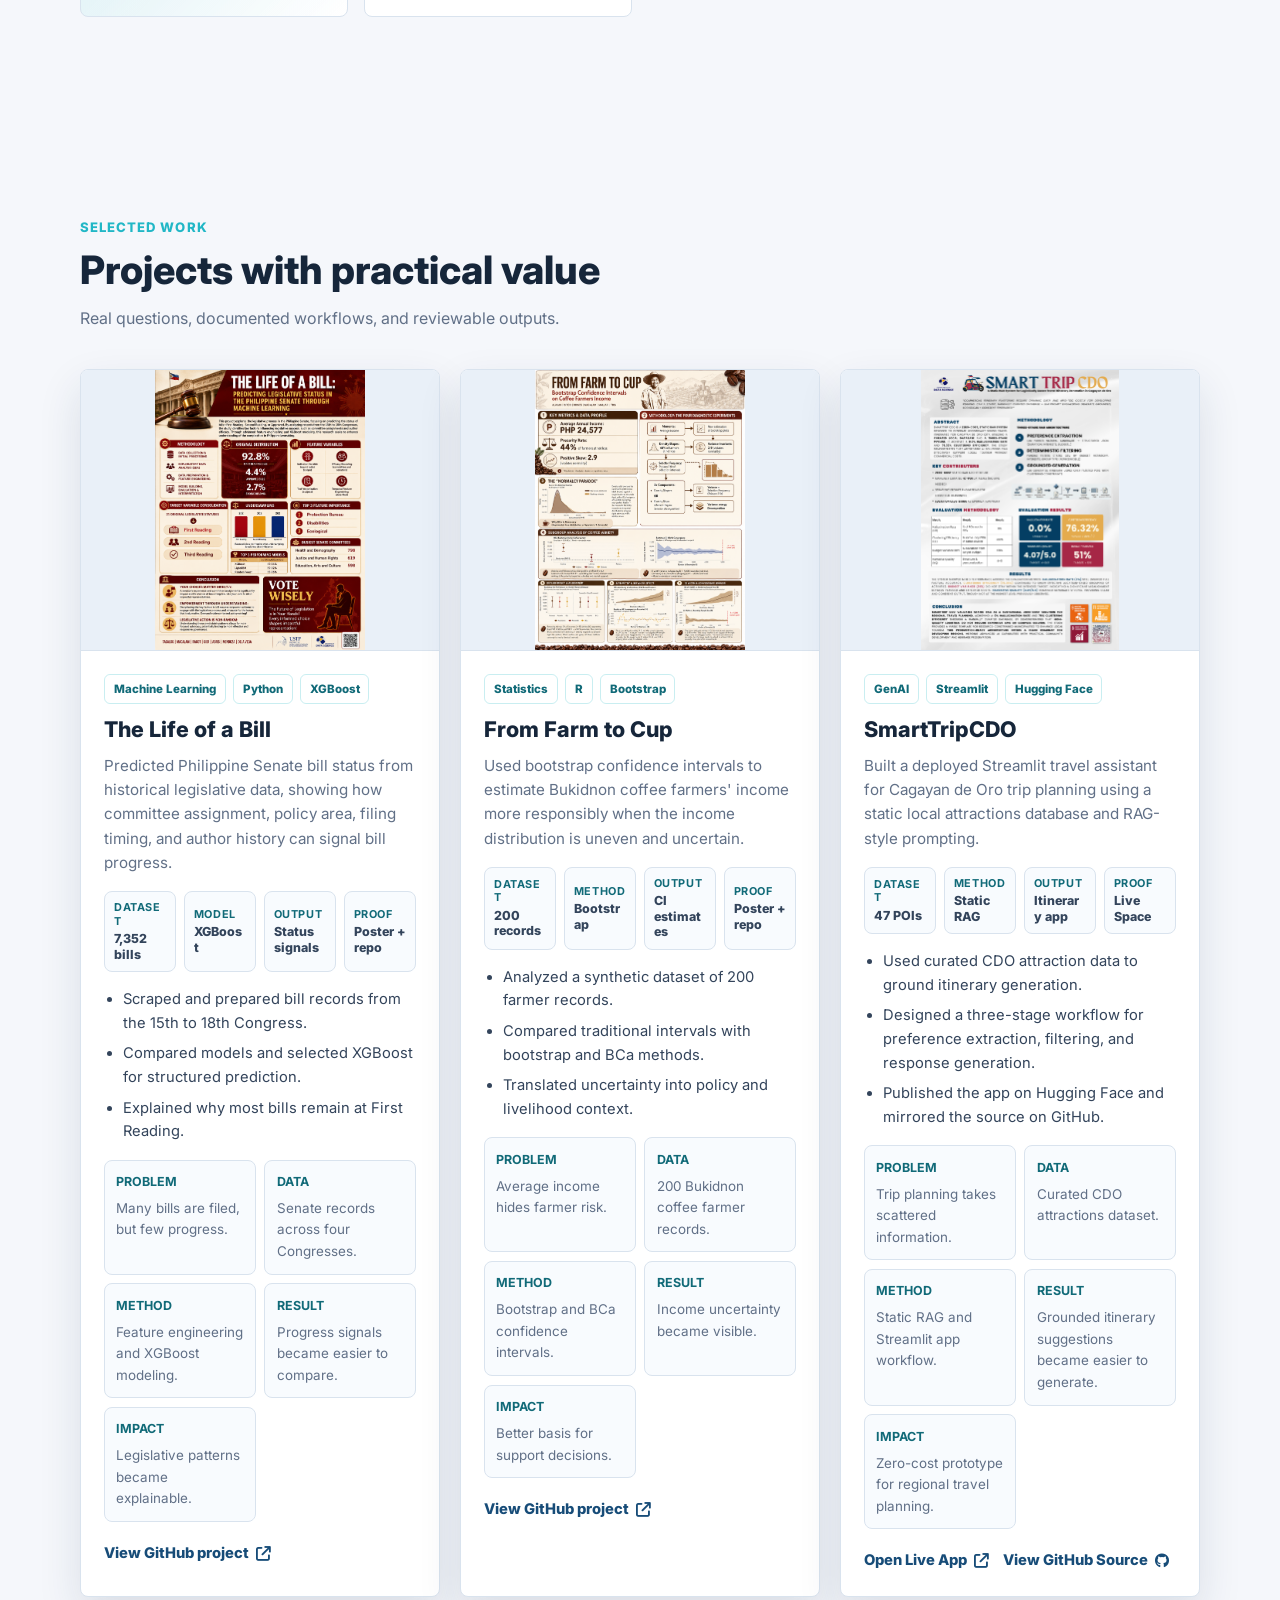
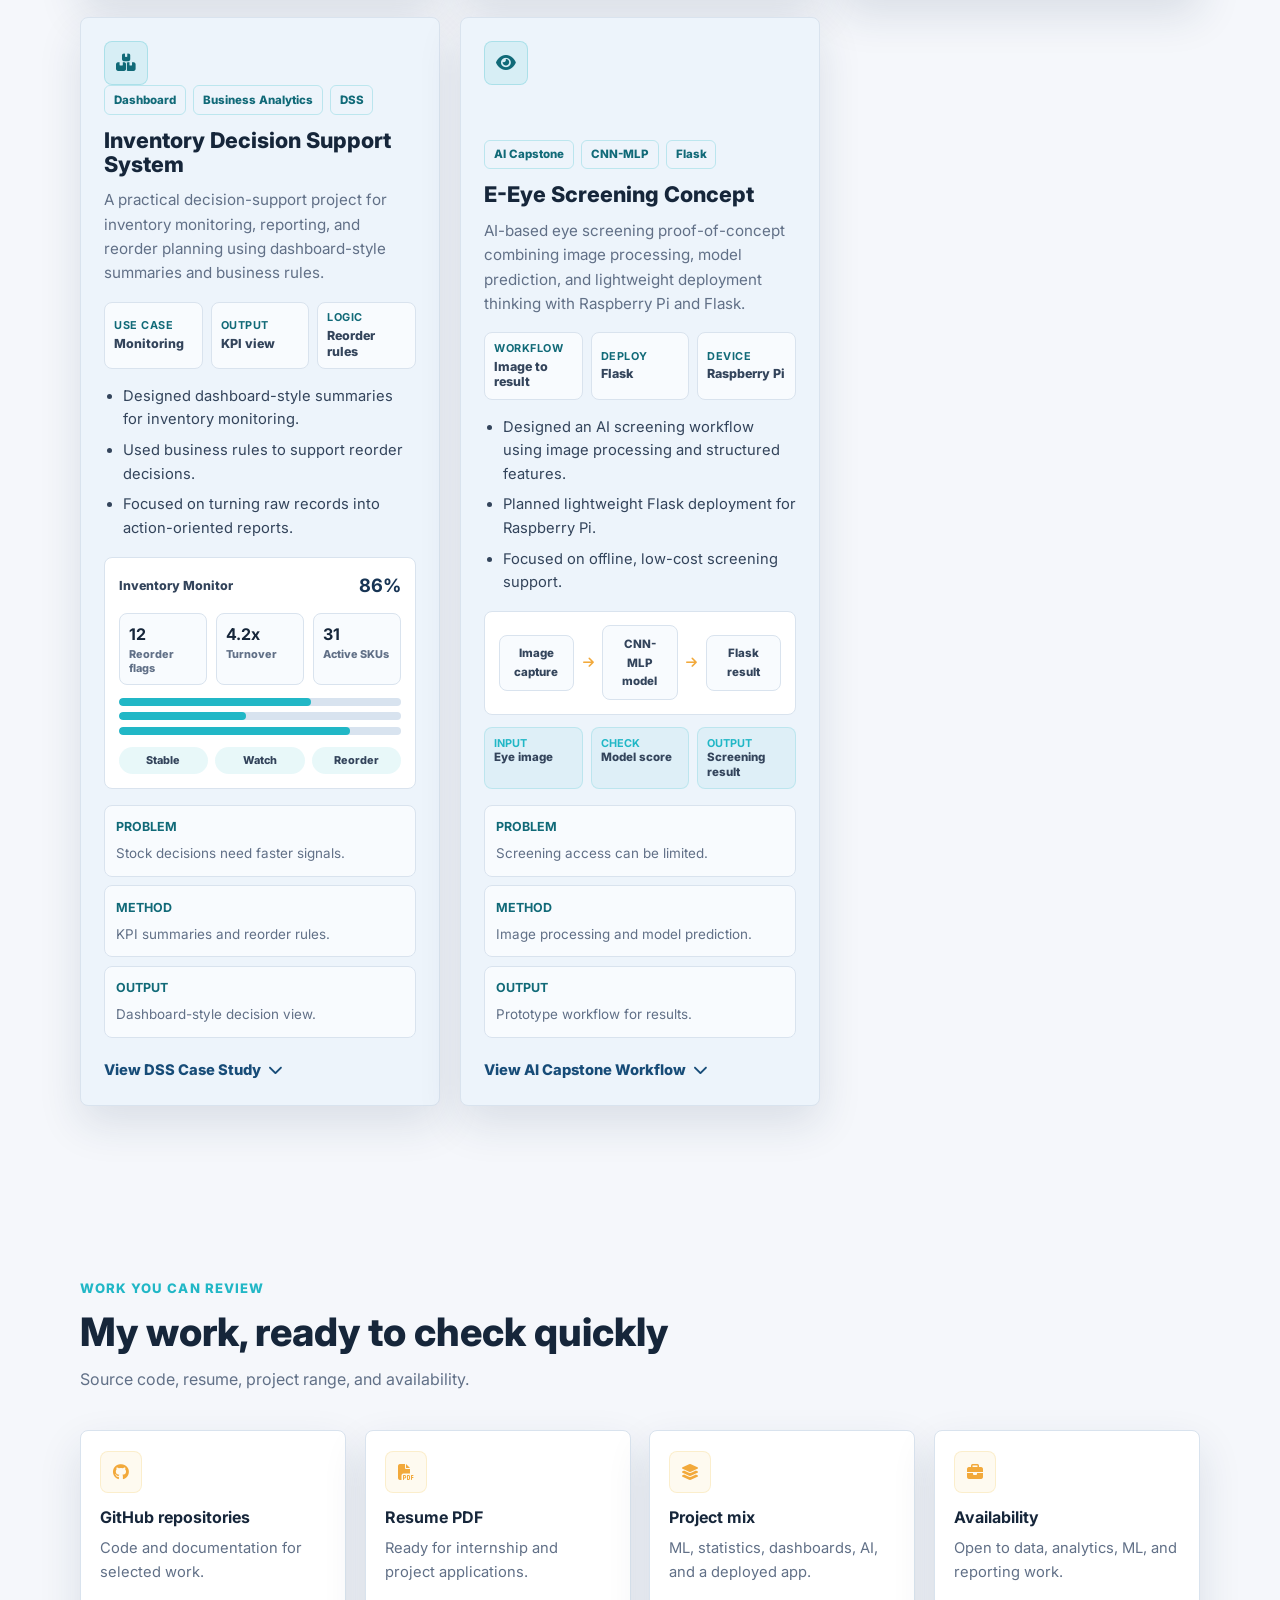
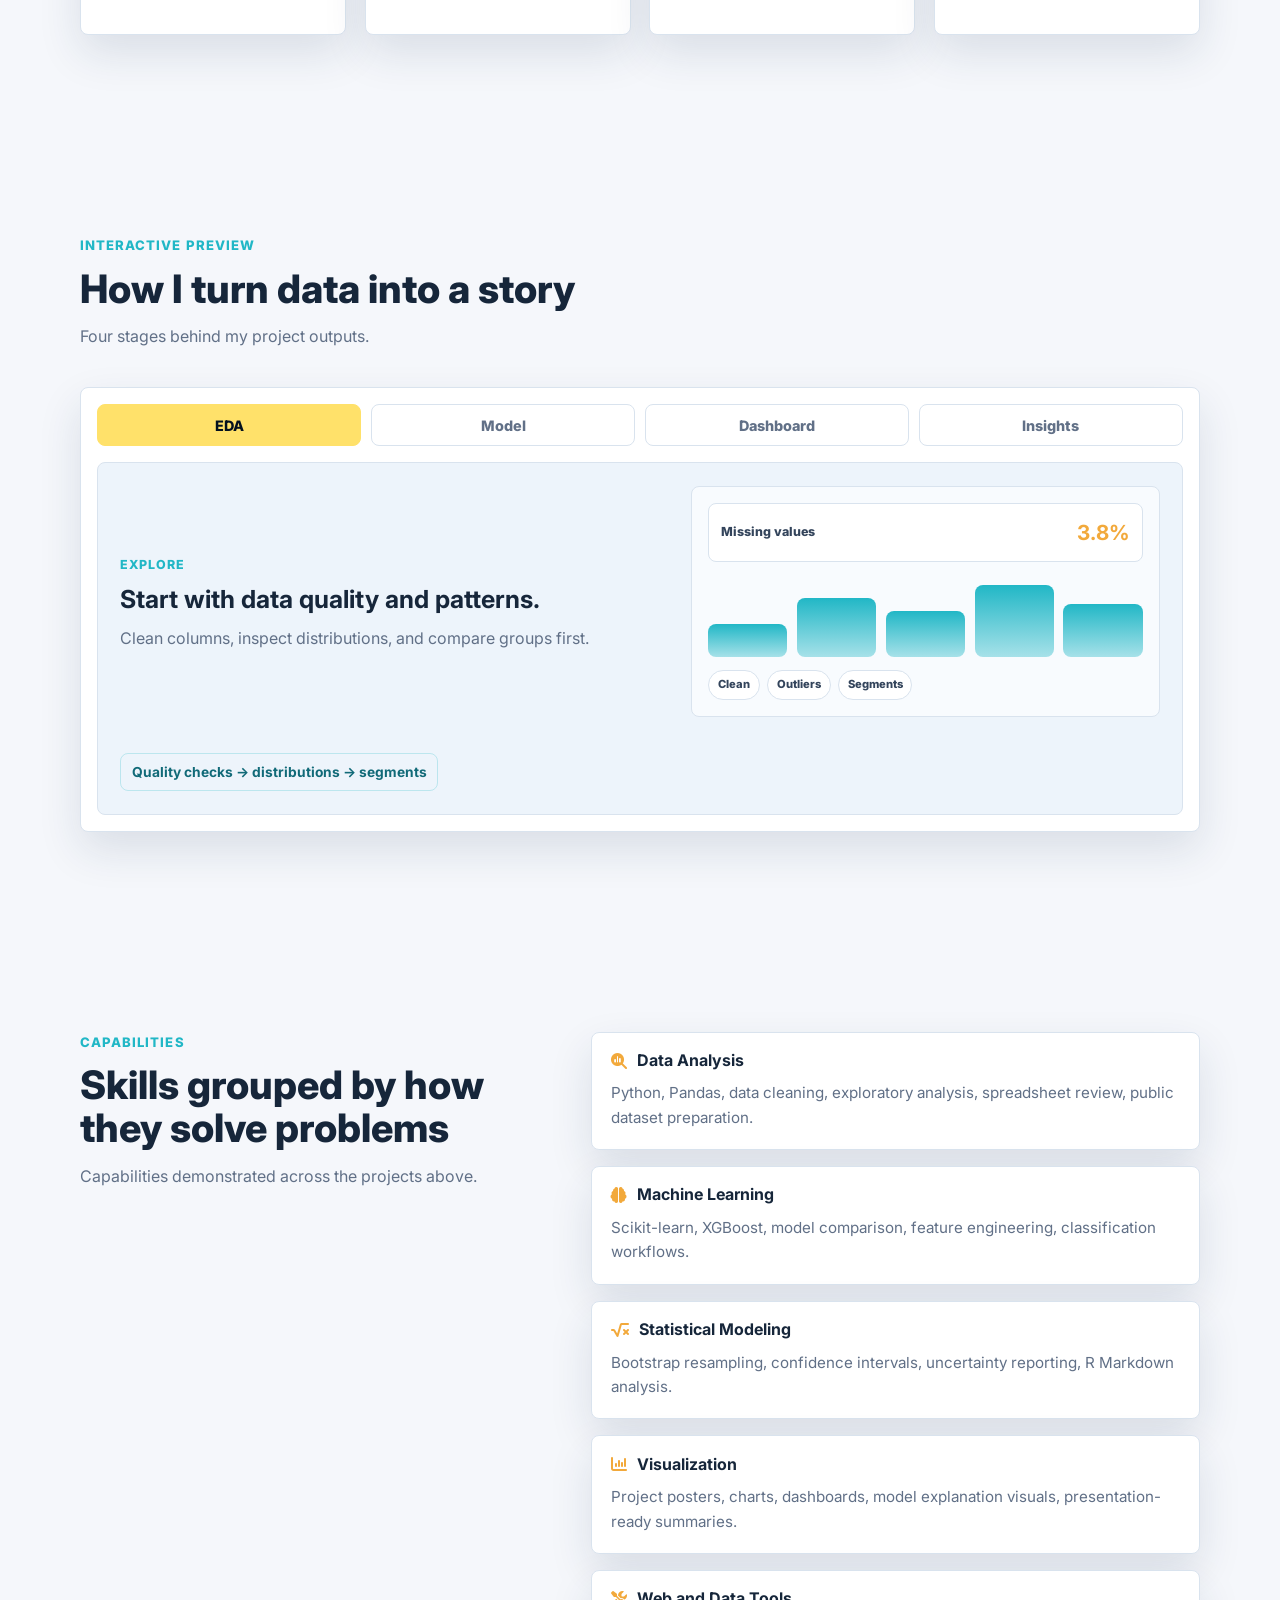
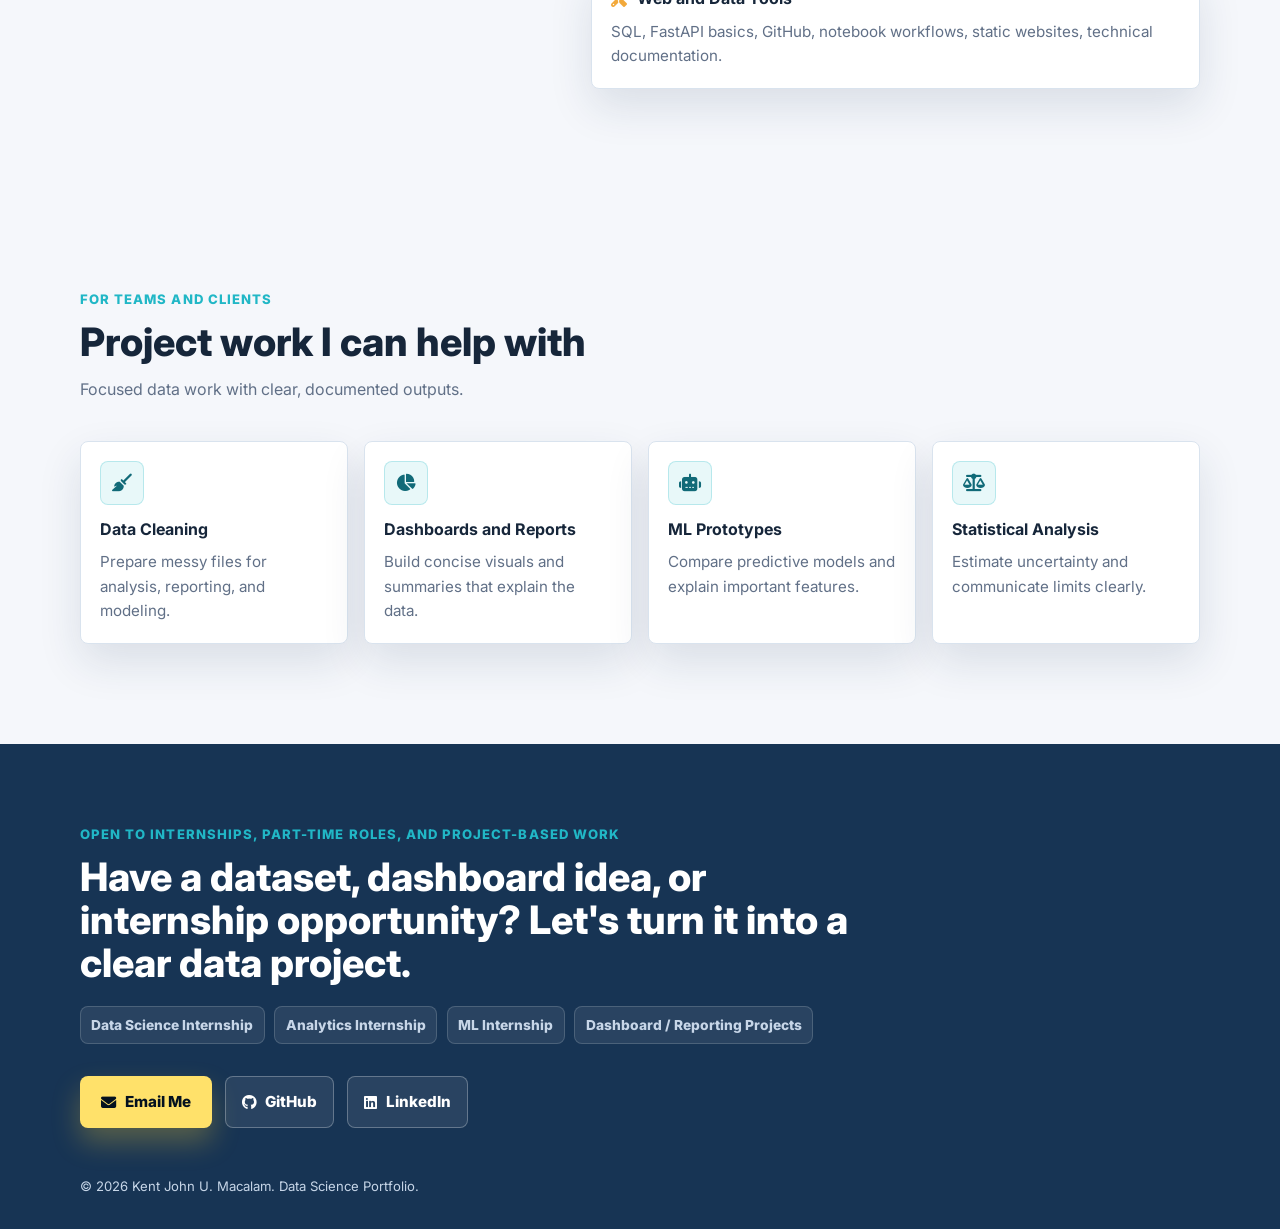
==== commit 52afc73d: "docs: sharpen portfolio copy and README" ====
--- a/index.html
+++ b/index.html
@@ -4,7 +4,19 @@
     <meta charset="UTF-8">
     <meta name="viewport" content="width=device-width, initial-scale=1.0">
     <title>Kent John U. Macalam | Data Science Portfolio</title>
-    <link rel="icon" href="data:,">
+    <meta name="description" content="Kent John U. Macalam's data science portfolio featuring machine learning, analytics, dashboards, statistics, and AI projects.">
+    <link rel="canonical" href="https://kent-macalam-portfolio.onrender.com/">
+    <link rel="icon" type="image/svg+xml" href="assets/favicon.svg">
+
+    <meta property="og:title" content="Kent John U. Macalam | Data Science Portfolio">
+    <meta property="og:description" content="Machine learning, analytics, dashboard, statistics, and AI projects with clear evidence and case studies.">
+    <meta property="og:type" content="website">
+    <meta property="og:url" content="https://kent-macalam-portfolio.onrender.com/">
+    <meta property="og:image" content="https://kent-macalam-portfolio.onrender.com/assets/projects/legislative-ml-pubmat.png">
+    <meta name="twitter:card" content="summary_large_image">
+    <meta name="twitter:title" content="Kent John U. Macalam | Data Science Portfolio">
+    <meta name="twitter:description" content="Machine learning, analytics, dashboard, statistics, and AI projects with clear evidence and case studies.">
+    <meta name="twitter:image" content="https://kent-macalam-portfolio.onrender.com/assets/projects/legislative-ml-pubmat.png">
 
     <link rel="preconnect" href="https://fonts.googleapis.com">
     <link rel="preconnect" href="https://fonts.gstatic.com" crossorigin>
@@ -17,9 +29,9 @@
         <nav class="nav-shell" aria-label="Primary navigation">
             <ul class="nav-links">
                 <li><a href="#projects">Projects</a></li>
-                <li><a href="#preview">Preview</a></li>
-                <li><a href="#skills">Skills</a></li>
-                <li><a href="#services">Services</a></li>
+                <li class="nav-optional"><a href="#preview">Preview</a></li>
+                <li class="nav-optional"><a href="#skills">Skills</a></li>
+                <li class="nav-optional"><a href="#services">Services</a></li>
                 <li><a href="#contact">Contact</a></li>
             </ul>
             <a class="nav-action" href="assets/documents/Kent_John_Macalam_RESUME.pdf" download="Kent_John_Macalam_RESUME.pdf">
@@ -36,7 +48,7 @@
                     <p class="eyebrow">Data Science Student | Analytics and ML Projects</p>
                     <h1>Kent John U. Macalam</h1>
                     <p class="hero-copy">
-                        I build explainable data science projects that turn messy datasets into clean insights, machine learning models, dashboards, and decision-ready stories.
+                        I turn messy datasets into explainable models, useful dashboards, and decision-ready insights.
                     </p>
                     <div class="keyword-rail" aria-label="Portfolio focus areas">
                         <span class="keyword-label">Focused on</span>
@@ -108,7 +120,7 @@
                 <p class="eyebrow">Portfolio snapshot</p>
                 <h2 id="snapshot-title">A compact view of my data toolkit</h2>
                 <p>
-                    Selected tools, project areas, and links gathered in one place.
+                    Selected tools, project areas, and proof links.
                 </p>
             </div>
 
@@ -116,37 +128,37 @@
                 <article class="bento-card large">
                     <i class="fa-brands fa-python" aria-hidden="true"></i>
                     <h3>Python analysis</h3>
-                    <p>Cleaning, EDA, feature engineering, model comparison, and notebook-based reporting.</p>
+                    <p>Cleaning, EDA, feature engineering, and model reporting.</p>
                 </article>
                 <article class="bento-card">
                     <i class="fa-solid fa-database" aria-hidden="true"></i>
                     <h3>SQL-ready</h3>
-                    <p>Comfortable with structured data, database thinking, and pipeline-style workflows.</p>
+                    <p>Structured data, database thinking, and pipeline workflows.</p>
                 </article>
                 <article class="bento-card accent">
                     <i class="fa-solid fa-brain" aria-hidden="true"></i>
                     <h3>ML projects</h3>
-                    <p>XGBoost, classification, feature importance, and evaluation narratives.</p>
+                    <p>Classification, XGBoost, feature importance, and evaluation.</p>
                 </article>
                 <article class="bento-card">
                     <i class="fa-solid fa-chart-simple" aria-hidden="true"></i>
                     <h3>Dashboards</h3>
-                    <p>Decision-focused visuals, KPI summaries, and chart storytelling.</p>
+                    <p>KPI summaries and decision-focused visuals.</p>
                 </article>
                 <article class="bento-card tall">
                     <i class="fa-solid fa-book-open-reader" aria-hidden="true"></i>
                     <h3>Research storytelling</h3>
-                    <p>Projects are framed around problem, data, method, result, and impact so technical work is easy to understand.</p>
+                    <p>Problem, data, method, result, and impact—clearly explained.</p>
                 </article>
                 <a class="bento-card link-card" href="https://github.com/Kent0625" target="_blank" rel="noopener">
                     <i class="fa-brands fa-github" aria-hidden="true"></i>
                     <h3>GitHub</h3>
-                    <p>Open repositories and project documentation.</p>
+                    <p>Selected code and documentation.</p>
                 </a>
                 <a class="bento-card link-card" href="assets/documents/Kent_John_Macalam_RESUME.pdf" download="Kent_John_Macalam_RESUME.pdf">
                     <i class="fa-solid fa-file-pdf" aria-hidden="true"></i>
                     <h3>Resume</h3>
-                    <p>Download a recruiter-ready PDF resume.</p>
+                    <p>Recruiter-ready PDF.</p>
                 </a>
                 <article class="bento-card accent-alt">
                     <i class="fa-solid fa-handshake-angle" aria-hidden="true"></i>
@@ -161,7 +173,7 @@
                 <p class="eyebrow">Selected work</p>
                 <h2>Projects with practical value</h2>
                 <p>
-                    Each project connects a real question to a technical workflow: collect, clean, analyze, model, explain, and present the result.
+                    Real questions, documented workflows, and reviewable outputs.
                 </p>
             </div>
 
@@ -412,7 +424,7 @@
                 <p class="eyebrow">Work you can review</p>
                 <h2 id="proof-title">My work, ready to check quickly</h2>
                 <p>
-                    Start here for my project source, resume, project mix, and availability in one place.
+                    Source code, resume, project range, and availability.
                 </p>
             </div>
 
@@ -420,22 +432,22 @@
                 <a class="proof-work-card" href="https://github.com/Kent0625" target="_blank" rel="noopener">
                     <i class="fa-brands fa-github" aria-hidden="true"></i>
                     <h3>GitHub repositories</h3>
-                    <p>Project code and documentation are available for selected work.</p>
+                    <p>Code and documentation for selected work.</p>
                 </a>
                 <a class="proof-work-card" href="assets/documents/Kent_John_Macalam_RESUME.pdf" download="Kent_John_Macalam_RESUME.pdf">
                     <i class="fa-solid fa-file-pdf" aria-hidden="true"></i>
                     <h3>Resume PDF</h3>
-                    <p>Downloadable resume for internship, part-time, and project applications.</p>
+                    <p>Ready for internship and project applications.</p>
                 </a>
                 <article class="proof-work-card">
                     <i class="fa-solid fa-layer-group" aria-hidden="true"></i>
                     <h3>Project mix</h3>
-                    <p>Machine learning, statistics, dashboard thinking, AI capstone, and a deployed Streamlit app.</p>
+                    <p>ML, statistics, dashboards, AI, and a deployed app.</p>
                 </article>
                 <article class="proof-work-card">
                     <i class="fa-solid fa-briefcase" aria-hidden="true"></i>
                     <h3>Availability</h3>
-                    <p>Open to data science, analytics, ML internship, and focused reporting projects.</p>
+                    <p>Open to data, analytics, ML, and reporting work.</p>
                 </article>
             </div>
         </section>
@@ -445,7 +457,7 @@
                 <p class="eyebrow">Interactive preview</p>
                 <h2>How I turn data into a story</h2>
                 <p>
-                    Selected project outputs showing how I move from raw records to explainable models, dashboards, and decision-ready findings.
+                    Four stages behind my project outputs.
                 </p>
             </div>
 
@@ -467,7 +479,7 @@
                         <div>
                             <span class="preview-kicker">Explore</span>
                             <h3>Start with data quality and patterns.</h3>
-                            <p>Check missing values, clean columns, inspect distributions, and compare groups before choosing charts or models.</p>
+                            <p>Clean columns, inspect distributions, and compare groups first.</p>
                         </div>
                         <div class="preview-chart eda-visual" aria-hidden="true">
                             <div class="missing-card">
@@ -494,7 +506,7 @@
                         <div>
                             <span class="preview-kicker">Model</span>
                             <h3>Compare models before trusting predictions.</h3>
-                            <p>Use validation results, model comparison, and feature importance so outputs are explainable and not treated like magic.</p>
+                            <p>Use validation and feature importance to explain performance.</p>
                         </div>
                         <div class="preview-chart model-visual" aria-hidden="true">
                             <div class="score-row">
@@ -515,7 +527,7 @@
                         <div>
                             <span class="preview-kicker">Dashboard</span>
                             <h3>Turn analysis into a useful view.</h3>
-                            <p>Summarize KPIs, trend changes, status groups, and next actions so the output can support decisions quickly.</p>
+                            <p>Summarize KPIs, trends, status groups, and next actions.</p>
                         </div>
                         <div class="preview-chart dashboard-visual" aria-hidden="true">
                             <div class="dashboard-kpis">
@@ -542,7 +554,7 @@
                         <div>
                             <span class="preview-kicker">Insights</span>
                             <h3>End with what changed and what to do next.</h3>
-                            <p>Every project should state the result, limitation, recommendation, and follow-up action for the audience.</p>
+                            <p>State the result, limitation, recommendation, and next step.</p>
                         </div>
                         <div class="preview-chart insights-visual" aria-hidden="true">
                             <span><strong>Recommendation</strong> Prioritize high-risk items.</span>
@@ -560,7 +572,7 @@
                 <p class="eyebrow">Capabilities</p>
                 <h2>Skills grouped by how they solve problems</h2>
                 <p>
-                    Tools are shown through actual project work: ML modeling, statistical analysis, dashboard thinking, deployed apps, and research communication.
+                    Capabilities demonstrated across the projects above.
                 </p>
             </div>
 
@@ -593,7 +605,7 @@
                 <p class="eyebrow">For teams and clients</p>
                 <h2>Project work I can help with</h2>
                 <p>
-                    I work best on focused data tasks where the output needs to be understandable, documented, and useful for decisions.
+                    Focused data work with clear, documented outputs.
                 </p>
             </div>
 
@@ -601,22 +613,22 @@
                 <article class="service-card">
                     <i class="fa-solid fa-broom" aria-hidden="true"></i>
                     <h3>Data Cleaning</h3>
-                    <p>Prepare messy CSV, spreadsheet, or scraped data for analysis, reporting, and modeling.</p>
+                    <p>Prepare messy files for analysis, reporting, and modeling.</p>
                 </article>
                 <article class="service-card">
                     <i class="fa-solid fa-chart-pie" aria-hidden="true"></i>
                     <h3>Dashboards and Reports</h3>
-                    <p>Build concise visuals, summaries, and project reports that explain what the data means.</p>
+                    <p>Build concise visuals and summaries that explain the data.</p>
                 </article>
                 <article class="service-card">
                     <i class="fa-solid fa-robot" aria-hidden="true"></i>
                     <h3>ML Prototypes</h3>
-                    <p>Create early predictive models, compare performance, and explain important features.</p>
+                    <p>Compare predictive models and explain important features.</p>
                 </article>
                 <article class="service-card">
                     <i class="fa-solid fa-scale-balanced" aria-hidden="true"></i>
                     <h3>Statistical Analysis</h3>
-                    <p>Estimate uncertainty, compare groups, and communicate limits clearly for nontechnical readers.</p>
+                    <p>Estimate uncertainty and communicate limits clearly.</p>
                 </article>
             </div>
         </section>
--- a/style.css
+++ b/style.css
@@ -1294,6 +1294,7 @@
 
 .case-study-page {
     background: var(--bg);
+    overflow-x: clip;
 }
 
 .case-header {
@@ -1479,6 +1480,67 @@
     margin-top: 0.35rem;
     color: var(--muted);
     font-size: 0.9rem;
+}
+
+.case-live-demo {
+    margin-top: 4rem;
+    padding-top: 3rem;
+    border-top: 1px solid var(--line);
+    scroll-margin-top: 96px;
+}
+
+.case-live-heading {
+    display: grid;
+    grid-template-columns: minmax(0, 1fr) auto;
+    gap: 2rem;
+    align-items: end;
+}
+
+.case-live-heading h2 {
+    margin-top: 0.65rem;
+    font-size: 2.2rem;
+}
+
+.case-live-heading p:not(.eyebrow) {
+    max-width: 760px;
+    margin-top: 0.85rem;
+    color: var(--muted);
+}
+
+.case-live-frame-shell {
+    margin-top: 1.5rem;
+    overflow: hidden;
+    border: 1px solid var(--line);
+    border-radius: var(--radius);
+    background: #f4f7fa;
+}
+
+.case-live-frame {
+    display: block;
+    width: 100%;
+    height: 980px;
+    border: 0;
+    background: #f4f7fa;
+}
+
+.case-live-note {
+    margin-top: 0.7rem;
+    color: var(--muted);
+    font-size: 0.82rem;
+}
+
+.button.secondary.case-live-action {
+    border-color: var(--line-strong);
+    background: var(--surface);
+    color: var(--hero-bg);
+    box-shadow: 0 8px 18px rgba(23, 52, 84, 0.08);
+}
+
+.button.secondary.case-live-action:hover,
+.button.secondary.case-live-action:focus-visible {
+    border-color: var(--accent-strong);
+    background: #eaf7f7;
+    color: var(--accent-strong);
 }
 
 .project-title-link {
@@ -1514,6 +1576,44 @@
     }
 }
 
+@media (max-width: 1100px) {
+    .nav-shell,
+    .section-block,
+    .case-nav,
+    .case-main {
+        width: min(100% - 40px, 960px);
+    }
+
+    .hero-section,
+    .site-footer {
+        padding-inline: max(20px, calc((100vw - 960px) / 2));
+    }
+
+    h1 {
+        font-size: clamp(3.25rem, 6vw, 4.15rem);
+    }
+
+    .hero-layout {
+        grid-template-columns: minmax(0, 1fr) minmax(250px, 320px);
+        gap: 1.5rem;
+    }
+
+    .project-grid,
+    .proof-work-grid,
+    .service-grid {
+        grid-template-columns: repeat(2, minmax(0, 1fr));
+    }
+
+    .project-card.featured:nth-child(3) {
+        grid-column: 1 / -1;
+    }
+
+    .case-hero {
+        margin-inline: calc(max(20px, calc((100vw - 960px) / 2)) * -1);
+        padding-inline: max(20px, calc((100vw - 960px) / 2));
+    }
+}
+
 @media (max-width: 900px) {
     .nav-shell {
         grid-template-columns: 1fr auto;
@@ -1555,15 +1655,25 @@
         padding-top: 5rem;
     }
 
-    .project-grid,
     .split-section,
     .case-hero,
     .case-proof-grid,
     .case-section-grid,
-    .case-evidence,
-    .service-grid,
-    .proof-work-grid {
+    .case-evidence {
         grid-template-columns: 1fr;
+    }
+
+    .case-live-heading {
+        grid-template-columns: 1fr;
+        align-items: start;
+    }
+
+    .case-live-heading .button {
+        justify-self: start;
+    }
+
+    .case-live-frame {
+        height: 1120px;
     }
 
     .bento-grid {
@@ -1585,21 +1695,67 @@
     }
 }
 
+@media (min-width: 651px) and (max-width: 900px) {
+    .project-grid {
+        grid-template-columns: repeat(2, minmax(0, 1fr));
+    }
+
+    .proof-work-grid {
+        grid-template-columns: repeat(2, minmax(0, 1fr));
+    }
+
+    .service-grid {
+        grid-template-columns: repeat(2, minmax(0, 1fr));
+    }
+
+    .project-card.featured:nth-child(3) {
+        grid-column: 1 / -1;
+    }
+
+    .proof-strip {
+        grid-template-columns: repeat(3, minmax(0, 1fr));
+    }
+}
+
 @media (max-width: 650px) {
     .nav-shell,
-    .hero-section,
     .section-block,
     .case-nav,
-    .case-main,
+    .case-main {
+        width: min(100% - 24px, 1120px);
+    }
+
+    .hero-section,
     .site-footer {
-        width: min(100% - 24px, 1120px);
+        width: 100%;
+        padding-inline: 12px;
+    }
+
+    .nav-shell {
+        grid-template-columns: minmax(0, 1fr) auto;
+        gap: 0.55rem;
     }
 
     .nav-action {
-        padding-inline: 0.7rem;
+        min-height: 44px;
+        padding-inline: 0.65rem;
     }
 
     .nav-links {
+        display: flex;
+        gap: 0.7rem;
+        overflow: visible;
+        padding: 0;
+    }
+
+    .nav-links a {
+        display: inline-flex;
+        min-height: 44px;
+        align-items: center;
+        font-size: 0.84rem;
+    }
+
+    .nav-links .nav-optional {
         display: none;
     }
 
@@ -1613,8 +1769,8 @@
     }
 
     h1 {
-        max-width: 11ch;
-        font-size: 2.1rem;
+        max-width: min(100%, 13ch);
+        font-size: clamp(2.25rem, 11vw, 3rem);
     }
 
     .hero-copy {
@@ -1681,6 +1837,22 @@
         padding: 4rem 0;
     }
 
+    .project-grid {
+        grid-template-columns: 1fr;
+    }
+
+    .proof-work-grid {
+        grid-template-columns: 1fr;
+    }
+
+    .service-grid {
+        grid-template-columns: 1fr;
+    }
+
+    .project-card.featured:nth-child(3) {
+        grid-column: auto;
+    }
+
     .case-main {
         padding: 3.2rem 0 4rem;
     }
@@ -1723,6 +1895,27 @@
         margin-top: 2.5rem;
     }
 
+    .case-live-demo {
+        margin-top: 2.5rem;
+        padding-top: 2rem;
+    }
+
+    .case-live-heading {
+        gap: 1rem;
+    }
+
+    .case-live-heading h2 {
+        font-size: 1.8rem;
+    }
+
+    .case-live-heading .button {
+        width: 100%;
+    }
+
+    .case-live-frame {
+        height: 1260px;
+    }
+
     .case-visual {
         min-height: 300px;
     }
@@ -1756,6 +1949,14 @@
         min-height: auto;
     }
 
+    .project-facts {
+        grid-template-columns: repeat(2, minmax(0, 1fr));
+    }
+
+    .project-card.compact .project-facts {
+        grid-template-columns: repeat(2, minmax(0, 1fr));
+    }
+
     .story-steps {
         grid-template-columns: 1fr;
     }
@@ -1766,7 +1967,8 @@
     }
 
     .proof-kpis,
-    .score-row {
+    .score-row,
+    .dashboard-kpis {
         grid-template-columns: 1fr;
     }
 
@@ -1805,6 +2007,60 @@
     .skill-group,
     .service-card {
         padding: 1rem;
+    }
+}
+
+@media (max-width: 420px) {
+    .nav-shell,
+    .section-block,
+    .case-nav,
+    .case-main {
+        width: min(100% - 20px, 1120px);
+    }
+
+    h1 {
+        max-width: 100%;
+        font-size: clamp(2rem, 12vw, 2.45rem);
+    }
+
+    .hero-actions {
+        grid-template-columns: 1fr;
+    }
+
+    .hero-actions .button:first-child {
+        grid-column: auto;
+    }
+
+    .keyword-rail {
+        align-items: flex-start;
+        justify-content: flex-start;
+    }
+
+    .button {
+        width: 100%;
+    }
+
+    .project-facts {
+        grid-template-columns: 1fr;
+    }
+
+    .project-card.compact .project-facts {
+        grid-template-columns: 1fr;
+    }
+
+    .proof-kpis,
+    .score-row,
+    .dashboard-kpis,
+    .case-evidence {
+        grid-template-columns: 1fr;
+    }
+
+    .preview-tabs {
+        grid-template-columns: 1fr;
+    }
+
+    .case-live-frame {
+        height: 1340px;
     }
 }
 
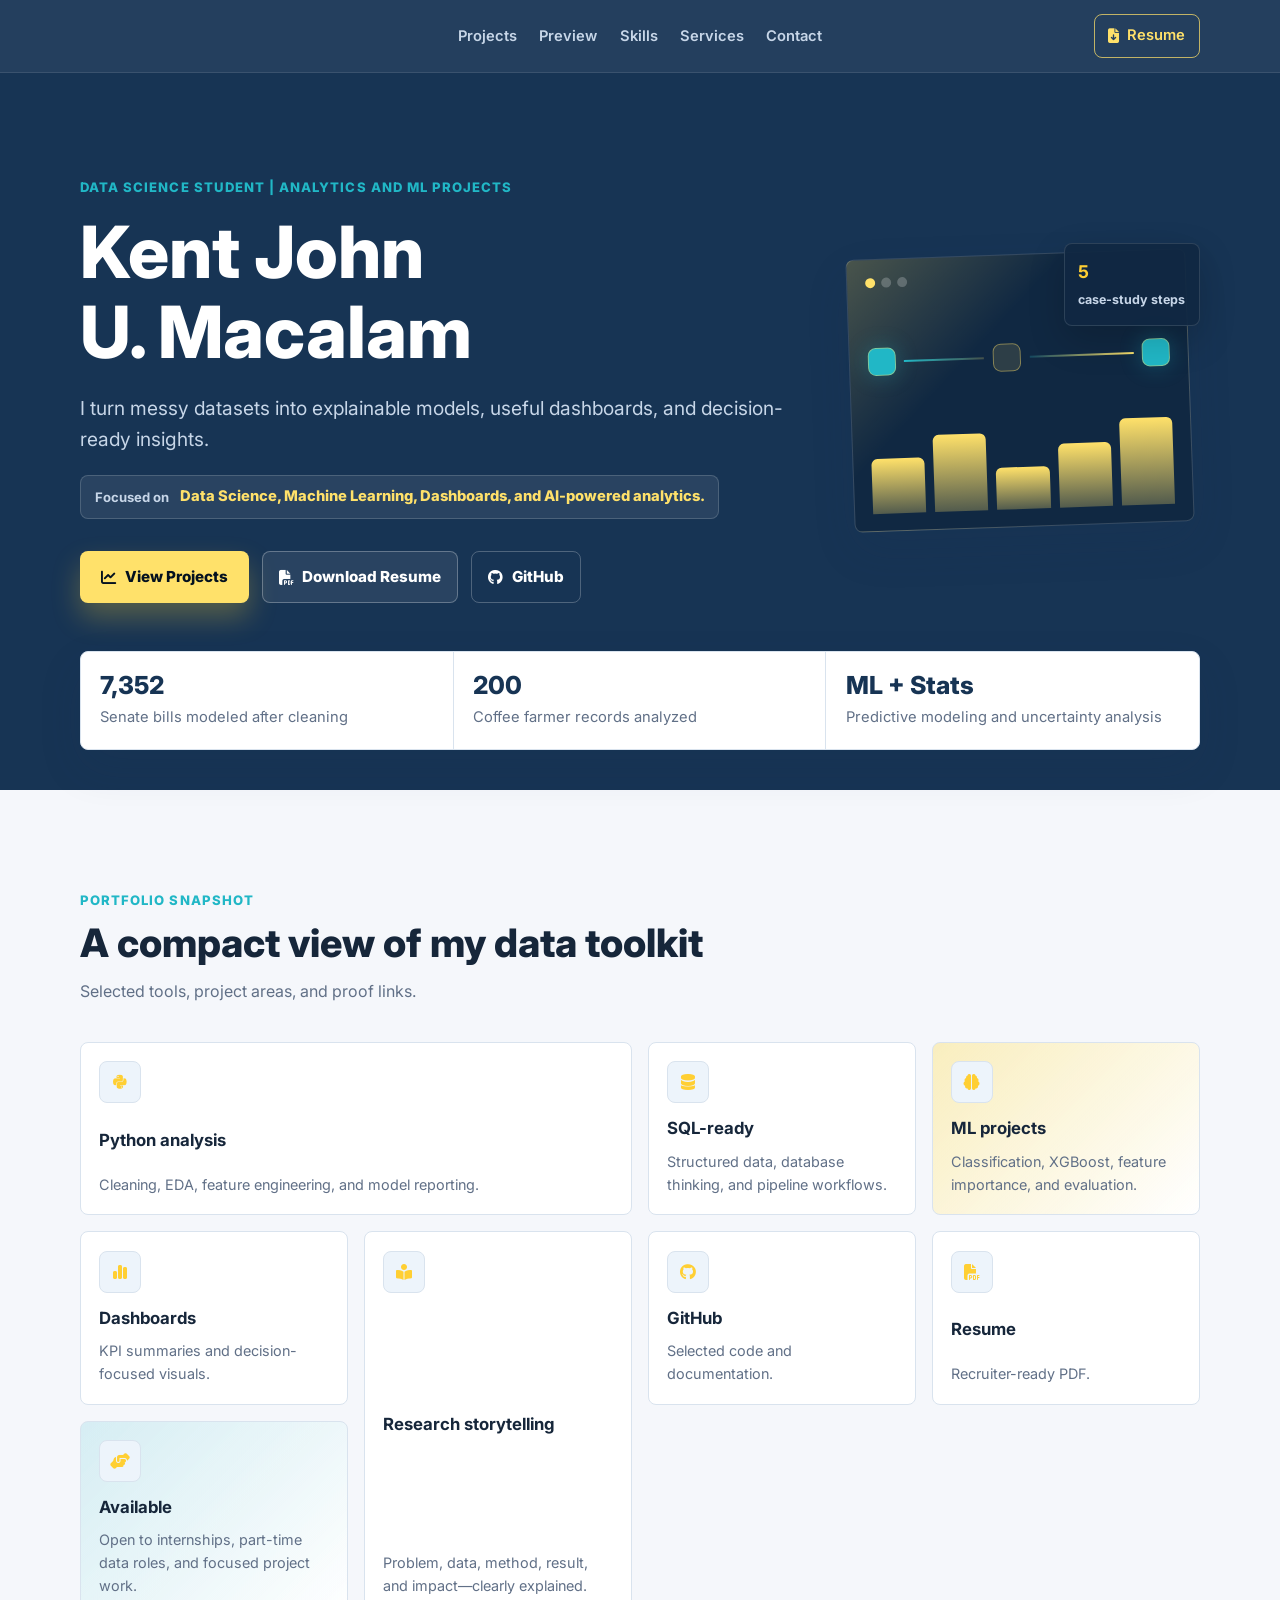
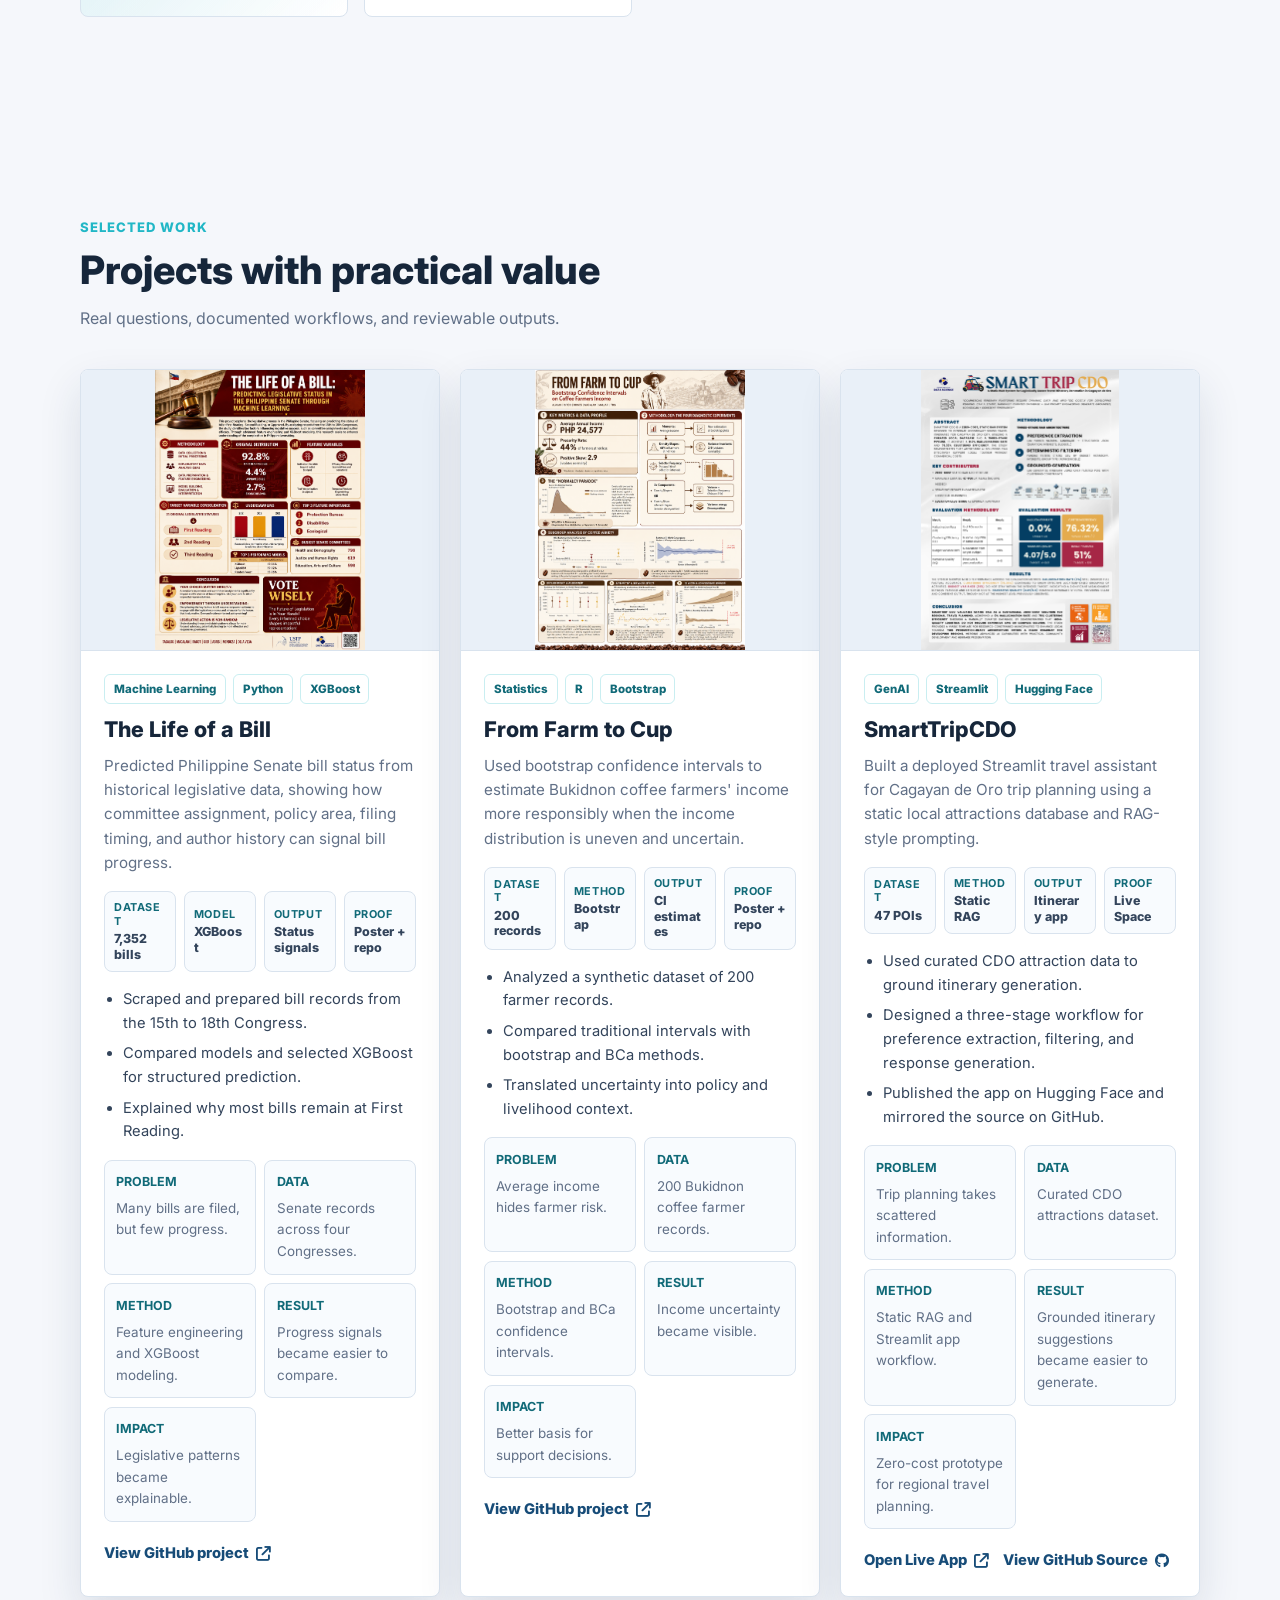
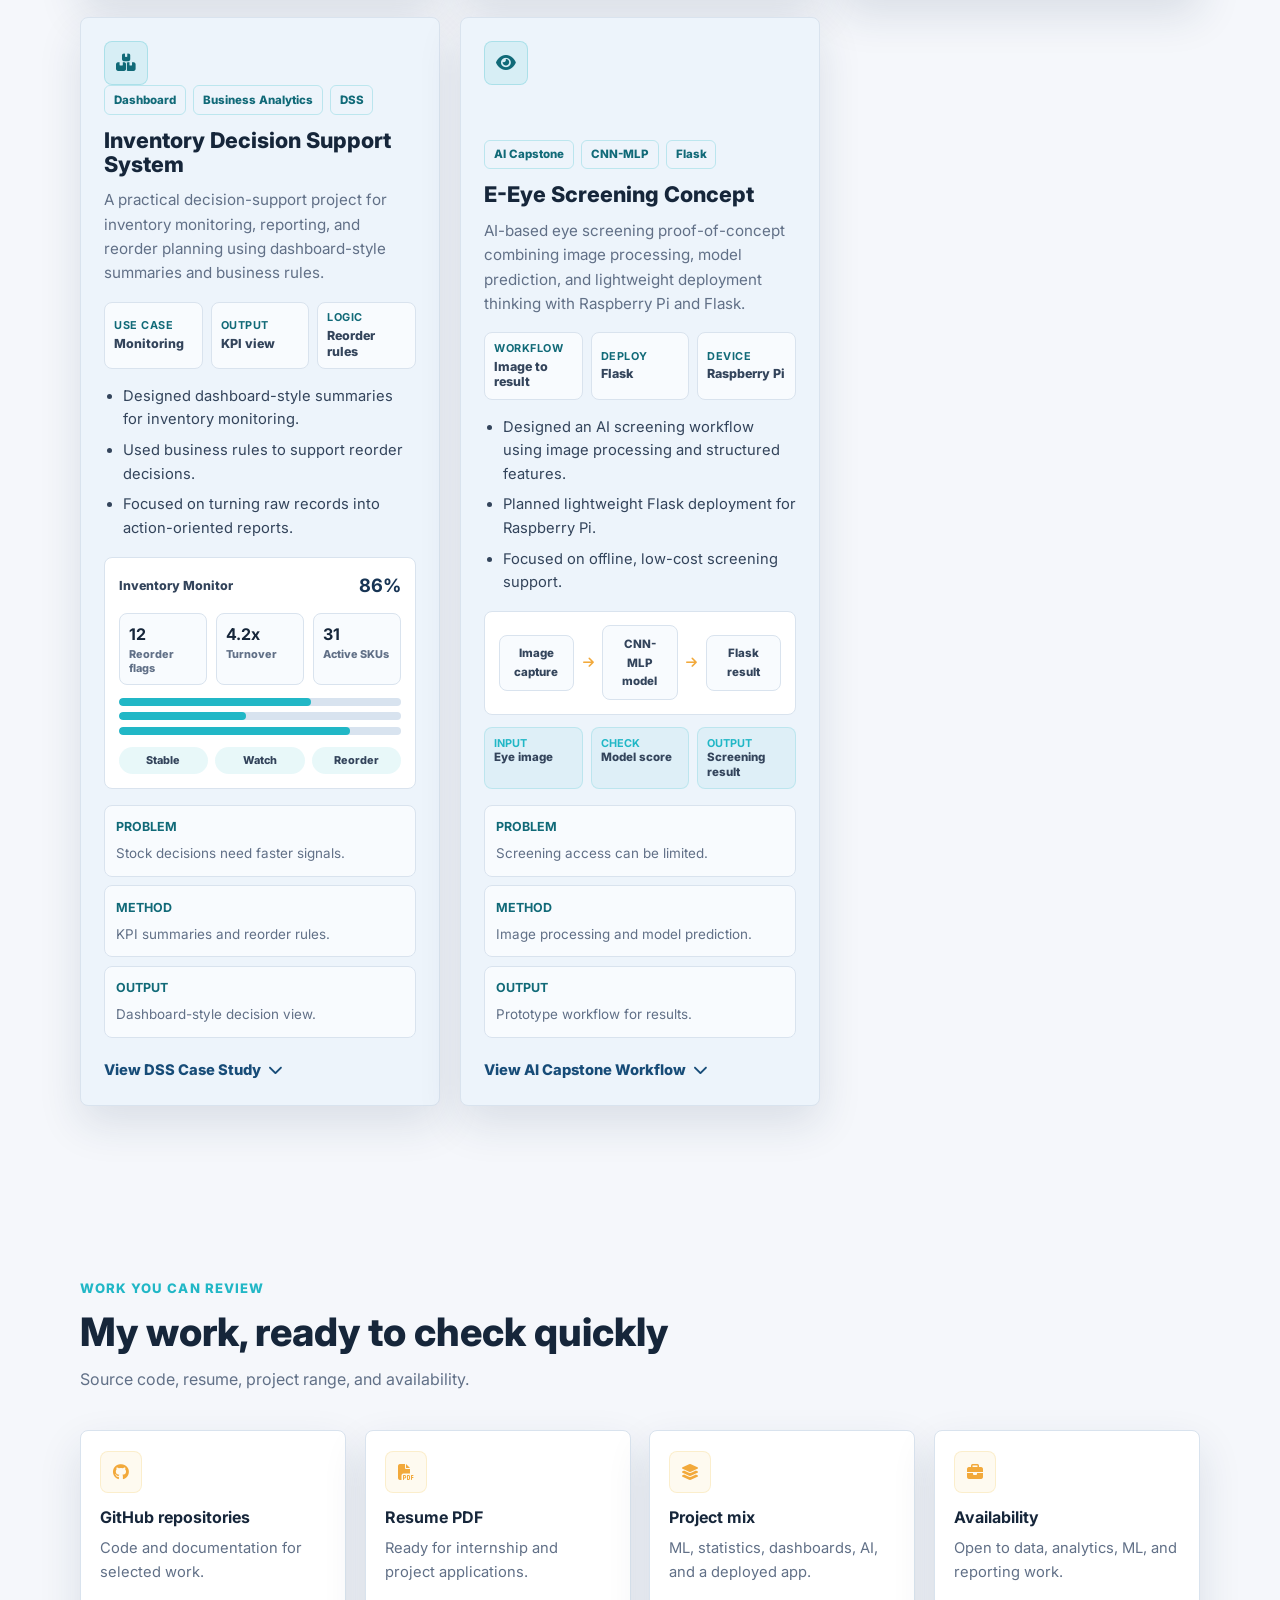
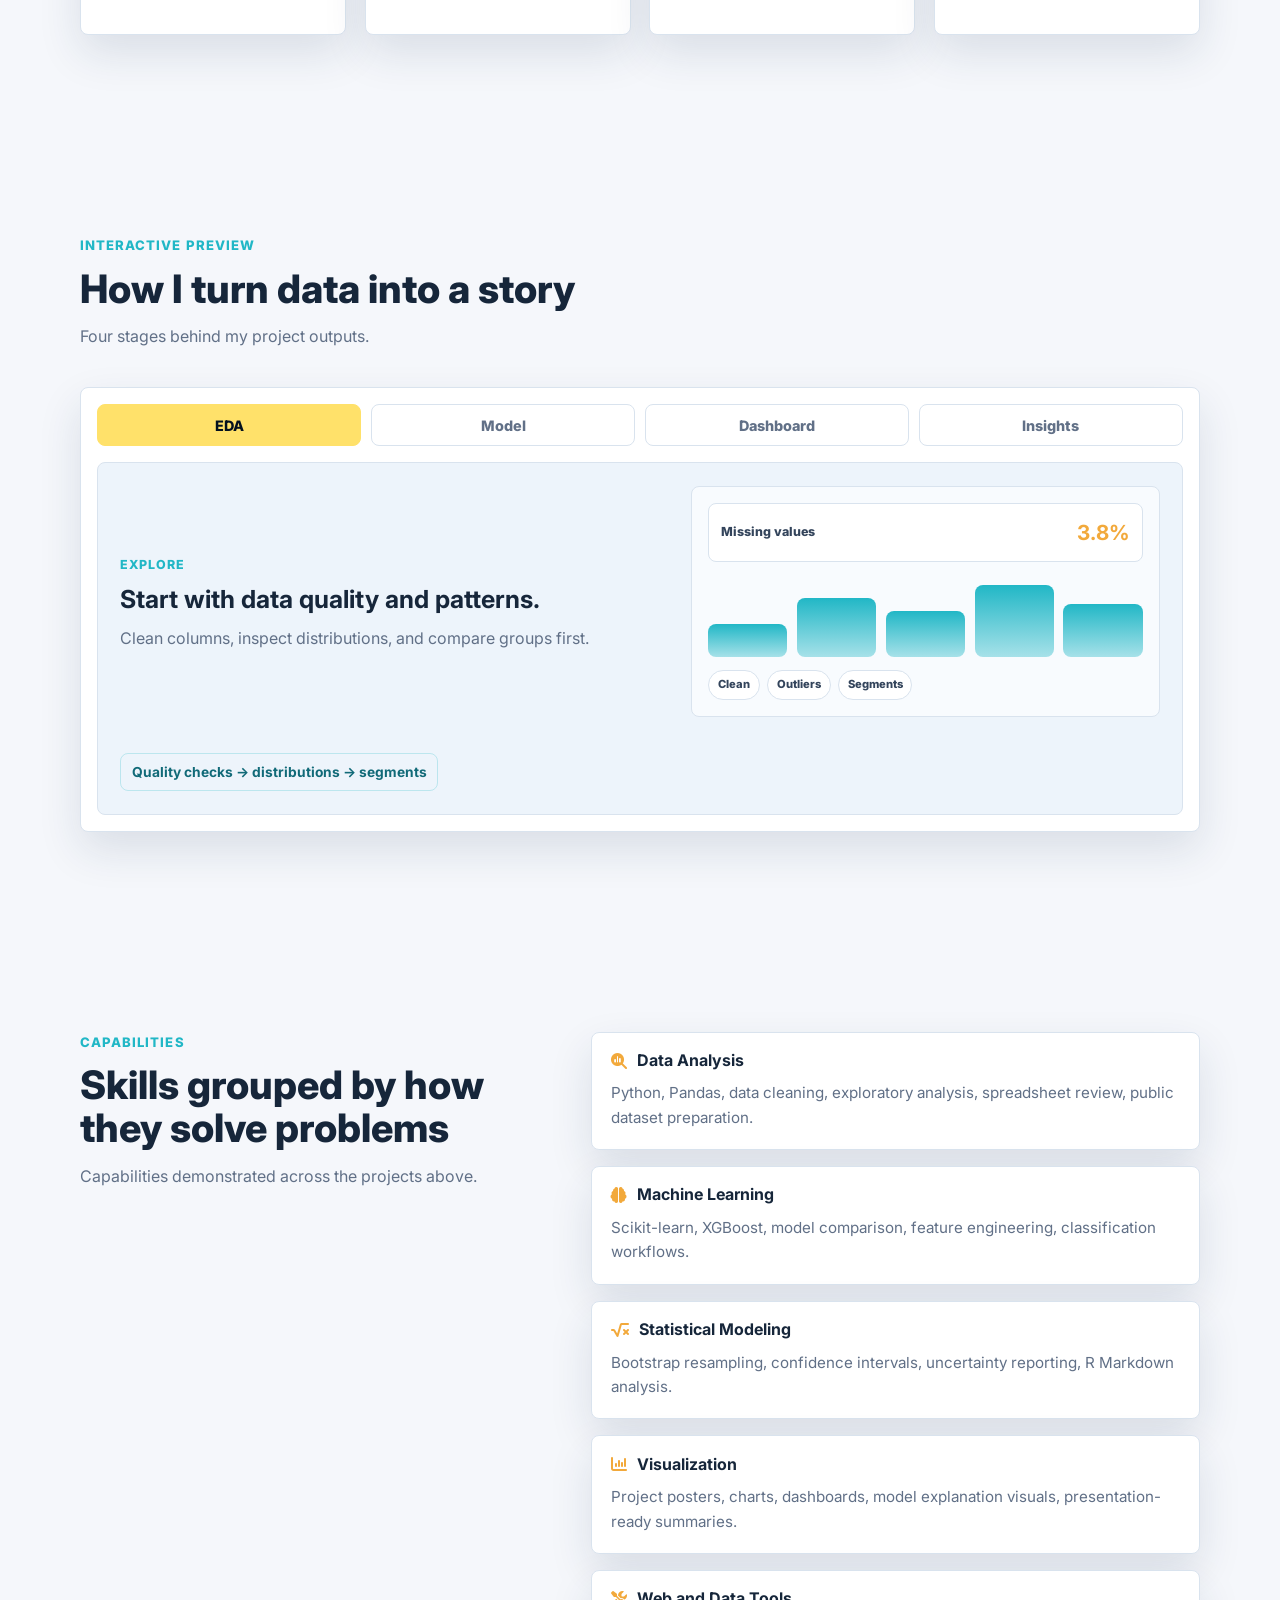
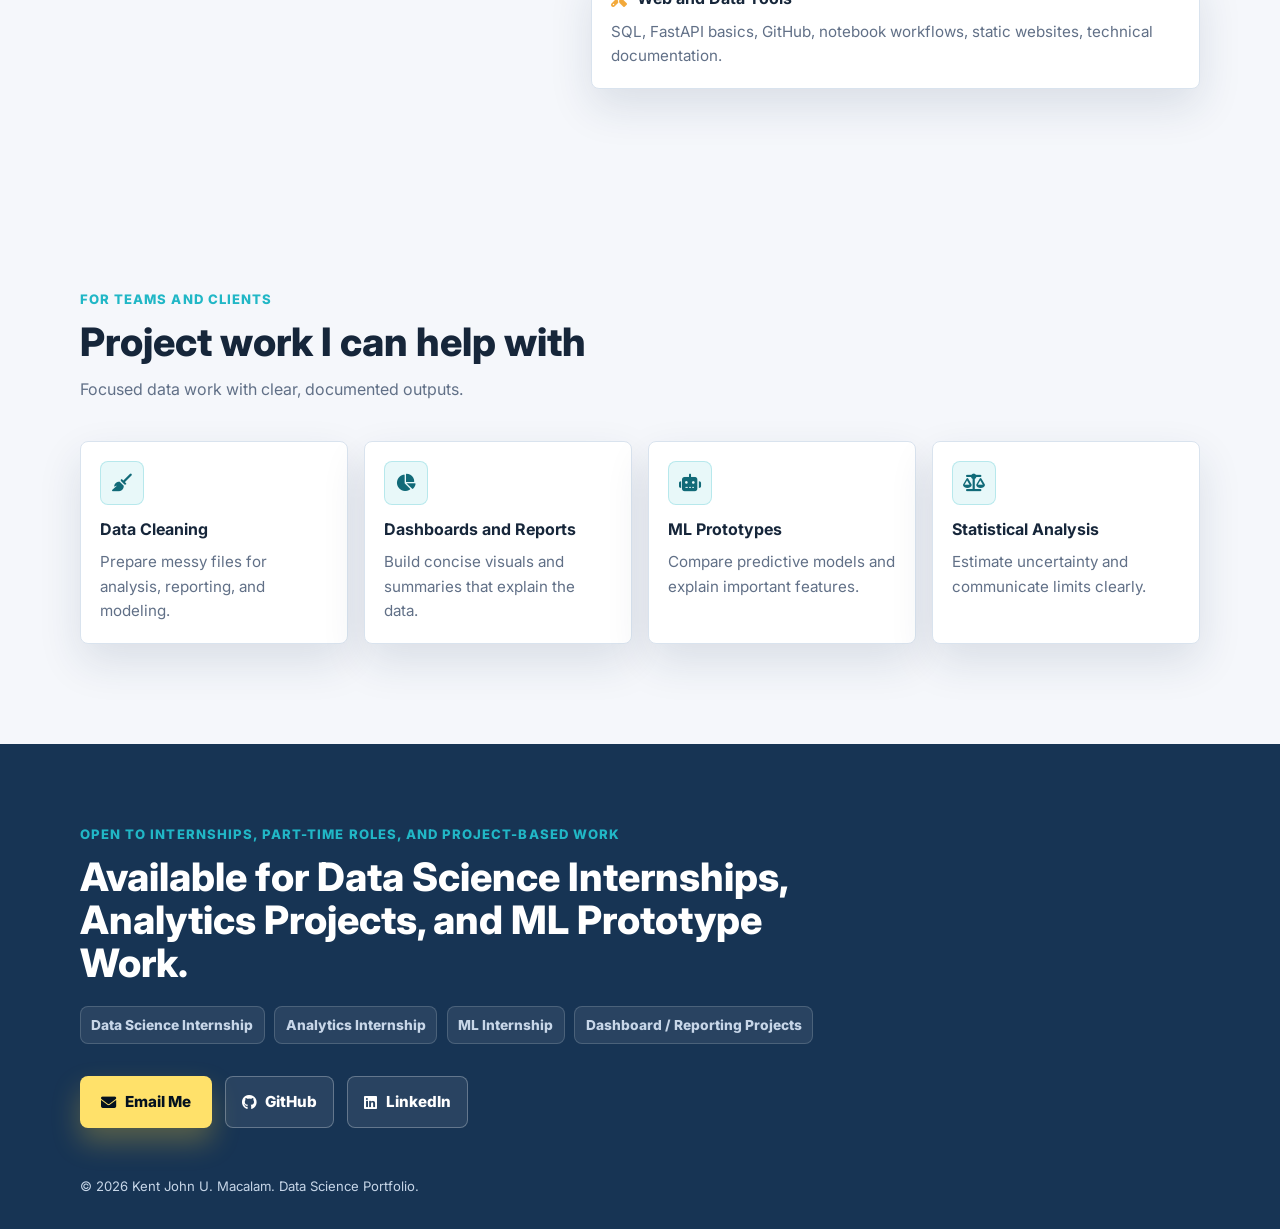
==== commit 9fd379c2: "docs: use documented model evidence" ====
--- a/index.html
+++ b/index.html
@@ -510,9 +510,9 @@
                         </div>
                         <div class="preview-chart model-visual" aria-hidden="true">
                             <div class="score-row">
-                                <span><small>Baseline</small><strong>0.71</strong></span>
-                                <span class="winner"><small>XGBoost</small><strong>0.84</strong></span>
-                                <span><small>Tree</small><strong>0.78</strong></span>
+                                <span><small>Selected model</small><strong>XGBoost</strong></span>
+                                <span class="winner"><small>Holdout macro F1</small><strong>0.51</strong></span>
+                                <span><small>Evaluation set</small><strong>Holdout</strong></span>
                             </div>
                             <div class="feature-bars">
                                 <span style="--width: 86%"><em>committee</em></span>
@@ -637,7 +637,7 @@
     <footer id="contact" class="site-footer">
         <div class="footer-content">
             <p class="eyebrow">Open to internships, part-time roles, and project-based work</p>
-            <h2>Have a dataset, dashboard idea, or internship opportunity? Let's turn it into a clear data project.</h2>
+            <h2>Available for Data Science Internships, Analytics Projects, and ML Prototype Work.</h2>
             <div class="availability-list" aria-label="Availability">
                 <span>Data Science Internship</span>
                 <span>Analytics Internship</span>
